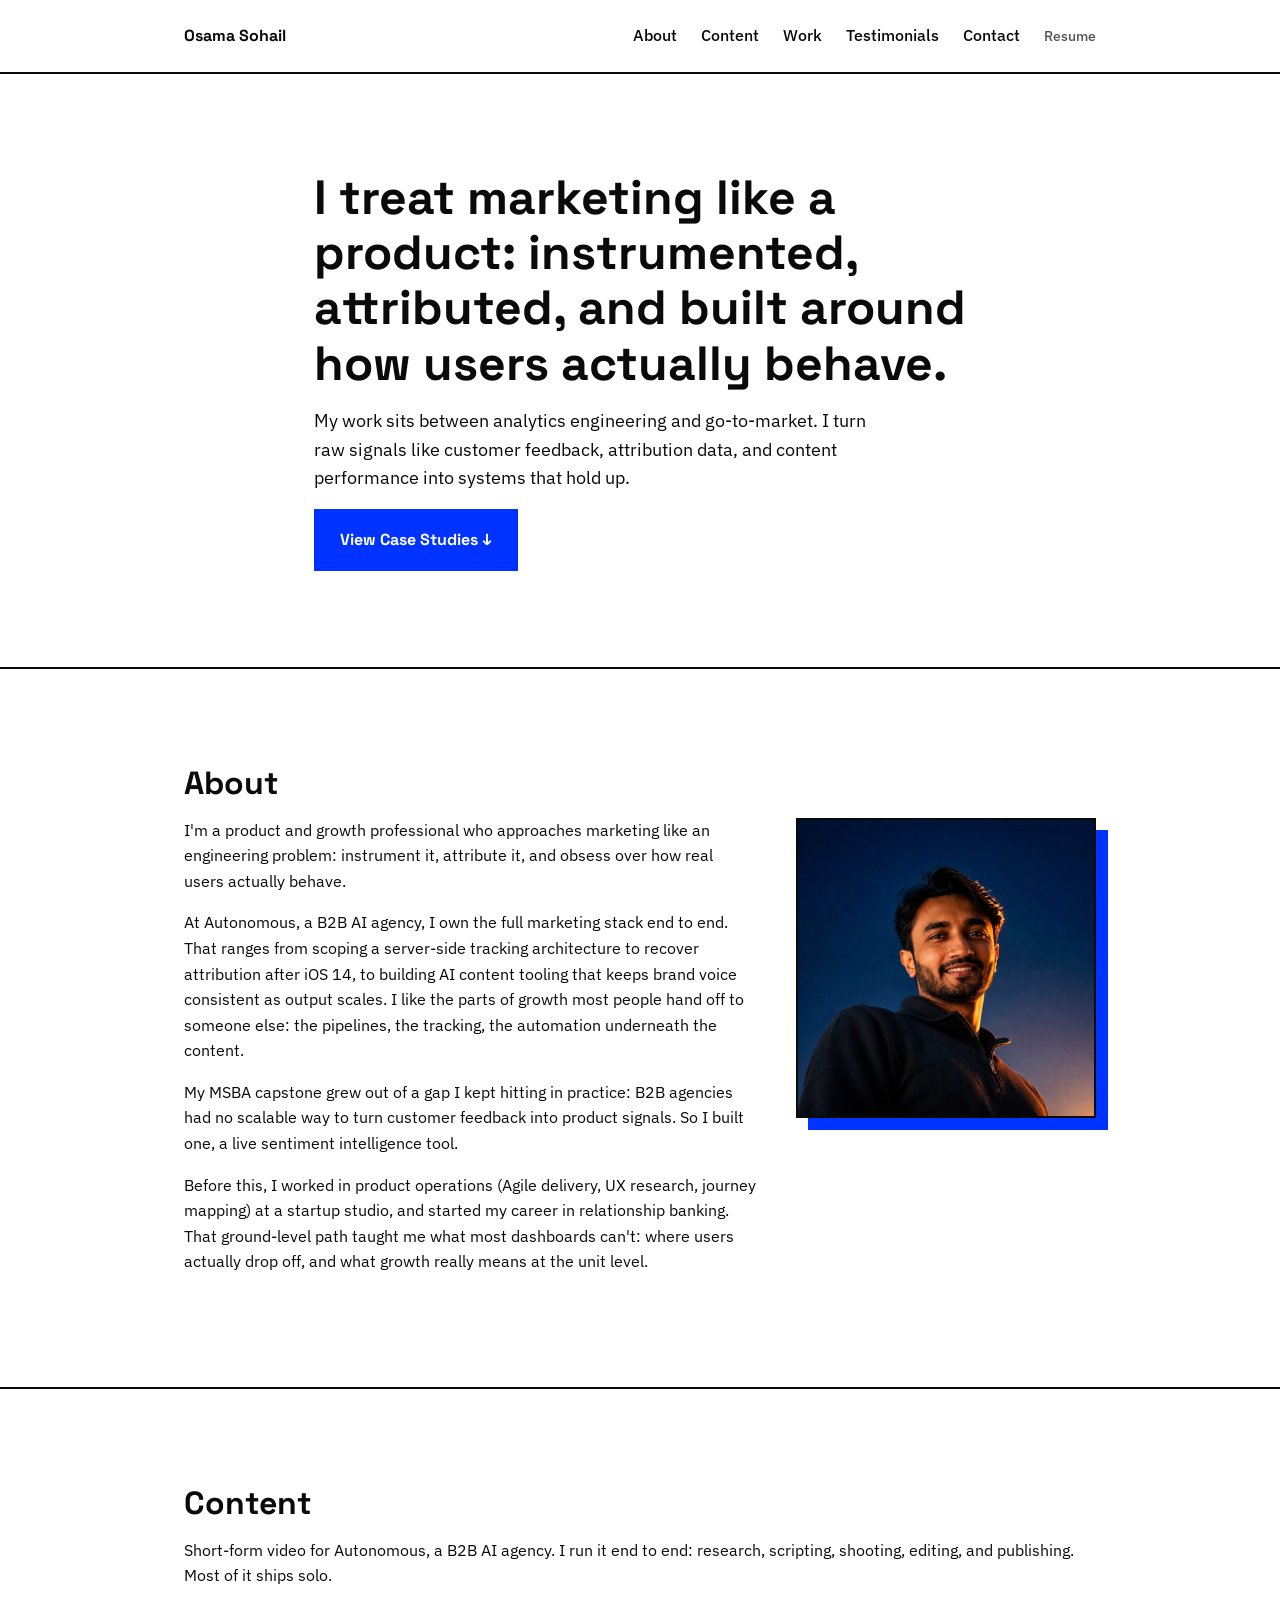
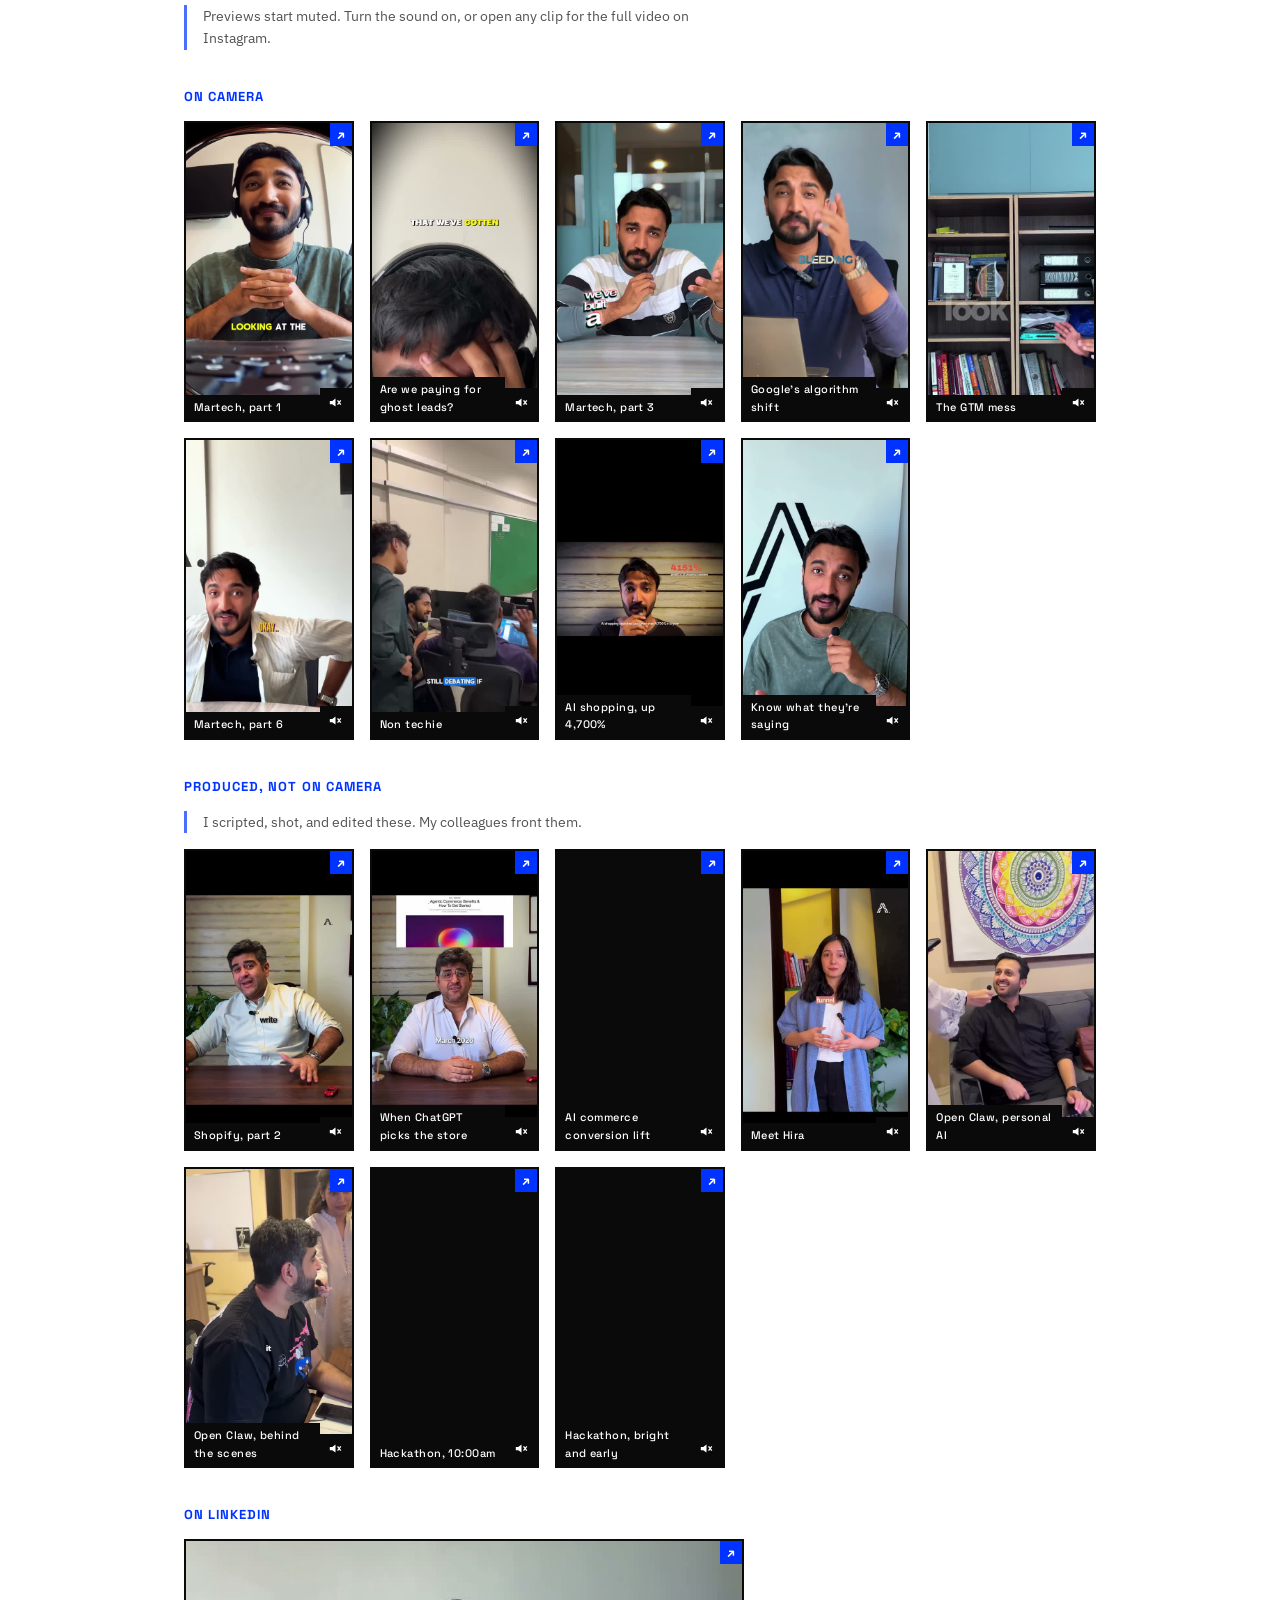
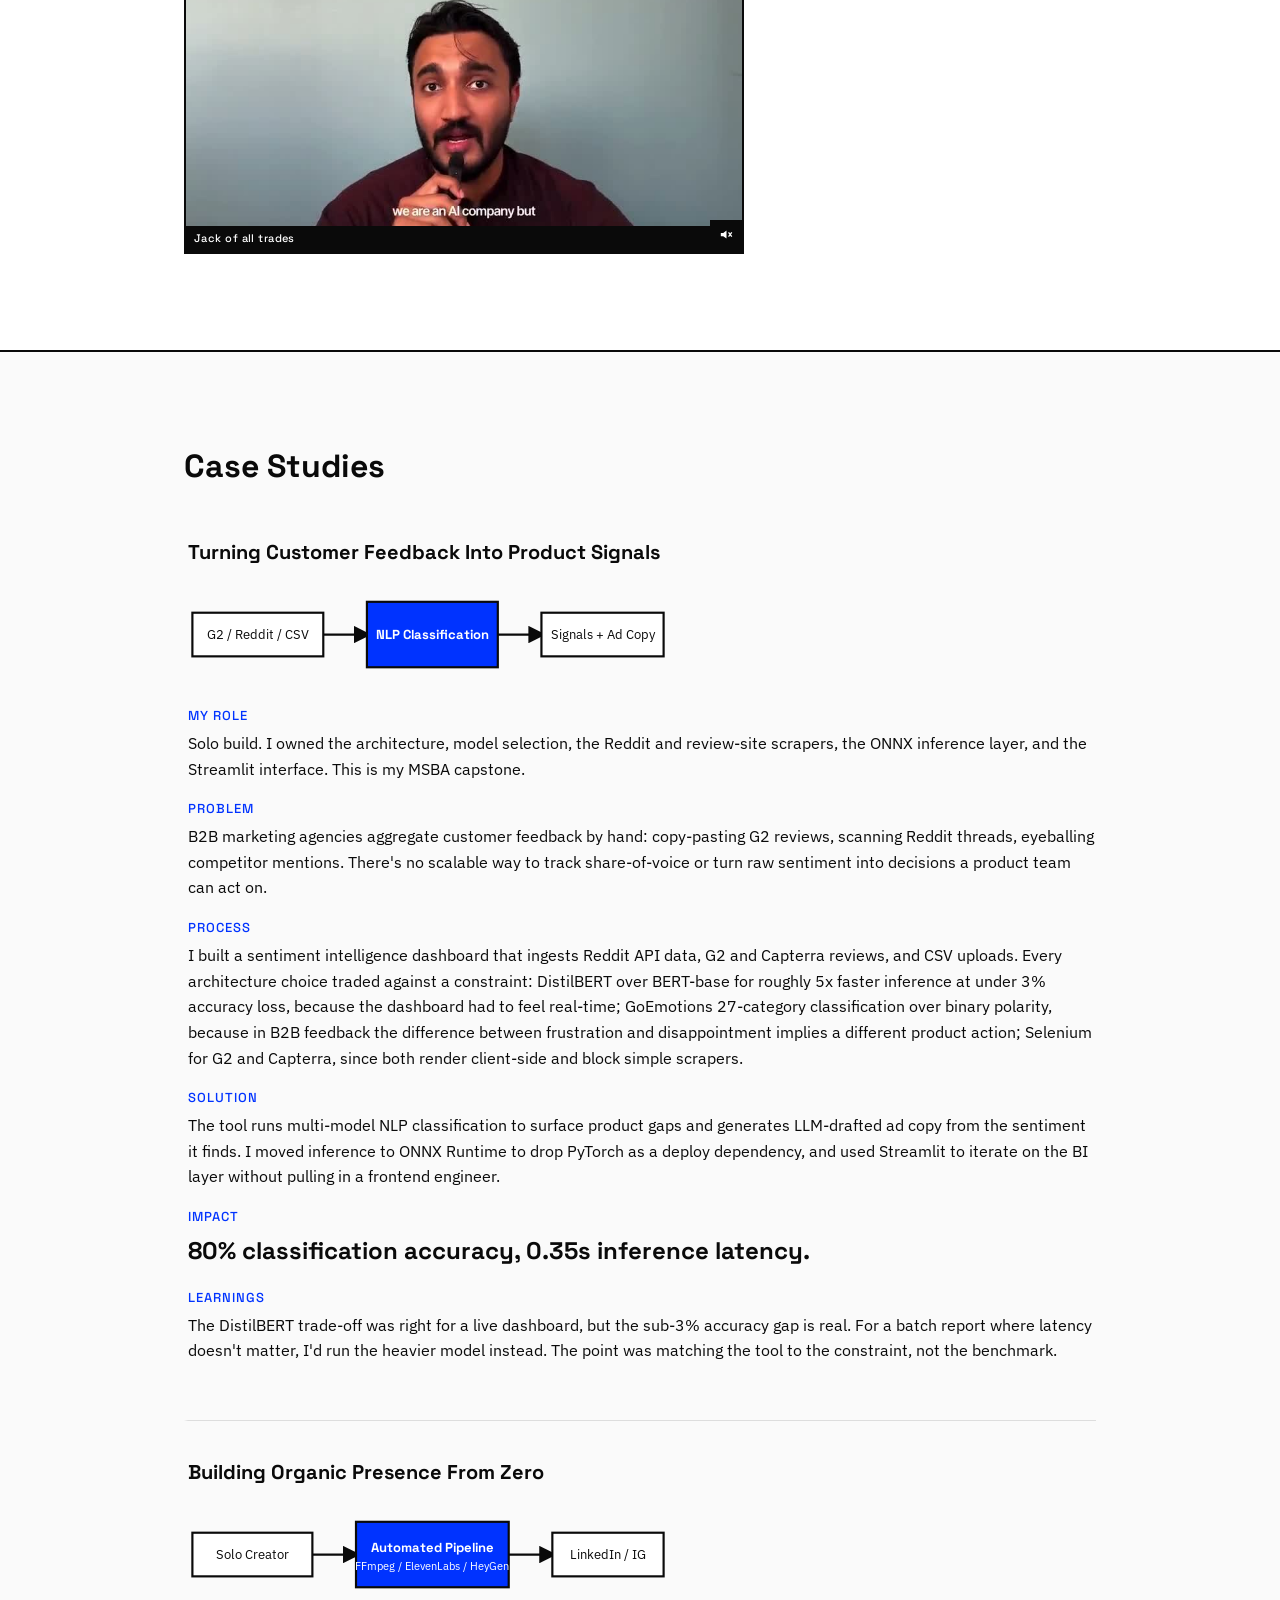
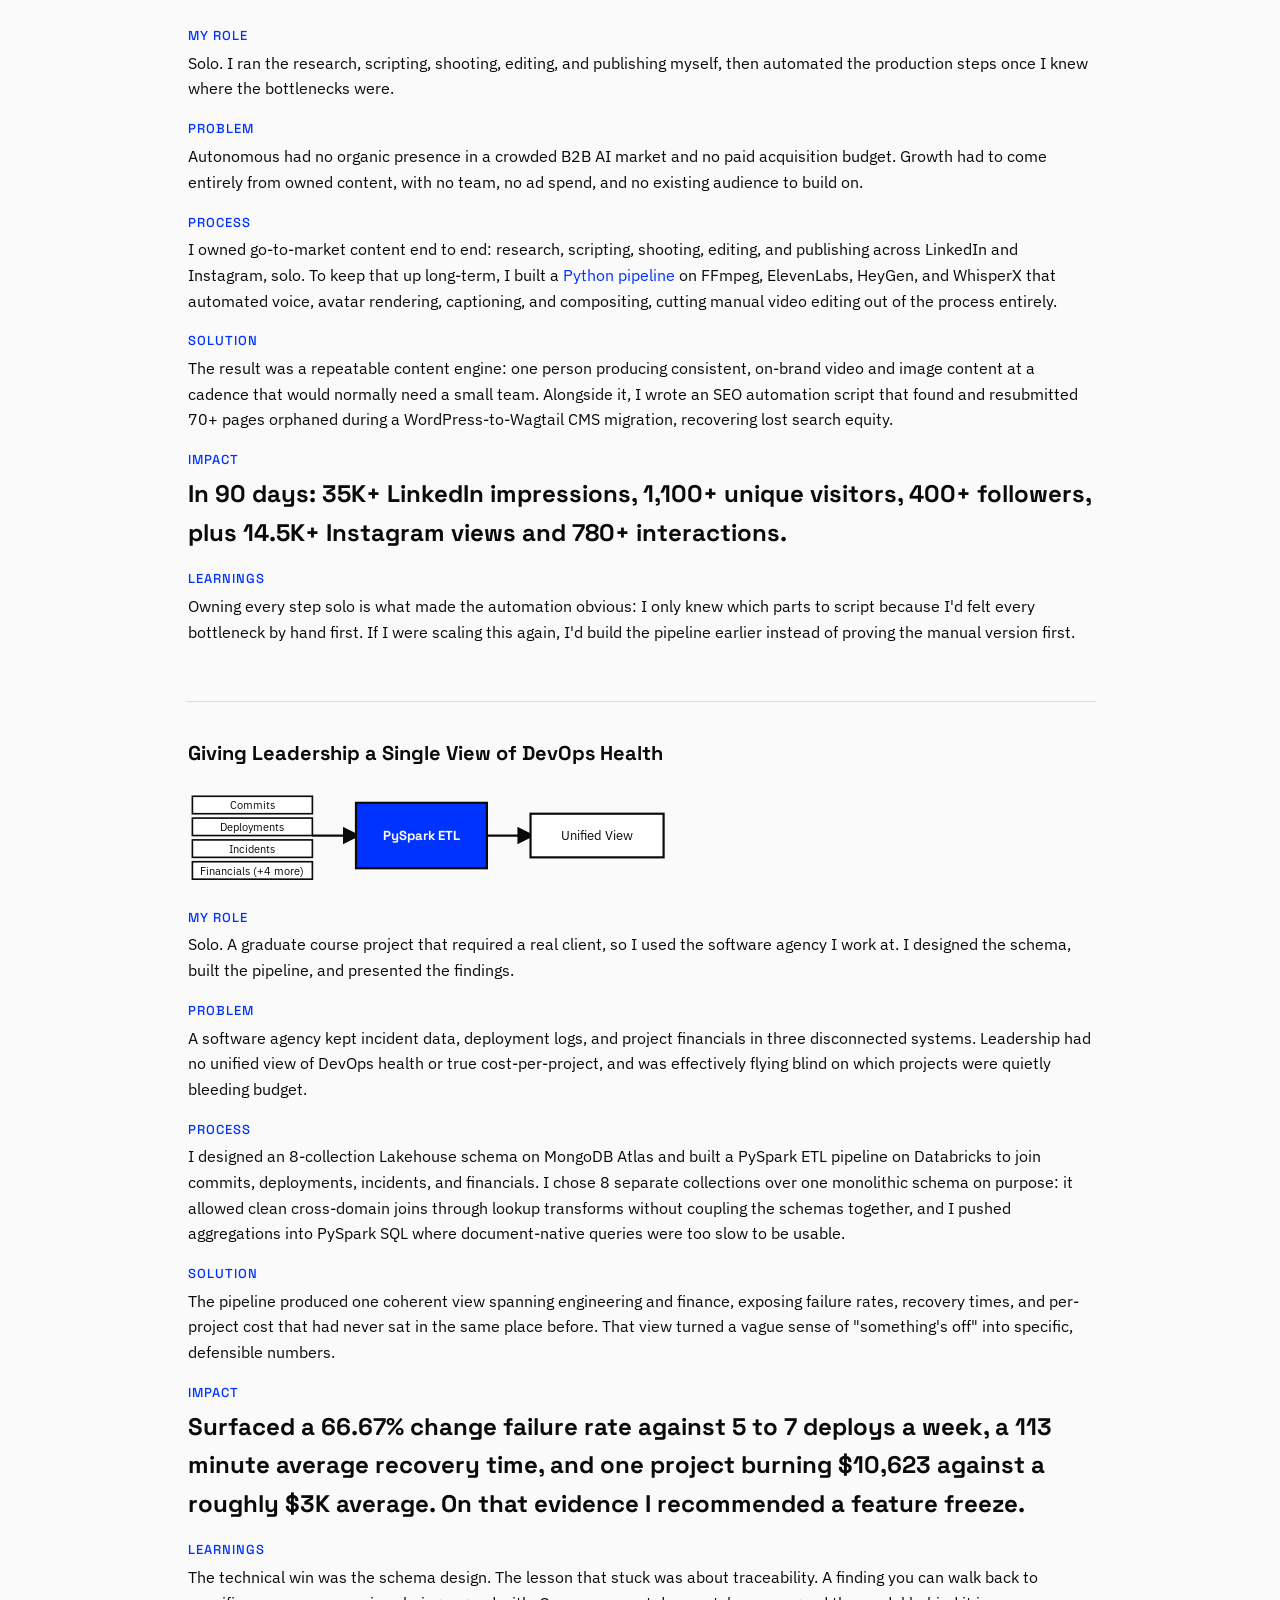
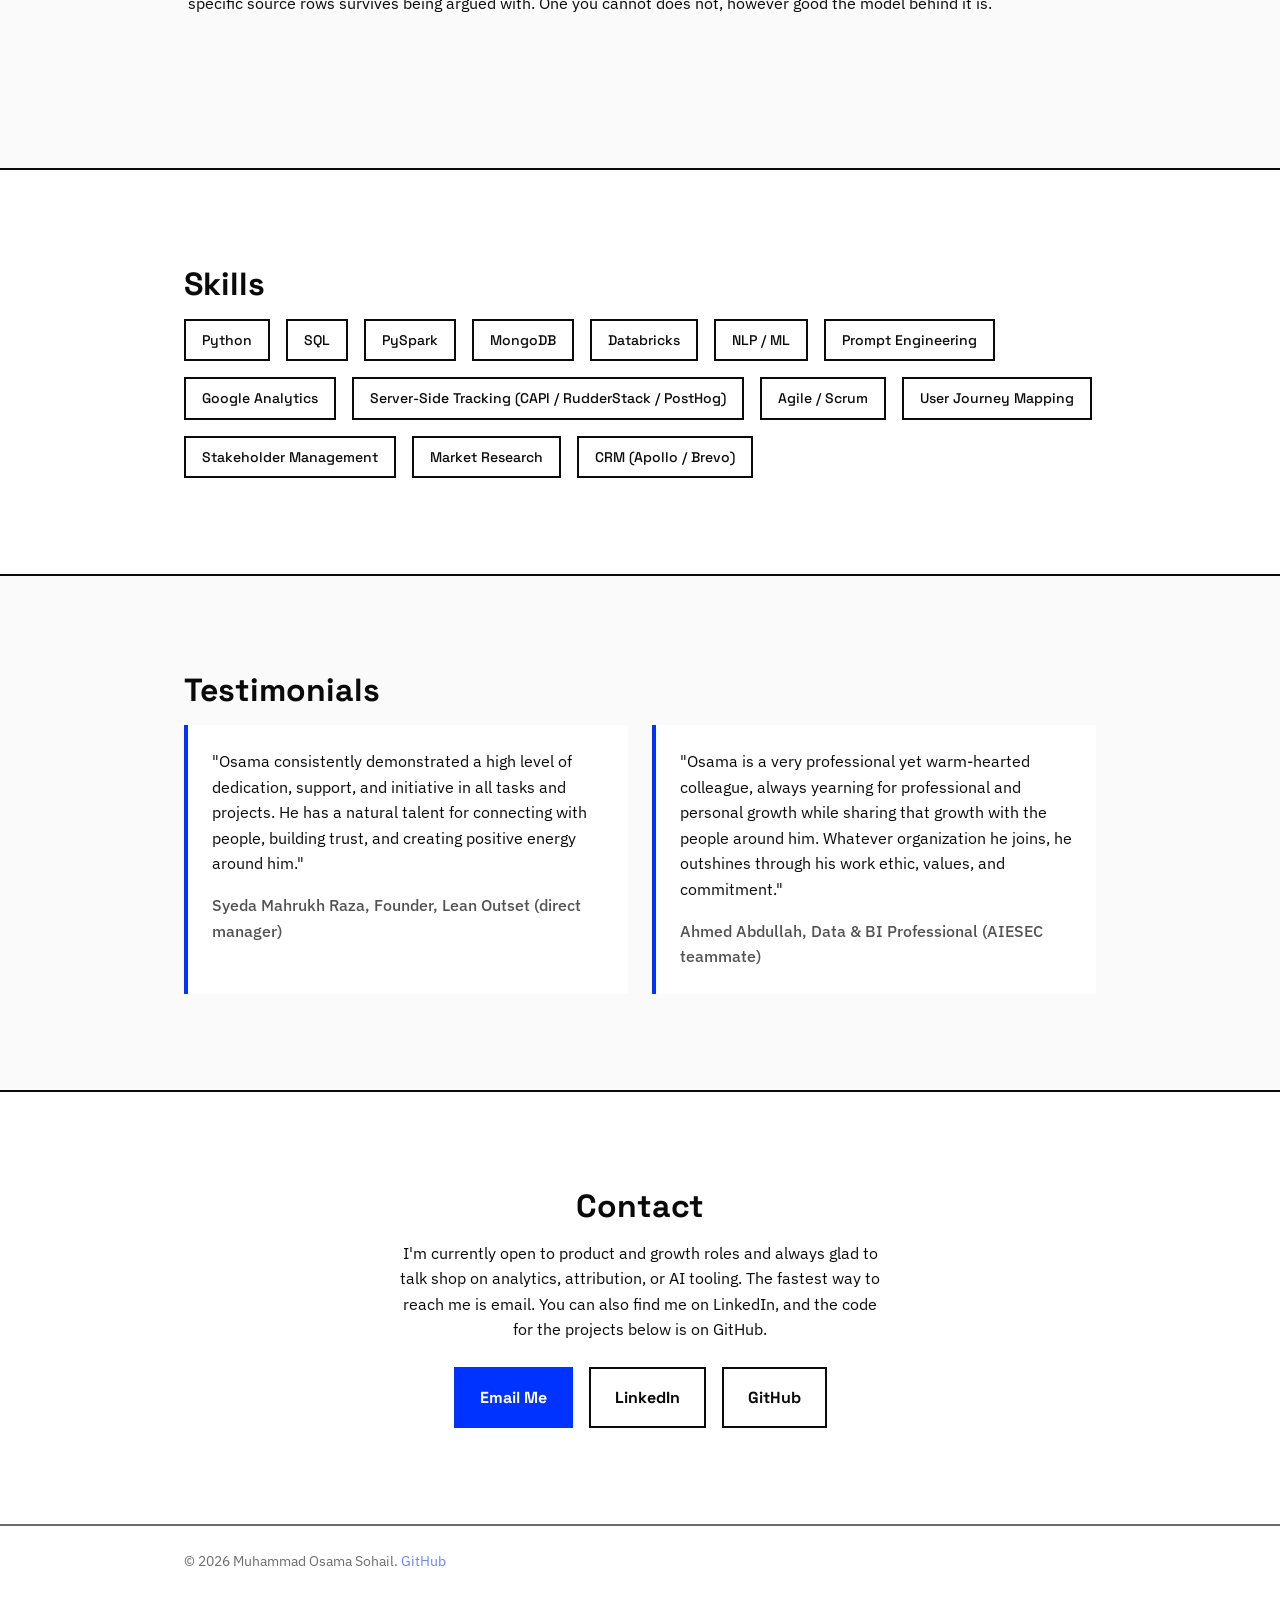
==== public/index.html @ 6bce0e11 "Self-host the LinkedIn clip, title clips from their own captions LinkedIn embed: replaced with a sel" ====
<!DOCTYPE html>
<html lang="en">
<head>
  <meta charset="UTF-8">
  <meta name="viewport" content="width=device-width, initial-scale=1.0">
  <title>Muhammad Osama Sohail | Product &amp; Growth</title>
  <meta name="description" content="Product and growth portfolio: case studies, skills, and background.">

  <meta property="og:title" content="Muhammad Osama Sohail | Product &amp; Growth">
  <meta property="og:description" content="Product and growth portfolio: case studies, skills, and background.">
  <meta property="og:type" content="website">
  <meta property="og:url" content="https://muhammadosamasohail.github.io/">
  <meta name="twitter:card" content="summary_large_image">
  <meta name="twitter:title" content="Muhammad Osama Sohail | Product &amp; Growth">
  <meta name="twitter:description" content="Product and growth portfolio: case studies, skills, and background.">
  <meta property="og:image" content="https://muhammadosamasohail.github.io/assets/og-card.png">
  <meta property="og:image:width" content="1200">
  <meta property="og:image:height" content="630">
  <meta property="og:image:alt" content="Portrait of Muhammad Osama Sohail beside his name and the label Product and Growth.">
  <meta name="twitter:image" content="https://muhammadosamasohail.github.io/assets/og-card.png">
  <link rel="canonical" href="https://muhammadosamasohail.github.io/">

  <link rel="icon" type="image/svg+xml" href="data:image/svg+xml,%3Csvg xmlns='http://www.w3.org/2000/svg' viewBox='0 0 100 100'%3E%3Crect width='100' height='100' fill='%230033ff'/%3E%3C/svg%3E">

  <link rel="preconnect" href="https://fonts.googleapis.com">
  <link rel="preconnect" href="https://fonts.gstatic.com" crossorigin>
  <link href="https://fonts.googleapis.com/css2?family=Space+Grotesk:wght@500;700&family=IBM+Plex+Sans:wght@400;500&display=swap" rel="stylesheet">
  <link rel="stylesheet" href="css/style.css">
  <script type="application/ld+json">
  {
    "@context": "https://schema.org",
    "@type": "Person",
    "name": "Muhammad Osama Sohail",
    "url": "https://muhammadosamasohail.github.io/",
    "jobTitle": "Product and Growth",
    "email": "mailto:muhammadosamasohail99@gmail.com",
    "sameAs": [
      "https://linkedin.com/in/muhammadosamasohail",
      "https://github.com/muhammadosamasohail"
    ]
  }
  </script>
</head>
<body>
  <svg class="icon-sprite" aria-hidden="true" focusable="false" width="0" height="0">
    <symbol id="i-mute" viewBox="0 0 16 16">
      <path d="M1 6h3l4-3v10L4 10H1z" fill="currentColor"/>
      <path d="M10.5 5.5l4 5M14.5 5.5l-4 5" stroke="currentColor" stroke-width="1.6" fill="none"/>
    </symbol>
    <symbol id="i-sound" viewBox="0 0 16 16">
      <path d="M1 6h3l4-3v10L4 10H1z" fill="currentColor"/>
      <path d="M10.5 5.5a3.5 3.5 0 010 5" stroke="currentColor" stroke-width="1.6" fill="none"/>
    </symbol>
  </svg>
  <a class="skip-link" href="#main">Skip to content</a>
  <nav id="site-nav">
    <div class="container nav-inner">
      <span class="nav-name">Osama Sohail</span>
      <button id="nav-toggle" aria-label="Toggle navigation" aria-expanded="false">☰</button>
      <div class="nav-links">
        <a href="#about">About</a>
        <a href="#content">Content</a>
        <a href="#case-studies">Work</a>
        <a href="#testimonials">Testimonials</a>
        <a href="#contact">Contact</a>
        <a href="assets/resume.pdf" class="nav-resume" target="_blank" rel="noopener">Resume</a>
      </div>
    </div>
  </nav>
  <main id="main">
  <section id="hero">
    <div class="container hero-inner">
      <h1>I treat marketing like a product: instrumented, attributed, and built around how users actually behave.</h1>
      <p class="hero-subline">My work sits between analytics engineering and go-to-market. I turn raw signals like customer feedback, attribution data, and content performance into systems that hold up.</p>
      <a class="btn" href="#case-studies">View Case Studies ↓</a>
    </div>
  </section>
  <section id="about">
    <div class="container reveal">
      <h2>About</h2>
      <div class="about-grid">
      <div class="about-copy">
      <p>I'm a product and growth professional who approaches marketing like an engineering problem: instrument it, attribute it, and obsess over how real users actually behave.</p>
      <p>At Autonomous, a B2B AI agency, I own the full marketing stack end to end. That ranges from scoping a server-side tracking architecture to recover attribution after iOS 14, to building AI content tooling that keeps brand voice consistent as output scales. I like the parts of growth most people hand off to someone else: the pipelines, the tracking, the automation underneath the content.</p>
      <p>My MSBA capstone grew out of a gap I kept hitting in practice: B2B agencies had no scalable way to turn customer feedback into product signals. So I built one, a live sentiment intelligence tool.</p>
      <p>Before this, I worked in product operations (Agile delivery, UX research, journey mapping) at a startup studio, and started my career in relationship banking. That ground-level path taught me what most dashboards can't: where users actually drop off, and what growth really means at the unit level.</p>
      </div>
      <figure class="headshot-frame">
        <img src="assets/headshot.jpg"
             srcset="assets/headshot.jpg 440w, assets/headshot@2x.jpg 880w"
             sizes="(max-width: 720px) 60vw, 300px"
             width="440" height="440"
             alt="Muhammad Osama Sohail"
             loading="lazy" decoding="async">
      </figure>
      </div>
    </div>
  </section>
  <section id="content">
    <div class="container">
      <h2>Content</h2>
      <p>Short-form video for Autonomous, a B2B AI agency. I run it end to end: research, scripting, shooting, editing, and publishing. Most of it ships solo.</p>
      <p class="clip-note">Previews start muted. Turn the sound on, or open any clip for the full video on Instagram.</p>

      <h3 class="clip-group">On camera</h3>
      <div class="clip-grid">
        <figure class="clip">
          <img class="clip-poster" src="assets/clips/martech-1.jpg" width="480" height="854"
               loading="lazy" decoding="async" alt="Martech, part 1, still frame">
          <video class="clip-video" data-src="assets/clips/martech-1.mp4"
                 muted loop playsinline preload="none" aria-hidden="true"></video>
          <a class="clip-open" href="https://www.instagram.com/p/DT0FkrVjC7m/" target="_blank" rel="noopener">
            <span class="clip-cta" aria-hidden="true">Watch on Instagram</span>
            <span class="clip-arrow" aria-hidden="true">&#8599;</span>
            <span class="visually-hidden">Watch Martech, part 1 on Instagram</span>
          </a>
          <button class="clip-sound" type="button" aria-pressed="false"
                  aria-label="Turn on sound for Martech, part 1"
                  data-on="Turn off sound for Martech, part 1" data-off="Turn on sound for Martech, part 1">
            <span class="icon-mute"><svg width="13" height="13" aria-hidden="true" focusable="false"><use href="#i-mute"/></svg></span><span class="icon-sound"><svg width="13" height="13" aria-hidden="true" focusable="false"><use href="#i-sound"/></svg></span>
          </button>
          <figcaption class="clip-label">Martech, part 1</figcaption>
        </figure>
        <figure class="clip">
          <img class="clip-poster" src="assets/clips/martech-2.jpg" width="480" height="854"
               loading="lazy" decoding="async" alt="Are we paying for ghost leads?, still frame">
          <video class="clip-video" data-src="assets/clips/martech-2.mp4"
                 muted loop playsinline preload="none" aria-hidden="true"></video>
          <a class="clip-open" href="https://www.instagram.com/p/DUGHGVPDCN4/" target="_blank" rel="noopener">
            <span class="clip-cta" aria-hidden="true">Watch on Instagram</span>
            <span class="clip-arrow" aria-hidden="true">&#8599;</span>
            <span class="visually-hidden">Watch Are we paying for ghost leads? on Instagram</span>
          </a>
          <button class="clip-sound" type="button" aria-pressed="false"
                  aria-label="Turn on sound for Are we paying for ghost leads?"
                  data-on="Turn off sound for Are we paying for ghost leads?" data-off="Turn on sound for Are we paying for ghost leads?">
            <span class="icon-mute"><svg width="13" height="13" aria-hidden="true" focusable="false"><use href="#i-mute"/></svg></span><span class="icon-sound"><svg width="13" height="13" aria-hidden="true" focusable="false"><use href="#i-sound"/></svg></span>
          </button>
          <figcaption class="clip-label">Are we paying for ghost leads?</figcaption>
        </figure>
        <figure class="clip">
          <img class="clip-poster" src="assets/clips/martech-3.jpg" width="480" height="854"
               loading="lazy" decoding="async" alt="Martech, part 3, still frame">
          <video class="clip-video" data-src="assets/clips/martech-3.mp4"
                 muted loop playsinline preload="none" aria-hidden="true"></video>
          <a class="clip-open" href="https://www.instagram.com/p/DUYIt1MDPT2/" target="_blank" rel="noopener">
            <span class="clip-cta" aria-hidden="true">Watch on Instagram</span>
            <span class="clip-arrow" aria-hidden="true">&#8599;</span>
            <span class="visually-hidden">Watch Martech, part 3 on Instagram</span>
          </a>
          <button class="clip-sound" type="button" aria-pressed="false"
                  aria-label="Turn on sound for Martech, part 3"
                  data-on="Turn off sound for Martech, part 3" data-off="Turn on sound for Martech, part 3">
            <span class="icon-mute"><svg width="13" height="13" aria-hidden="true" focusable="false"><use href="#i-mute"/></svg></span><span class="icon-sound"><svg width="13" height="13" aria-hidden="true" focusable="false"><use href="#i-sound"/></svg></span>
          </button>
          <figcaption class="clip-label">Martech, part 3</figcaption>
        </figure>
        <figure class="clip">
          <img class="clip-poster" src="assets/clips/martech-4.jpg" width="480" height="854"
               loading="lazy" decoding="async" alt="Google's algorithm shift, still frame">
          <video class="clip-video" data-src="assets/clips/martech-4.mp4"
                 muted loop playsinline preload="none" aria-hidden="true"></video>
          <a class="clip-open" href="https://www.instagram.com/p/DU0c1T-jGnj/" target="_blank" rel="noopener">
            <span class="clip-cta" aria-hidden="true">Watch on Instagram</span>
            <span class="clip-arrow" aria-hidden="true">&#8599;</span>
            <span class="visually-hidden">Watch Google's algorithm shift on Instagram</span>
          </a>
          <button class="clip-sound" type="button" aria-pressed="false"
                  aria-label="Turn on sound for Google's algorithm shift"
                  data-on="Turn off sound for Google's algorithm shift" data-off="Turn on sound for Google's algorithm shift">
            <span class="icon-mute"><svg width="13" height="13" aria-hidden="true" focusable="false"><use href="#i-mute"/></svg></span><span class="icon-sound"><svg width="13" height="13" aria-hidden="true" focusable="false"><use href="#i-sound"/></svg></span>
          </button>
          <figcaption class="clip-label">Google's algorithm shift</figcaption>
        </figure>
        <figure class="clip">
          <img class="clip-poster" src="assets/clips/martech-5.jpg" width="480" height="854"
               loading="lazy" decoding="async" alt="The GTM mess, still frame">
          <video class="clip-video" data-src="assets/clips/martech-5.mp4"
                 muted loop playsinline preload="none" aria-hidden="true"></video>
          <a class="clip-open" href="https://www.instagram.com/p/DVL-8LxDFN5/" target="_blank" rel="noopener">
            <span class="clip-cta" aria-hidden="true">Watch on Instagram</span>
            <span class="clip-arrow" aria-hidden="true">&#8599;</span>
            <span class="visually-hidden">Watch The GTM mess on Instagram</span>
          </a>
          <button class="clip-sound" type="button" aria-pressed="false"
                  aria-label="Turn on sound for The GTM mess"
                  data-on="Turn off sound for The GTM mess" data-off="Turn on sound for The GTM mess">
            <span class="icon-mute"><svg width="13" height="13" aria-hidden="true" focusable="false"><use href="#i-mute"/></svg></span><span class="icon-sound"><svg width="13" height="13" aria-hidden="true" focusable="false"><use href="#i-sound"/></svg></span>
          </button>
          <figcaption class="clip-label">The GTM mess</figcaption>
        </figure>
        <figure class="clip">
          <img class="clip-poster" src="assets/clips/martech-6.jpg" width="480" height="854"
               loading="lazy" decoding="async" alt="Martech, part 6, still frame">
          <video class="clip-video" data-src="assets/clips/martech-6.mp4"
                 muted loop playsinline preload="none" aria-hidden="true"></video>
          <a class="clip-open" href="https://www.instagram.com/p/DV_cO9NjN9H/" target="_blank" rel="noopener">
            <span class="clip-cta" aria-hidden="true">Watch on Instagram</span>
            <span class="clip-arrow" aria-hidden="true">&#8599;</span>
            <span class="visually-hidden">Watch Martech, part 6 on Instagram</span>
          </a>
          <button class="clip-sound" type="button" aria-pressed="false"
                  aria-label="Turn on sound for Martech, part 6"
                  data-on="Turn off sound for Martech, part 6" data-off="Turn on sound for Martech, part 6">
            <span class="icon-mute"><svg width="13" height="13" aria-hidden="true" focusable="false"><use href="#i-mute"/></svg></span><span class="icon-sound"><svg width="13" height="13" aria-hidden="true" focusable="false"><use href="#i-sound"/></svg></span>
          </button>
          <figcaption class="clip-label">Martech, part 6</figcaption>
        </figure>
        <figure class="clip">
          <img class="clip-poster" src="assets/clips/non-techie.jpg" width="480" height="854"
               loading="lazy" decoding="async" alt="Non techie, still frame">
          <video class="clip-video" data-src="assets/clips/non-techie.mp4"
                 muted loop playsinline preload="none" aria-hidden="true"></video>
          <a class="clip-open" href="https://www.instagram.com/p/DOvpa8-DKtA/" target="_blank" rel="noopener">
            <span class="clip-cta" aria-hidden="true">Watch on Instagram</span>
            <span class="clip-arrow" aria-hidden="true">&#8599;</span>
            <span class="visually-hidden">Watch Non techie on Instagram</span>
          </a>
          <button class="clip-sound" type="button" aria-pressed="false"
                  aria-label="Turn on sound for Non techie"
                  data-on="Turn off sound for Non techie" data-off="Turn on sound for Non techie">
            <span class="icon-mute"><svg width="13" height="13" aria-hidden="true" focusable="false"><use href="#i-mute"/></svg></span><span class="icon-sound"><svg width="13" height="13" aria-hidden="true" focusable="false"><use href="#i-sound"/></svg></span>
          </button>
          <figcaption class="clip-label">Non techie</figcaption>
        </figure>
        <figure class="clip">
          <img class="clip-poster" src="assets/clips/shopify-1.jpg" width="480" height="854"
               loading="lazy" decoding="async" alt="AI shopping, up 4,700%, still frame">
          <video class="clip-video" data-src="assets/clips/shopify-1.mp4"
                 muted loop playsinline preload="none" aria-hidden="true"></video>
          <a class="clip-open" href="https://www.instagram.com/p/DYXBv5_PYpD/" target="_blank" rel="noopener">
            <span class="clip-cta" aria-hidden="true">Watch on Instagram</span>
            <span class="clip-arrow" aria-hidden="true">&#8599;</span>
            <span class="visually-hidden">Watch AI shopping, up 4,700% on Instagram</span>
          </a>
          <button class="clip-sound" type="button" aria-pressed="false"
                  aria-label="Turn on sound for AI shopping, up 4,700%"
                  data-on="Turn off sound for AI shopping, up 4,700%" data-off="Turn on sound for AI shopping, up 4,700%">
            <span class="icon-mute"><svg width="13" height="13" aria-hidden="true" focusable="false"><use href="#i-mute"/></svg></span><span class="icon-sound"><svg width="13" height="13" aria-hidden="true" focusable="false"><use href="#i-sound"/></svg></span>
          </button>
          <figcaption class="clip-label">AI shopping, up 4,700%</figcaption>
        </figure>
        <figure class="clip">
          <img class="clip-poster" src="assets/clips/pr.jpg" width="480" height="854"
               loading="lazy" decoding="async" alt="Know what they're saying, still frame">
          <video class="clip-video" data-src="assets/clips/pr.mp4"
                 muted loop playsinline preload="none" aria-hidden="true"></video>
          <a class="clip-open" href="https://www.instagram.com/p/DWmFEHIDMmz/" target="_blank" rel="noopener">
            <span class="clip-cta" aria-hidden="true">Watch on Instagram</span>
            <span class="clip-arrow" aria-hidden="true">&#8599;</span>
            <span class="visually-hidden">Watch Know what they're saying on Instagram</span>
          </a>
          <button class="clip-sound" type="button" aria-pressed="false"
                  aria-label="Turn on sound for Know what they're saying"
                  data-on="Turn off sound for Know what they're saying" data-off="Turn on sound for Know what they're saying">
            <span class="icon-mute"><svg width="13" height="13" aria-hidden="true" focusable="false"><use href="#i-mute"/></svg></span><span class="icon-sound"><svg width="13" height="13" aria-hidden="true" focusable="false"><use href="#i-sound"/></svg></span>
          </button>
          <figcaption class="clip-label">Know what they're saying</figcaption>
        </figure>
      </div>

      <h3 class="clip-group">Produced, not on camera</h3>
      <p class="clip-note">I scripted, shot, and edited these. My colleagues front them.</p>
      <div class="clip-grid">
        <figure class="clip">
          <img class="clip-poster" src="assets/clips/shopify-2.jpg" width="480" height="854"
               loading="lazy" decoding="async" alt="Shopify, part 2, still frame">
          <video class="clip-video" data-src="assets/clips/shopify-2.mp4"
                 muted loop playsinline preload="none" aria-hidden="true"></video>
          <a class="clip-open" href="https://www.instagram.com/p/DbGQU0eK9yf/" target="_blank" rel="noopener">
            <span class="clip-cta" aria-hidden="true">Watch on Instagram</span>
            <span class="clip-arrow" aria-hidden="true">&#8599;</span>
            <span class="visually-hidden">Watch Shopify, part 2 on Instagram</span>
          </a>
          <button class="clip-sound" type="button" aria-pressed="false"
                  aria-label="Turn on sound for Shopify, part 2"
                  data-on="Turn off sound for Shopify, part 2" data-off="Turn on sound for Shopify, part 2">
            <span class="icon-mute"><svg width="13" height="13" aria-hidden="true" focusable="false"><use href="#i-mute"/></svg></span><span class="icon-sound"><svg width="13" height="13" aria-hidden="true" focusable="false"><use href="#i-sound"/></svg></span>
          </button>
          <figcaption class="clip-label">Shopify, part 2</figcaption>
        </figure>
        <figure class="clip">
          <img class="clip-poster" src="assets/clips/shopify-3.jpg" width="480" height="854"
               loading="lazy" decoding="async" alt="When ChatGPT picks the store, still frame">
          <video class="clip-video" data-src="assets/clips/shopify-3.mp4"
                 muted loop playsinline preload="none" aria-hidden="true"></video>
          <a class="clip-open" href="https://www.instagram.com/p/Dac8sz8qVfE/" target="_blank" rel="noopener">
            <span class="clip-cta" aria-hidden="true">Watch on Instagram</span>
            <span class="clip-arrow" aria-hidden="true">&#8599;</span>
            <span class="visually-hidden">Watch When ChatGPT picks the store on Instagram</span>
          </a>
          <button class="clip-sound" type="button" aria-pressed="false"
                  aria-label="Turn on sound for When ChatGPT picks the store"
                  data-on="Turn off sound for When ChatGPT picks the store" data-off="Turn on sound for When ChatGPT picks the store">
            <span class="icon-mute"><svg width="13" height="13" aria-hidden="true" focusable="false"><use href="#i-mute"/></svg></span><span class="icon-sound"><svg width="13" height="13" aria-hidden="true" focusable="false"><use href="#i-sound"/></svg></span>
          </button>
          <figcaption class="clip-label">When ChatGPT picks the store</figcaption>
        </figure>
        <figure class="clip">
          <img class="clip-poster" src="assets/clips/shopify-4.jpg" width="480" height="854"
               loading="lazy" decoding="async" alt="AI commerce conversion lift, still frame">
          <video class="clip-video" data-src="assets/clips/shopify-4.mp4"
                 muted loop playsinline preload="none" aria-hidden="true"></video>
          <a class="clip-open" href="https://www.instagram.com/p/Daxp_viKohl/" target="_blank" rel="noopener">
            <span class="clip-cta" aria-hidden="true">Watch on Instagram</span>
            <span class="clip-arrow" aria-hidden="true">&#8599;</span>
            <span class="visually-hidden">Watch AI commerce conversion lift on Instagram</span>
          </a>
          <button class="clip-sound" type="button" aria-pressed="false"
                  aria-label="Turn on sound for AI commerce conversion lift"
                  data-on="Turn off sound for AI commerce conversion lift" data-off="Turn on sound for AI commerce conversion lift">
            <span class="icon-mute"><svg width="13" height="13" aria-hidden="true" focusable="false"><use href="#i-mute"/></svg></span><span class="icon-sound"><svg width="13" height="13" aria-hidden="true" focusable="false"><use href="#i-sound"/></svg></span>
          </button>
          <figcaption class="clip-label">AI commerce conversion lift</figcaption>
        </figure>
        <figure class="clip">
          <img class="clip-poster" src="assets/clips/shopify-5.jpg" width="480" height="854"
               loading="lazy" decoding="async" alt="Meet Hira, still frame">
          <video class="clip-video" data-src="assets/clips/shopify-5.mp4"
                 muted loop playsinline preload="none" aria-hidden="true"></video>
          <a class="clip-open" href="https://www.instagram.com/p/DZIFaHOqkUA/" target="_blank" rel="noopener">
            <span class="clip-cta" aria-hidden="true">Watch on Instagram</span>
            <span class="clip-arrow" aria-hidden="true">&#8599;</span>
            <span class="visually-hidden">Watch Meet Hira on Instagram</span>
          </a>
          <button class="clip-sound" type="button" aria-pressed="false"
                  aria-label="Turn on sound for Meet Hira"
                  data-on="Turn off sound for Meet Hira" data-off="Turn on sound for Meet Hira">
            <span class="icon-mute"><svg width="13" height="13" aria-hidden="true" focusable="false"><use href="#i-mute"/></svg></span><span class="icon-sound"><svg width="13" height="13" aria-hidden="true" focusable="false"><use href="#i-sound"/></svg></span>
          </button>
          <figcaption class="clip-label">Meet Hira</figcaption>
        </figure>
        <figure class="clip">
          <img class="clip-poster" src="assets/clips/open-claw-1.jpg" width="480" height="854"
               loading="lazy" decoding="async" alt="Open Claw, personal AI, still frame">
          <video class="clip-video" data-src="assets/clips/open-claw-1.mp4"
                 muted loop playsinline preload="none" aria-hidden="true"></video>
          <a class="clip-open" href="https://www.instagram.com/p/DUnxE_VjDKh/" target="_blank" rel="noopener">
            <span class="clip-cta" aria-hidden="true">Watch on Instagram</span>
            <span class="clip-arrow" aria-hidden="true">&#8599;</span>
            <span class="visually-hidden">Watch Open Claw, personal AI on Instagram</span>
          </a>
          <button class="clip-sound" type="button" aria-pressed="false"
                  aria-label="Turn on sound for Open Claw, personal AI"
                  data-on="Turn off sound for Open Claw, personal AI" data-off="Turn on sound for Open Claw, personal AI">
            <span class="icon-mute"><svg width="13" height="13" aria-hidden="true" focusable="false"><use href="#i-mute"/></svg></span><span class="icon-sound"><svg width="13" height="13" aria-hidden="true" focusable="false"><use href="#i-sound"/></svg></span>
          </button>
          <figcaption class="clip-label">Open Claw, personal AI</figcaption>
        </figure>
        <figure class="clip">
          <img class="clip-poster" src="assets/clips/open-claw-2.jpg" width="480" height="854"
               loading="lazy" decoding="async" alt="Open Claw, behind the scenes, still frame">
          <video class="clip-video" data-src="assets/clips/open-claw-2.mp4"
                 muted loop playsinline preload="none" aria-hidden="true"></video>
          <a class="clip-open" href="https://www.instagram.com/p/DU8KPCxjLCS/" target="_blank" rel="noopener">
            <span class="clip-cta" aria-hidden="true">Watch on Instagram</span>
            <span class="clip-arrow" aria-hidden="true">&#8599;</span>
            <span class="visually-hidden">Watch Open Claw, behind the scenes on Instagram</span>
          </a>
          <button class="clip-sound" type="button" aria-pressed="false"
                  aria-label="Turn on sound for Open Claw, behind the scenes"
                  data-on="Turn off sound for Open Claw, behind the scenes" data-off="Turn on sound for Open Claw, behind the scenes">
            <span class="icon-mute"><svg width="13" height="13" aria-hidden="true" focusable="false"><use href="#i-mute"/></svg></span><span class="icon-sound"><svg width="13" height="13" aria-hidden="true" focusable="false"><use href="#i-sound"/></svg></span>
          </button>
          <figcaption class="clip-label">Open Claw, behind the scenes</figcaption>
        </figure>
        <figure class="clip">
          <img class="clip-poster" src="assets/clips/hackathon-1.jpg" width="480" height="854"
               loading="lazy" decoding="async" alt="Hackathon, 10:00am, still frame">
          <video class="clip-video" data-src="assets/clips/hackathon-1.mp4"
                 muted loop playsinline preload="none" aria-hidden="true"></video>
          <a class="clip-open" href="https://www.instagram.com/p/DMpN64RMuKU/" target="_blank" rel="noopener">
            <span class="clip-cta" aria-hidden="true">Watch on Instagram</span>
            <span class="clip-arrow" aria-hidden="true">&#8599;</span>
            <span class="visually-hidden">Watch Hackathon, 10:00am on Instagram</span>
          </a>
          <button class="clip-sound" type="button" aria-pressed="false"
                  aria-label="Turn on sound for Hackathon, 10:00am"
                  data-on="Turn off sound for Hackathon, 10:00am" data-off="Turn on sound for Hackathon, 10:00am">
            <span class="icon-mute"><svg width="13" height="13" aria-hidden="true" focusable="false"><use href="#i-mute"/></svg></span><span class="icon-sound"><svg width="13" height="13" aria-hidden="true" focusable="false"><use href="#i-sound"/></svg></span>
          </button>
          <figcaption class="clip-label">Hackathon, 10:00am</figcaption>
        </figure>
        <figure class="clip">
          <img class="clip-poster" src="assets/clips/hackathon-2.jpg" width="480" height="854"
               loading="lazy" decoding="async" alt="Hackathon, bright and early, still frame">
          <video class="clip-video" data-src="assets/clips/hackathon-2.mp4"
                 muted loop playsinline preload="none" aria-hidden="true"></video>
          <a class="clip-open" href="https://www.instagram.com/p/DMw8cqJsr5Y/" target="_blank" rel="noopener">
            <span class="clip-cta" aria-hidden="true">Watch on Instagram</span>
            <span class="clip-arrow" aria-hidden="true">&#8599;</span>
            <span class="visually-hidden">Watch Hackathon, bright and early on Instagram</span>
          </a>
          <button class="clip-sound" type="button" aria-pressed="false"
                  aria-label="Turn on sound for Hackathon, bright and early"
                  data-on="Turn off sound for Hackathon, bright and early" data-off="Turn on sound for Hackathon, bright and early">
            <span class="icon-mute"><svg width="13" height="13" aria-hidden="true" focusable="false"><use href="#i-mute"/></svg></span><span class="icon-sound"><svg width="13" height="13" aria-hidden="true" focusable="false"><use href="#i-sound"/></svg></span>
          </button>
          <figcaption class="clip-label">Hackathon, bright and early</figcaption>
        </figure>
      </div>

      <h3 class="clip-group">On LinkedIn</h3>
      <div class="clip-grid clip-grid-wide">
        <figure class="clip clip-wide">
          <img class="clip-poster" src="assets/clips/linkedin-1.jpg" width="854" height="480"
               loading="lazy" decoding="async" alt="Jack of all trades, still frame">
          <video class="clip-video" data-src="assets/clips/linkedin-1.mp4"
                 muted loop playsinline preload="none" aria-hidden="true"></video>
          <a class="clip-open" href="https://www.linkedin.com/feed/update/urn:li:ugcPost:7452040898068070400/" target="_blank" rel="noopener">
            <span class="clip-cta" aria-hidden="true">Watch on LinkedIn</span>
            <span class="clip-arrow" aria-hidden="true">&#8599;</span>
            <span class="visually-hidden">Watch Jack of all trades on LinkedIn</span>
          </a>
          <button class="clip-sound" type="button" aria-pressed="false"
                  aria-label="Turn on sound for Jack of all trades"
                  data-on="Turn off sound for Jack of all trades" data-off="Turn on sound for Jack of all trades">
            <span class="icon-mute"><svg width="13" height="13" aria-hidden="true" focusable="false"><use href="#i-mute"/></svg></span><span class="icon-sound"><svg width="13" height="13" aria-hidden="true" focusable="false"><use href="#i-sound"/></svg></span>
          </button>
          <figcaption class="clip-label">Jack of all trades</figcaption>
        </figure>
      </div>
    </div>
  </section>
  <section id="case-studies">
    <div class="container">
      <h2>Case Studies</h2>

      <article class="case-study reveal">
        <h3>Turning Customer Feedback Into Product Signals</h3>
        <div class="cs-diagram">
          <svg viewBox="0 0 440 100" xmlns="http://www.w3.org/2000/svg" role="img" aria-label="Diagram: reviews and Reddit data flow into NLP classification, producing product signals and ad copy">
            <defs>
              <marker id="arrow1" markerWidth="8" markerHeight="8" refX="6" refY="4" orient="auto">
                <path d="M0,0 L8,4 L0,8 Z" fill="#0a0a0a"/>
              </marker>
            </defs>
            <rect x="4" y="30" width="120" height="40" fill="#ffffff" stroke="#0a0a0a" stroke-width="2"/>
            <text x="64" y="54" font-family="IBM Plex Sans, sans-serif" font-size="12" fill="#0a0a0a" text-anchor="middle">G2 / Reddit / CSV</text>
            <line x1="124" y1="50" x2="164" y2="50" stroke="#0a0a0a" stroke-width="2" marker-end="url(#arrow1)"/>
            <rect x="164" y="20" width="120" height="60" fill="#0033ff" stroke="#0a0a0a" stroke-width="2"/>
            <text x="224" y="54" font-family="Space Grotesk, sans-serif" font-size="12" font-weight="700" fill="#ffffff" text-anchor="middle">NLP Classification</text>
            <line x1="284" y1="50" x2="324" y2="50" stroke="#0a0a0a" stroke-width="2" marker-end="url(#arrow1)"/>
            <rect x="324" y="30" width="112" height="40" fill="#ffffff" stroke="#0a0a0a" stroke-width="2"/>
            <text x="380" y="54" font-family="IBM Plex Sans, sans-serif" font-size="12" fill="#0a0a0a" text-anchor="middle">Signals + Ad Copy</text>
          </svg>
        </div>
        <div class="cs-role">
          <h4>My Role</h4>
          <p>Solo build. I owned the architecture, model selection, the Reddit and review-site scrapers, the ONNX inference layer, and the Streamlit interface. This is my MSBA capstone.</p>
        </div>
        <div class="cs-problem">
          <h4>Problem</h4>
          <p>B2B marketing agencies aggregate customer feedback by hand: copy-pasting G2 reviews, scanning Reddit threads, eyeballing competitor mentions. There's no scalable way to track share-of-voice or turn raw sentiment into decisions a product team can act on.</p>
        </div>
        <div class="cs-process">
          <h4>Process</h4>
          <p>I built a sentiment intelligence dashboard that ingests Reddit API data, G2 and Capterra reviews, and CSV uploads. Every architecture choice traded against a constraint: DistilBERT over BERT-base for roughly 5x faster inference at under 3% accuracy loss, because the dashboard had to feel real-time; GoEmotions 27-category classification over binary polarity, because in B2B feedback the difference between frustration and disappointment implies a different product action; Selenium for G2 and Capterra, since both render client-side and block simple scrapers.</p>
        </div>
        <div class="cs-solution">
          <h4>Solution</h4>
          <p>The tool runs multi-model NLP classification to surface product gaps and generates LLM-drafted ad copy from the sentiment it finds. I moved inference to ONNX Runtime to drop PyTorch as a deploy dependency, and used Streamlit to iterate on the BI layer without pulling in a frontend engineer.</p>
        </div>
        <div class="cs-impact">
          <h4>Impact</h4>
          <p class="cs-metric">80% classification accuracy, 0.35s inference latency.</p>
        </div>
        <div class="cs-learnings">
          <h4>Learnings</h4>
          <p>The DistilBERT trade-off was right for a live dashboard, but the sub-3% accuracy gap is real. For a batch report where latency doesn't matter, I'd run the heavier model instead. The point was matching the tool to the constraint, not the benchmark.</p>
        </div>
      </article>

      <article class="case-study reveal">
        <h3>Building Organic Presence From Zero</h3>
        <div class="cs-diagram">
          <svg viewBox="0 0 440 100" xmlns="http://www.w3.org/2000/svg" role="img" aria-label="Diagram: solo creator feeds an automated production pipeline that publishes to LinkedIn and Instagram">
            <defs>
              <marker id="arrow2" markerWidth="8" markerHeight="8" refX="6" refY="4" orient="auto">
                <path d="M0,0 L8,4 L0,8 Z" fill="#0a0a0a"/>
              </marker>
            </defs>
            <rect x="4" y="30" width="110" height="40" fill="#ffffff" stroke="#0a0a0a" stroke-width="2"/>
            <text x="59" y="54" font-family="IBM Plex Sans, sans-serif" font-size="12" fill="#0a0a0a" text-anchor="middle">Solo Creator</text>
            <line x1="114" y1="50" x2="154" y2="50" stroke="#0a0a0a" stroke-width="2" marker-end="url(#arrow2)"/>
            <rect x="154" y="20" width="140" height="60" fill="#0033ff" stroke="#0a0a0a" stroke-width="2"/>
            <text x="224" y="48" font-family="Space Grotesk, sans-serif" font-size="12" font-weight="700" fill="#ffffff" text-anchor="middle">Automated Pipeline</text>
            <text x="224" y="64" font-family="IBM Plex Sans, sans-serif" font-size="10" fill="#ffffff" text-anchor="middle">FFmpeg / ElevenLabs / HeyGen</text>
            <line x1="294" y1="50" x2="334" y2="50" stroke="#0a0a0a" stroke-width="2" marker-end="url(#arrow2)"/>
            <rect x="334" y="30" width="102" height="40" fill="#ffffff" stroke="#0a0a0a" stroke-width="2"/>
            <text x="385" y="54" font-family="IBM Plex Sans, sans-serif" font-size="12" fill="#0a0a0a" text-anchor="middle">LinkedIn / IG</text>
          </svg>
        </div>
        <div class="cs-role">
          <h4>My Role</h4>
          <p>Solo. I ran the research, scripting, shooting, editing, and publishing myself, then automated the production steps once I knew where the bottlenecks were.</p>
        </div>
        <div class="cs-problem">
          <h4>Problem</h4>
          <p>Autonomous had no organic presence in a crowded B2B AI market and no paid acquisition budget. Growth had to come entirely from owned content, with no team, no ad spend, and no existing audience to build on.</p>
        </div>
        <div class="cs-process">
          <h4>Process</h4>
          <p>I owned go-to-market content end to end: research, scripting, shooting, editing, and publishing across LinkedIn and Instagram, solo. To keep that up long-term, I built a <a href="https://github.com/muhammadosamasohail/avatar-pipeline" target="_blank" rel="noopener">Python pipeline</a> on FFmpeg, ElevenLabs, HeyGen, and WhisperX that automated voice, avatar rendering, captioning, and compositing, cutting manual video editing out of the process entirely.</p>
        </div>
        <div class="cs-solution">
          <h4>Solution</h4>
          <p>The result was a repeatable content engine: one person producing consistent, on-brand video and image content at a cadence that would normally need a small team. Alongside it, I wrote an SEO automation script that found and resubmitted 70+ pages orphaned during a WordPress-to-Wagtail CMS migration, recovering lost search equity.</p>
        </div>
        <div class="cs-impact">
          <h4>Impact</h4>
          <p class="cs-metric">In 90 days: 35K+ LinkedIn impressions, 1,100+ unique visitors, 400+ followers, plus 14.5K+ Instagram views and 780+ interactions.</p>
        </div>
        <div class="cs-learnings">
          <h4>Learnings</h4>
          <p>Owning every step solo is what made the automation obvious: I only knew which parts to script because I'd felt every bottleneck by hand first. If I were scaling this again, I'd build the pipeline earlier instead of proving the manual version first.</p>
        </div>
      </article>

      <article class="case-study reveal">
        <h3>Giving Leadership a Single View of DevOps Health</h3>
        <div class="cs-diagram">
          <svg viewBox="0 0 440 100" xmlns="http://www.w3.org/2000/svg" role="img" aria-label="Diagram: eight data collections feed a PySpark ETL pipeline producing one unified view">
            <defs>
              <marker id="arrow3" markerWidth="8" markerHeight="8" refX="6" refY="4" orient="auto">
                <path d="M0,0 L8,4 L0,8 Z" fill="#0a0a0a"/>
              </marker>
            </defs>
            <rect x="4" y="14" width="110" height="16" fill="#ffffff" stroke="#0a0a0a" stroke-width="1.5"/>
            <rect x="4" y="34" width="110" height="16" fill="#ffffff" stroke="#0a0a0a" stroke-width="1.5"/>
            <rect x="4" y="54" width="110" height="16" fill="#ffffff" stroke="#0a0a0a" stroke-width="1.5"/>
            <rect x="4" y="74" width="110" height="16" fill="#ffffff" stroke="#0a0a0a" stroke-width="1.5"/>
            <text x="59" y="26" font-family="IBM Plex Sans, sans-serif" font-size="10" fill="#0a0a0a" text-anchor="middle">Commits</text>
            <text x="59" y="46" font-family="IBM Plex Sans, sans-serif" font-size="10" fill="#0a0a0a" text-anchor="middle">Deployments</text>
            <text x="59" y="66" font-family="IBM Plex Sans, sans-serif" font-size="10" fill="#0a0a0a" text-anchor="middle">Incidents</text>
            <text x="59" y="86" font-family="IBM Plex Sans, sans-serif" font-size="10" fill="#0a0a0a" text-anchor="middle">Financials (+4 more)</text>
            <line x1="114" y1="50" x2="154" y2="50" stroke="#0a0a0a" stroke-width="2" marker-end="url(#arrow3)"/>
            <rect x="154" y="20" width="120" height="60" fill="#0033ff" stroke="#0a0a0a" stroke-width="2"/>
            <text x="214" y="54" font-family="Space Grotesk, sans-serif" font-size="12" font-weight="700" fill="#ffffff" text-anchor="middle">PySpark ETL</text>
            <line x1="274" y1="50" x2="314" y2="50" stroke="#0a0a0a" stroke-width="2" marker-end="url(#arrow3)"/>
            <rect x="314" y="30" width="122" height="40" fill="#ffffff" stroke="#0a0a0a" stroke-width="2"/>
            <text x="375" y="54" font-family="IBM Plex Sans, sans-serif" font-size="12" fill="#0a0a0a" text-anchor="middle">Unified View</text>
          </svg>
        </div>
        <div class="cs-role">
          <h4>My Role</h4>
          <p>Solo. A graduate course project that required a real client, so I used the software agency I work at. I designed the schema, built the pipeline, and presented the findings.</p>
        </div>
        <div class="cs-problem">
          <h4>Problem</h4>
          <p>A software agency kept incident data, deployment logs, and project financials in three disconnected systems. Leadership had no unified view of DevOps health or true cost-per-project, and was effectively flying blind on which projects were quietly bleeding budget.</p>
        </div>
        <div class="cs-process">
          <h4>Process</h4>
          <p>I designed an 8-collection Lakehouse schema on MongoDB Atlas and built a PySpark ETL pipeline on Databricks to join commits, deployments, incidents, and financials. I chose 8 separate collections over one monolithic schema on purpose: it allowed clean cross-domain joins through lookup transforms without coupling the schemas together, and I pushed aggregations into PySpark SQL where document-native queries were too slow to be usable.</p>
        </div>
        <div class="cs-solution">
          <h4>Solution</h4>
          <p>The pipeline produced one coherent view spanning engineering and finance, exposing failure rates, recovery times, and per-project cost that had never sat in the same place before. That view turned a vague sense of "something's off" into specific, defensible numbers.</p>
        </div>
        <div class="cs-impact">
          <h4>Impact</h4>
          <p class="cs-metric">Surfaced a 66.67% change failure rate against 5 to 7 deploys a week, a 113 minute average recovery time, and one project burning $10,623 against a roughly $3K average. On that evidence I recommended a feature freeze.</p>
        </div>
        <div class="cs-learnings">
          <h4>Learnings</h4>
          <p>The technical win was the schema design. The lesson that stuck was about traceability. A finding you can walk back to specific source rows survives being argued with. One you cannot does not, however good the model behind it is.</p>
        </div>
      </article>
    </div>
  </section>
  <section id="skills">
    <div class="container reveal">
      <h2>Skills</h2>
      <div class="skills-grid">
        <span class="skill-tag">Python</span>
        <span class="skill-tag">SQL</span>
        <span class="skill-tag">PySpark</span>
        <span class="skill-tag">MongoDB</span>
        <span class="skill-tag">Databricks</span>
        <span class="skill-tag">NLP / ML</span>
        <span class="skill-tag">Prompt Engineering</span>
        <span class="skill-tag">Google Analytics</span>
        <span class="skill-tag">Server-Side Tracking (CAPI / RudderStack / PostHog)</span>
        <span class="skill-tag">Agile / Scrum</span>
        <span class="skill-tag">User Journey Mapping</span>
        <span class="skill-tag">Stakeholder Management</span>
        <span class="skill-tag">Market Research</span>
        <span class="skill-tag">CRM (Apollo / Brevo)</span>
      </div>
    </div>
  </section>
  <section id="testimonials">
    <div class="container">
      <h2>Testimonials</h2>
      <div class="testimonial-grid">
        <blockquote class="testimonial reveal">
          <p>"Osama consistently demonstrated a high level of dedication, support, and initiative in all tasks and projects. He has a natural talent for connecting with people, building trust, and creating positive energy around him."</p>
          <cite>Syeda Mahrukh Raza, Founder, Lean Outset (direct manager)</cite>
        </blockquote>
        <blockquote class="testimonial reveal">
          <p>"Osama is a very professional yet warm-hearted colleague, always yearning for professional and personal growth while sharing that growth with the people around him. Whatever organization he joins, he outshines through his work ethic, values, and commitment."</p>
          <cite>Ahmed Abdullah, Data &amp; BI Professional (AIESEC teammate)</cite>
        </blockquote>
      </div>
    </div>
  </section>
  <section id="contact">
    <div class="container reveal">
      <h2>Contact</h2>
      <p>I'm currently open to product and growth roles and always glad to talk shop on analytics, attribution, or AI tooling. The fastest way to reach me is email. You can also find me on LinkedIn, and the code for the projects below is on GitHub.</p>
      <div class="contact-links">
        <a class="btn" href="mailto:muhammadosamasohail99@gmail.com">Email Me</a>
        <a class="btn btn-outline" href="https://linkedin.com/in/muhammadosamasohail" target="_blank" rel="noopener">LinkedIn</a>
        <a class="btn btn-outline" href="https://github.com/muhammadosamasohail" target="_blank" rel="noopener">GitHub</a>
      </div>
    </div>
  </section>
  </main>
  <footer>
    <div class="container">
      <p>&copy; 2026 Muhammad Osama Sohail. <a href="https://github.com/muhammadosamasohail" target="_blank" rel="noopener">GitHub</a></p>
    </div>
  </footer>
  <script src="js/main.js" defer></script>
</body>
</html>
---- public/css/style.css ----
:root {
  --color-bg: #ffffff;
  --color-text: #0a0a0a;
  --color-accent: #0033ff;
  --font-heading: 'Space Grotesk', 'Space Grotesk Fallback', sans-serif;
  --font-body: 'IBM Plex Sans', 'IBM Plex Sans Fallback', sans-serif;
  --nav-height: 72px;
  --space-1: 8px;
  --space-2: 16px;
  --space-3: 24px;
  --space-4: 40px;
  --space-5: 64px;
  --space-6: 96px;
}

*, *::before, *::after {
  box-sizing: border-box;
  border-radius: 0 !important;
}

html {
  scroll-behavior: smooth;
  scroll-padding-top: var(--nav-height);
}

body {
  margin: 0;
  background: var(--color-bg);
  color: var(--color-text);
  font-family: var(--font-body);
  font-size: 16px;
  line-height: 1.6;
}

h1, h2, h3 {
  font-family: var(--font-heading);
  font-weight: 700;
  line-height: 1.15;
  margin: 0 0 var(--space-2) 0;
}

h1 { font-size: clamp(28px, 7vw, 48px); }
h2 { font-size: clamp(24px, 5vw, 32px); }
h3 { font-size: clamp(18px, 4vw, 20px); }

p { margin: 0 0 var(--space-2) 0; }

a {
  color: var(--color-accent);
  text-decoration: none;
}

a:hover { text-decoration: underline; }

.container {
  max-width: 960px;
  margin: 0 auto;
  padding: 0 var(--space-3);
}

section {
  padding: var(--space-6) 0;
}

.btn {
  display: inline-block;
  background: var(--color-accent);
  color: #ffffff;
  font-family: var(--font-heading);
  font-weight: 700;
  padding: var(--space-2) var(--space-3);
  border: 2px solid var(--color-accent);
  cursor: pointer;
  transition: transform 0.15s ease, background-color 0.15s ease, color 0.15s ease;
}

.btn:hover {
  background: #ffffff;
  color: var(--color-accent);
  text-decoration: none;
  transform: translateY(-2px);
}

.btn:active {
  transform: translateY(0);
}

.btn-outline {
  background: #ffffff;
  color: var(--color-text);
  border: 2px solid var(--color-text);
}

.btn-outline:hover {
  background: var(--color-text);
  color: #ffffff;
}

#site-nav {
  position: sticky;
  top: 0;
  min-height: var(--nav-height);
  background: var(--color-bg);
  border-bottom: 2px solid var(--color-text);
  z-index: 100;
}

.nav-inner {
  display: flex;
  align-items: center;
  justify-content: space-between;
  min-height: var(--nav-height);
  padding-top: var(--space-2);
  padding-bottom: var(--space-2);
}

.nav-name {
  font-family: var(--font-heading);
  font-weight: 700;
}

.nav-links {
  display: flex;
  align-items: center;
  gap: var(--space-3);
}

.nav-links a {
  color: var(--color-text);
  font-weight: 500;
}

.nav-links a:hover { color: var(--color-accent); }

.nav-resume {
  font-size: 14px;
  opacity: 0.7;
}

#nav-toggle {
  display: none;
  background: none;
  border: 2px solid var(--color-text);
  font-size: 20px;
  padding: 4px 10px;
  cursor: pointer;
}

@media (max-width: 720px) {
  #nav-toggle { display: block; }

  .nav-links {
    display: none;
    position: absolute;
    top: 100%;
    left: 0;
    right: 0;
    background: var(--color-bg);
    border-bottom: 2px solid var(--color-text);
    flex-direction: column;
    align-items: flex-start;
    gap: 0;
    padding: var(--space-2) var(--space-3);
  }

  .nav-links a {
    padding: var(--space-1) 0;
    width: 100%;
  }

  .nav-links.is-open { display: flex; }
}

#hero {
  padding-top: var(--space-6);
  padding-bottom: var(--space-6);
}

.hero-inner {
  max-width: 700px;
}

.hero-subline {
  font-size: clamp(16px, 3.5vw, 18px);
  max-width: 560px;
}

#about {
  border-top: 2px solid var(--color-text);
}

#about .container p {
  max-width: 640px;
}

#case-studies {
  border-top: 2px solid var(--color-text);
  background: #fafafa;
}

.case-study {
  padding: var(--space-4) 0;
  border-bottom: 1px solid #ddd;
  transition: padding-left 0.2s ease, border-left-color 0.2s ease;
  border-left: 4px solid transparent;
}

.case-study:hover {
  padding-left: var(--space-2);
  border-left-color: var(--color-accent);
}

.case-study:last-child { border-bottom: none; }

.case-study h4 {
  font-family: var(--font-heading);
  font-weight: 500;
  font-size: 13px;
  text-transform: uppercase;
  letter-spacing: 0.08em;
  color: var(--color-accent);
  margin-bottom: 4px;
}

.case-study > div { margin-bottom: var(--space-2); }

.cs-metric {
  font-family: var(--font-heading);
  font-size: 24px;
  font-weight: 700;
}

#skills {
  border-top: 2px solid var(--color-text);
}

.skills-grid {
  display: flex;
  flex-wrap: wrap;
  gap: var(--space-2);
}

.skill-tag {
  border: 2px solid var(--color-text);
  padding: var(--space-1) var(--space-2);
  font-family: var(--font-heading);
  font-weight: 500;
  font-size: 14px;
  max-width: 100%;
  overflow-wrap: break-word;
  transition: background-color 0.15s ease, color 0.15s ease;
}

.skill-tag:hover {
  background: var(--color-text);
  color: #ffffff;
}

#testimonials {
  border-top: 2px solid var(--color-text);
  background: #fafafa;
}

.testimonial-grid {
  display: grid;
  grid-template-columns: 1fr 1fr;
  gap: var(--space-3);
}

.testimonial {
  margin: 0;
  padding: var(--space-3);
  border-left: 4px solid var(--color-accent);
  background: var(--color-bg);
  transition: transform 0.2s ease, box-shadow 0.2s ease;
}

.testimonial:hover {
  transform: translateY(-4px);
  box-shadow: 4px 4px 0 var(--color-text);
}

.testimonial cite {
  display: block;
  margin-top: var(--space-1);
  font-style: normal;
  font-weight: 500;
  opacity: 0.7;
}

@media (max-width: 720px) {
  .testimonial-grid { grid-template-columns: 1fr; }
}

#contact {
  border-top: 2px solid var(--color-text);
  text-align: center;
}

#contact p {
  max-width: 480px;
  margin-left: auto;
  margin-right: auto;
}

.contact-links {
  display: flex;
  gap: var(--space-2);
  justify-content: center;
  margin-top: var(--space-3);
}

footer {
  border-top: 2px solid var(--color-text);
  padding: var(--space-3) 0;
  font-size: 14px;
  opacity: 0.6;
}

.reveal {
  opacity: 0;
  transform: translateY(24px);
  transition: opacity 0.5s ease, transform 0.5s ease;
}

.reveal.is-visible {
  opacity: 1;
  transform: translateY(0);
}

@keyframes hero-fade-up {
  from { opacity: 0; transform: translateY(16px); }
  to { opacity: 1; transform: translateY(0); }
}

.hero-inner h1 {
  animation: hero-fade-up 0.6s ease both;
}

.hero-inner .hero-subline {
  animation: hero-fade-up 0.6s ease 0.1s both;
}

.hero-inner .btn {
  animation: hero-fade-up 0.6s ease 0.2s both;
}

.cs-diagram {
  margin-bottom: var(--space-3);
}

.cs-diagram svg {
  display: block;
  width: 100%;
  height: auto;
  max-width: 480px;
}

@media (prefers-reduced-motion: reduce) {
  html { scroll-behavior: auto; }

  .reveal {
    opacity: 1;
    transform: none;
    transition: none;
  }

  .hero-inner h1,
  .hero-inner .hero-subline,
  .hero-inner .btn {
    animation: none;
  }

  .btn:hover,
  .testimonial:hover,
  .case-study:hover {
    transform: none;
  }
}

/* Fallback faces with metrics measured from the real font files, so text does
   not reflow when the webfonts finish loading. */
@font-face {
  font-family: 'Space Grotesk Fallback';
  src: local('Arial');
  size-adjust: 101.02%;
  ascent-override: 97.40%;
  descent-override: 28.90%;
  line-gap-override: 0%;
}

@font-face {
  font-family: 'IBM Plex Sans Fallback';
  src: local('Arial');
  size-adjust: 97.45%;
  ascent-override: 105.18%;
  descent-override: 28.22%;
  line-gap-override: 0%;
}

/* Keyboard focus. Ring sits outside the element so it lands on the page
   background: black on white is 19.8:1, well past the 3:1 minimum. A dark ring
   drawn inside the cobalt button would only reach 2.75:1. */
:focus-visible {
  outline: 3px solid var(--color-text);
  outline-offset: 3px;
}

.skip-link {
  position: absolute;
  left: -9999px;
  top: 0;
  background: var(--color-text);
  color: #ffffff;
  font-family: var(--font-heading);
  font-weight: 700;
  padding: var(--space-1) var(--space-2);
  z-index: 200;
}

.skip-link:focus {
  left: var(--space-2);
  top: var(--space-1);
  text-decoration: none;
}

.about-grid {
  display: grid;
  grid-template-columns: 1fr 300px;
  gap: var(--space-4);
  align-items: start;
}

.headshot-frame {
  margin: 0;
  border: 2px solid var(--color-text);
  box-shadow: 12px 12px 0 var(--color-accent);
  line-height: 0;
}

.headshot-frame img {
  display: block;
  width: 100%;
  height: auto;
}

@media (max-width: 720px) {
  .about-grid {
    grid-template-columns: 1fr;
  }

  .headshot-frame {
    max-width: 240px;
    box-shadow: 8px 8px 0 var(--color-accent);
  }
}

#content {
  border-top: 2px solid var(--color-text);
}

.section-note {
  max-width: 640px;
  opacity: 0.75;
}

.clip-group {
  font-size: 13px;
  text-transform: uppercase;
  letter-spacing: 0.08em;
  color: var(--color-accent);
  margin-top: var(--space-4);
  margin-bottom: var(--space-2);
}

.clip-grid {
  display: grid;
  grid-template-columns: repeat(auto-fill, minmax(150px, 1fr));
  gap: var(--space-2);
}

.clip {
  position: relative;
  display: block;
  margin: 0;
  aspect-ratio: 9 / 16;
  border: 2px solid var(--color-text);
  overflow: hidden;
  background: var(--color-text);
  transition: box-shadow 0.15s ease, transform 0.15s ease;
}

.clip:hover,
.clip:focus-within {
  transform: translateY(-3px);
  box-shadow: 6px 6px 0 var(--color-accent);
  text-decoration: none;
}

.clip-poster,
.clip-video {
  position: absolute;
  inset: 0;
  width: 100%;
  height: 100%;
  object-fit: cover;
  display: block;
  z-index: 0;
}

/* The video sits over its still and only reveals once it is actually playing. */
.clip-video {
  opacity: 0;
  transition: opacity 0.3s ease;
}

.clip.is-playing .clip-video {
  opacity: 1;
}

.clip-label {
  z-index: 2;
  position: absolute;
  left: 0;
  bottom: 0;
  background: var(--color-text);
  color: #ffffff;
  font-family: var(--font-heading);
  font-weight: 500;
  font-size: 11px;
  letter-spacing: 0.04em;
  padding: 4px 8px;
}

@media (max-width: 720px) {
  .clip-grid {
    grid-template-columns: repeat(auto-fill, minmax(130px, 1fr));
  }
}

@media (prefers-reduced-motion: reduce) {
  .clip:hover,
  .clip:focus-within {
    transform: none;
  }

  .clip-video {
    transition: none;
  }
}

/* Nothing should ever scroll the page sideways. */
html, body {
  max-width: 100%;
  overflow-x: hidden;
}

img, video, iframe, svg {
  max-width: 100%;
}

/* At 320px the 16px gap forced a single column, so seventeen clips became a
   very long stack of oversized tiles. A tighter gap keeps two columns. */
@media (max-width: 400px) {
  .clip-grid {
    gap: 8px;
  }
}

/* Clickability affordance. Touch devices get the arrow permanently, since they
   have no hover state to reveal anything. */
.clip-arrow {
  z-index: 2;
  position: absolute;
  top: 0;
  right: 0;
  background: var(--color-accent);
  color: #ffffff;
  font-family: var(--font-heading);
  font-weight: 700;
  font-size: 13px;
  line-height: 1;
  padding: 5px 7px;
}

.clip-cta {
  z-index: 2;
  position: absolute;
  left: 0;
  right: 0;
  top: 0;
  background: var(--color-accent);
  color: #ffffff;
  font-family: var(--font-heading);
  font-weight: 500;
  font-size: 10px;
  letter-spacing: 0.06em;
  text-transform: uppercase;
  padding: 6px 8px;
  opacity: 0;
  transform: translateY(-100%);
  transition: opacity 0.15s ease, transform 0.15s ease;
}

/* A scrim so the video underneath never fights the overlay text. */
.clip::after {
  content: "";
  position: absolute;
  inset: 0;
  background: var(--color-text);
  opacity: 0;
  transition: opacity 0.15s ease;
  pointer-events: none;
  z-index: 1;
}

@media (hover: hover) and (pointer: fine) {
  .clip:hover .clip-cta,
  .clip:focus-within .clip-cta {
    opacity: 1;
    transform: translateY(0);
  }

  .clip:hover::after,
  .clip:focus-within::after {
    opacity: 0.18;
  }

  .clip:hover .clip-arrow,
  .clip:focus-within .clip-arrow {
    opacity: 0;
  }
}

/* No hover available, so the cta bar never appears and the arrow is the whole
   affordance. Keyboard focus still gets the bar. */
@media (hover: none) {
  .clip-cta {
    display: none;
  }

  .clip:focus-within .clip-cta {
    display: block;
    opacity: 1;
    transform: translateY(0);
  }
}

@media (prefers-reduced-motion: reduce) {
  .clip-cta,
  .clip::after {
    transition: none;
  }
}

/* The link is stretched over the whole tile so the entire thing is clickable,
   with the sound control layered above it. A button cannot live inside an
   anchor, which is why the tile is a figure rather than a link. */
.clip-open {
  position: absolute;
  inset: 0;
  z-index: 2;
  display: block;
}

.clip-sound {
  position: absolute;
  right: 0;
  bottom: 0;
  z-index: 3;
  width: 32px;
  height: 32px;
  display: flex;
  align-items: center;
  justify-content: center;
  background: var(--color-text);
  color: #ffffff;
  border: 0;
  cursor: pointer;
  padding: 0;
}

.clip-sound:hover {
  background: var(--color-accent);
}

.clip-sound .icon-sound { display: none; }
.clip-sound[aria-pressed="true"] .icon-sound { display: block; }
.clip-sound[aria-pressed="true"] .icon-mute { display: none; }
.clip-sound[aria-pressed="true"] { background: var(--color-accent); }

.clip-label {
  right: 32px;
  display: -webkit-box;
  -webkit-line-clamp: 2;
  -webkit-box-orient: vertical;
  overflow: hidden;
}

.clip-note {
  font-size: 14px;
  opacity: 0.7;
  max-width: 560px;
  border-left: 3px solid var(--color-accent);
  padding-left: var(--space-2);
}

.visually-hidden {
  position: absolute;
  width: 1px;
  height: 1px;
  margin: -1px;
  padding: 0;
  overflow: hidden;
  clip-path: inset(50%);
  white-space: nowrap;
  border: 0;
}

.icon-sprite {
  position: absolute;
  width: 0;
  height: 0;
  overflow: hidden;
}

/* The LinkedIn piece is landscape, so it gets its own wider tile rather than
   being squeezed into the 9:16 grid. */
.clip-wide {
  aspect-ratio: 16 / 9;
  max-width: 560px;
}

.clip-grid-wide {
  display: block;
}
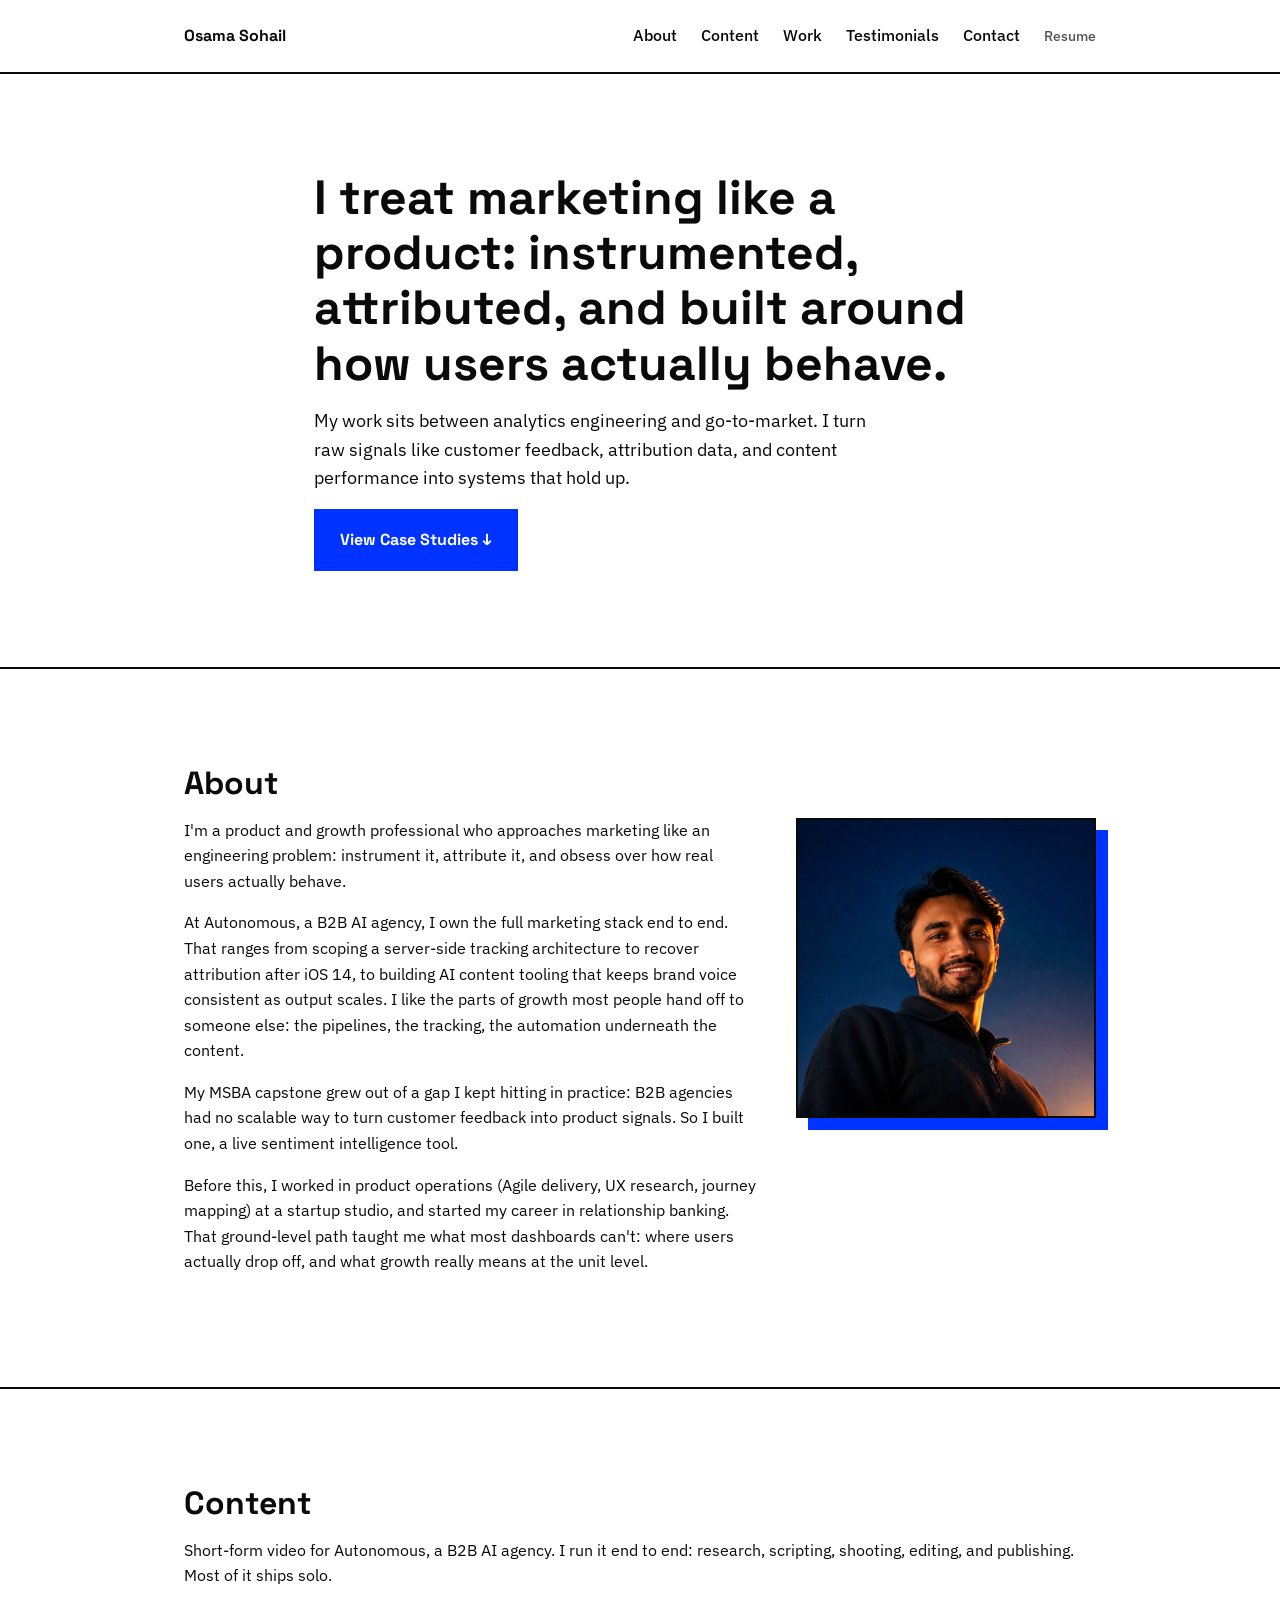
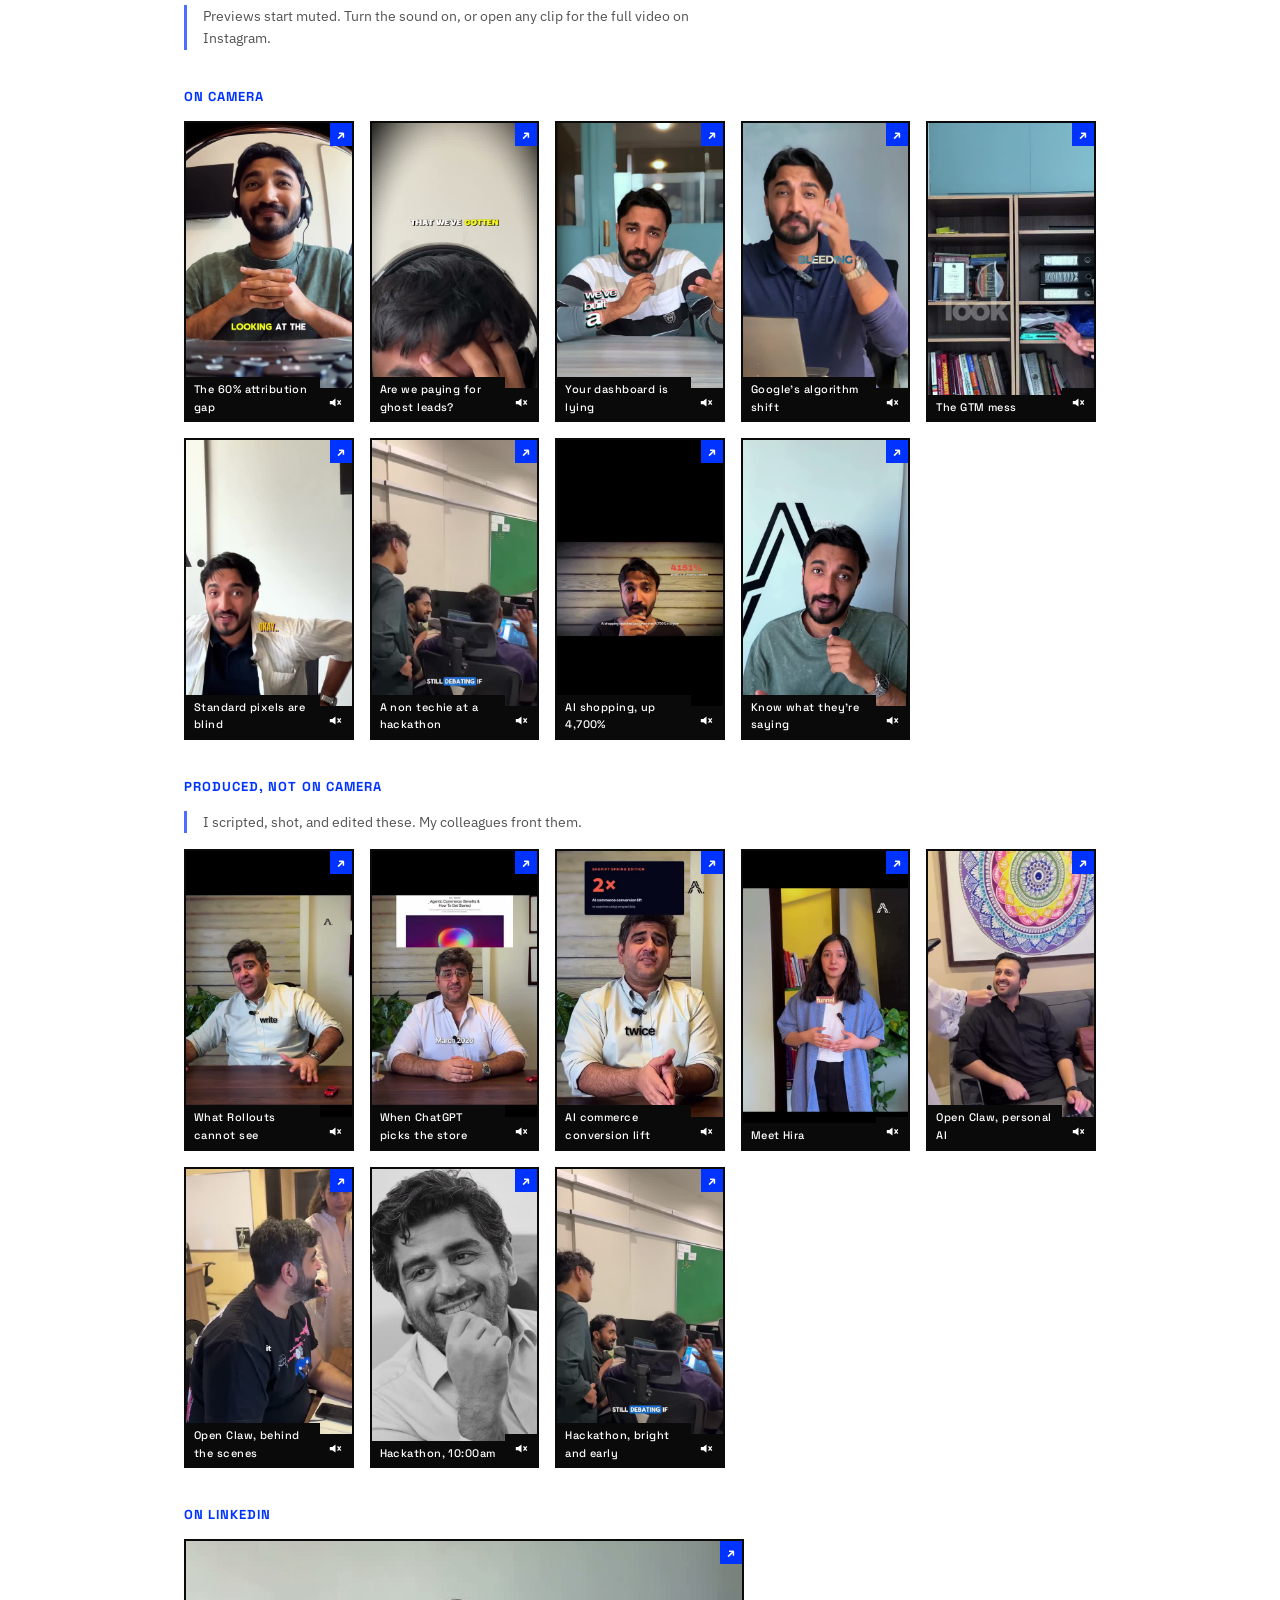
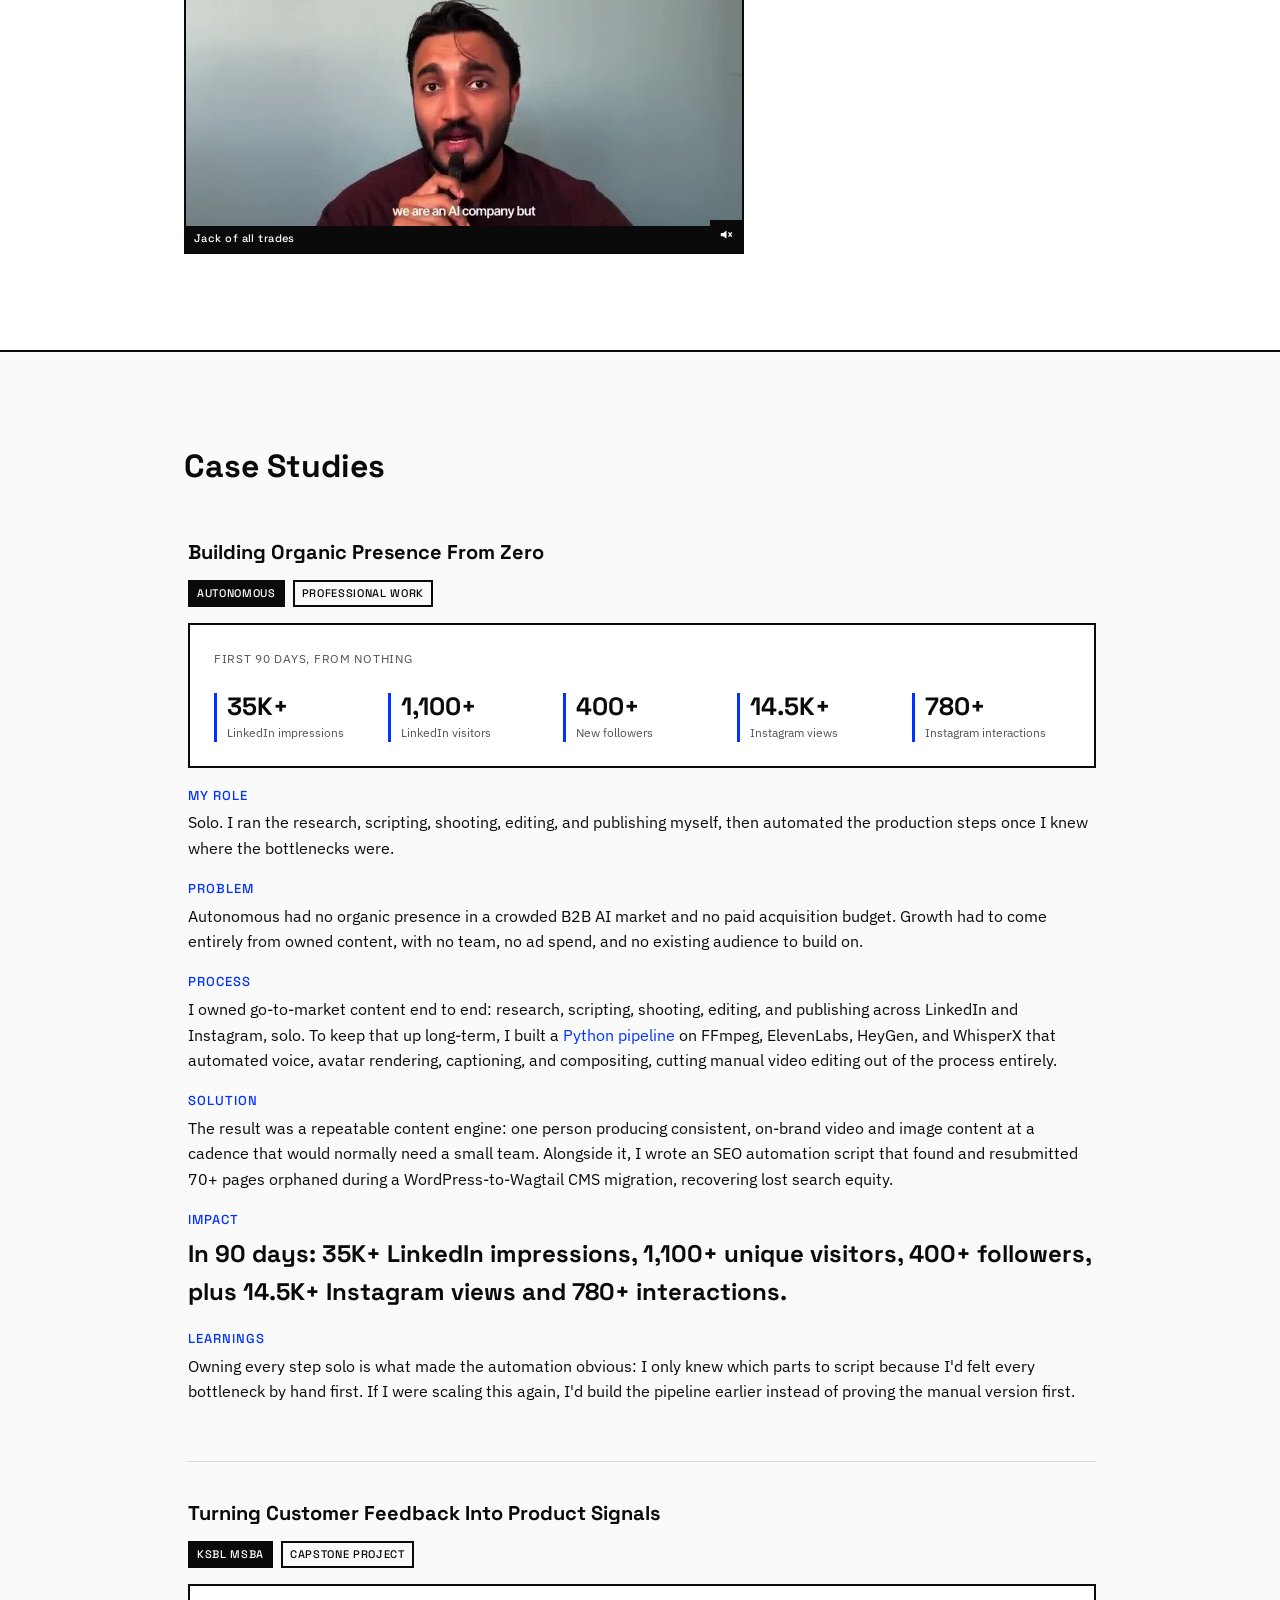
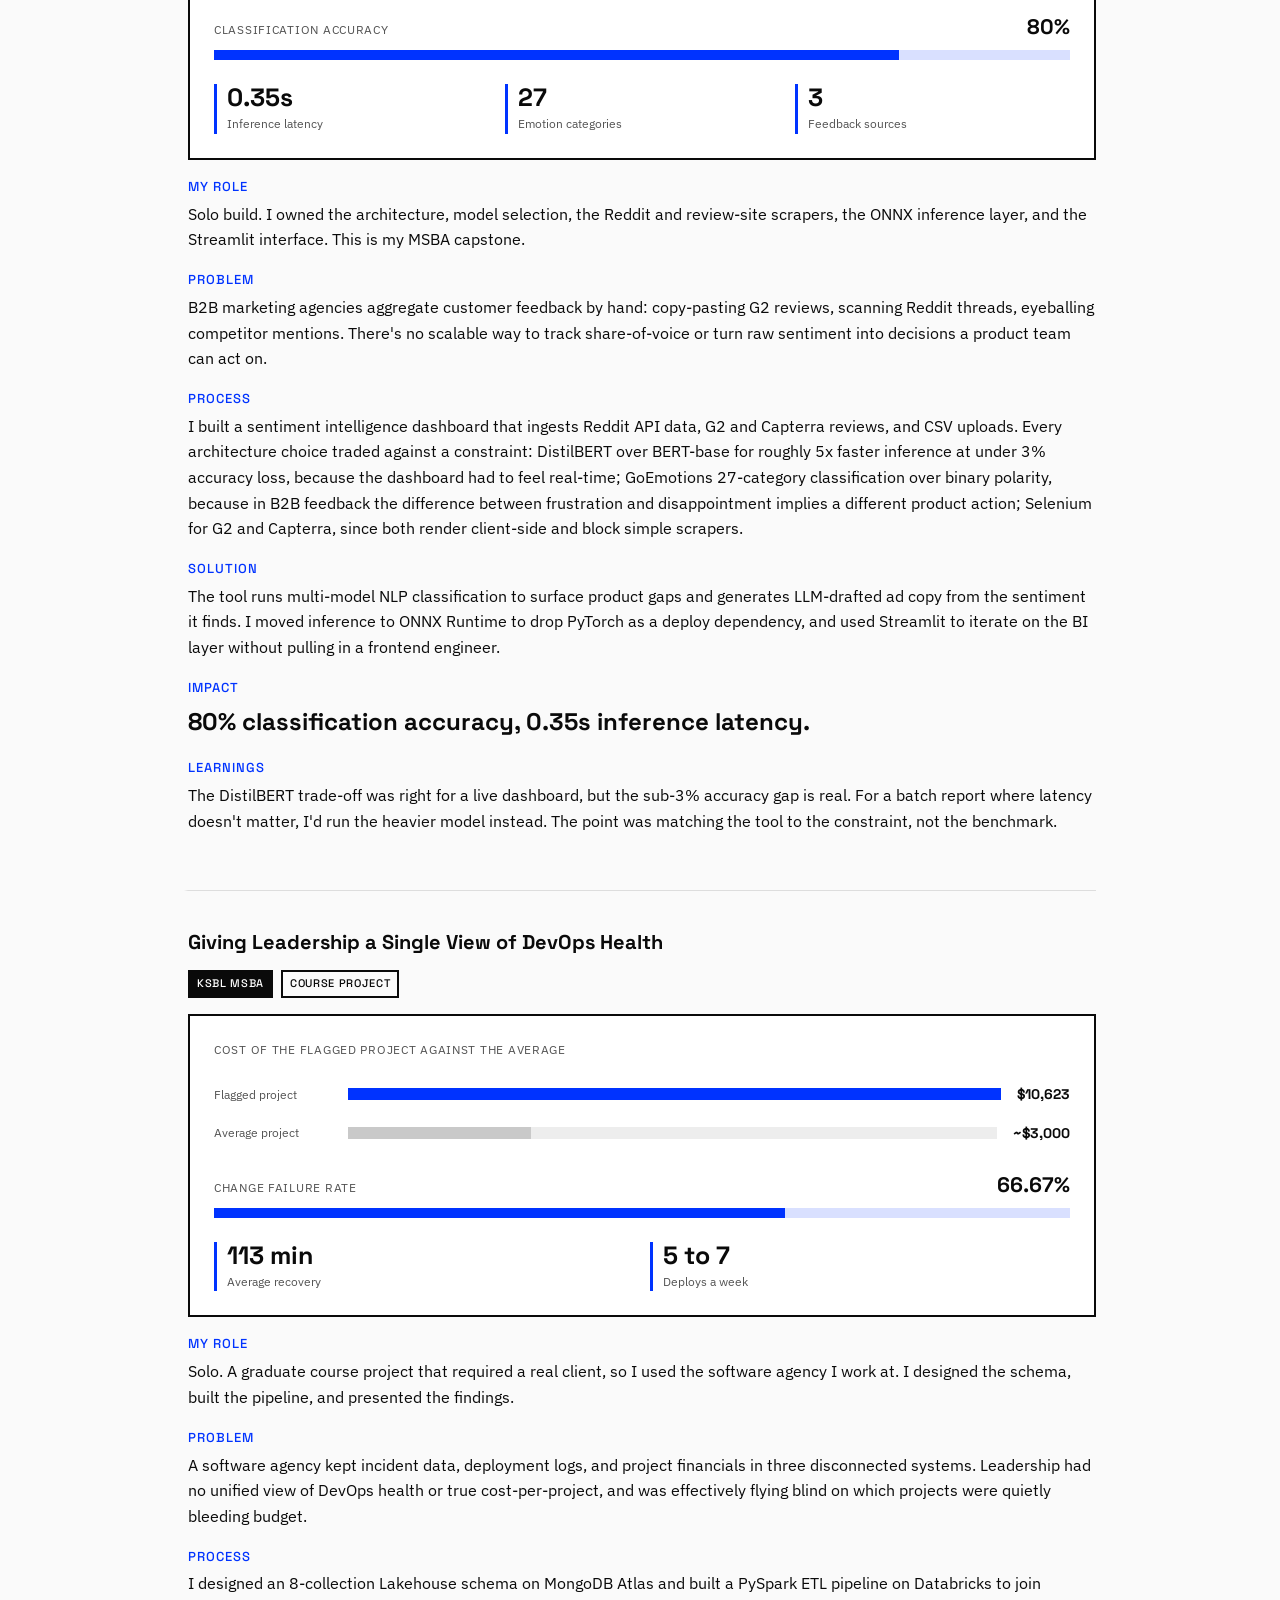
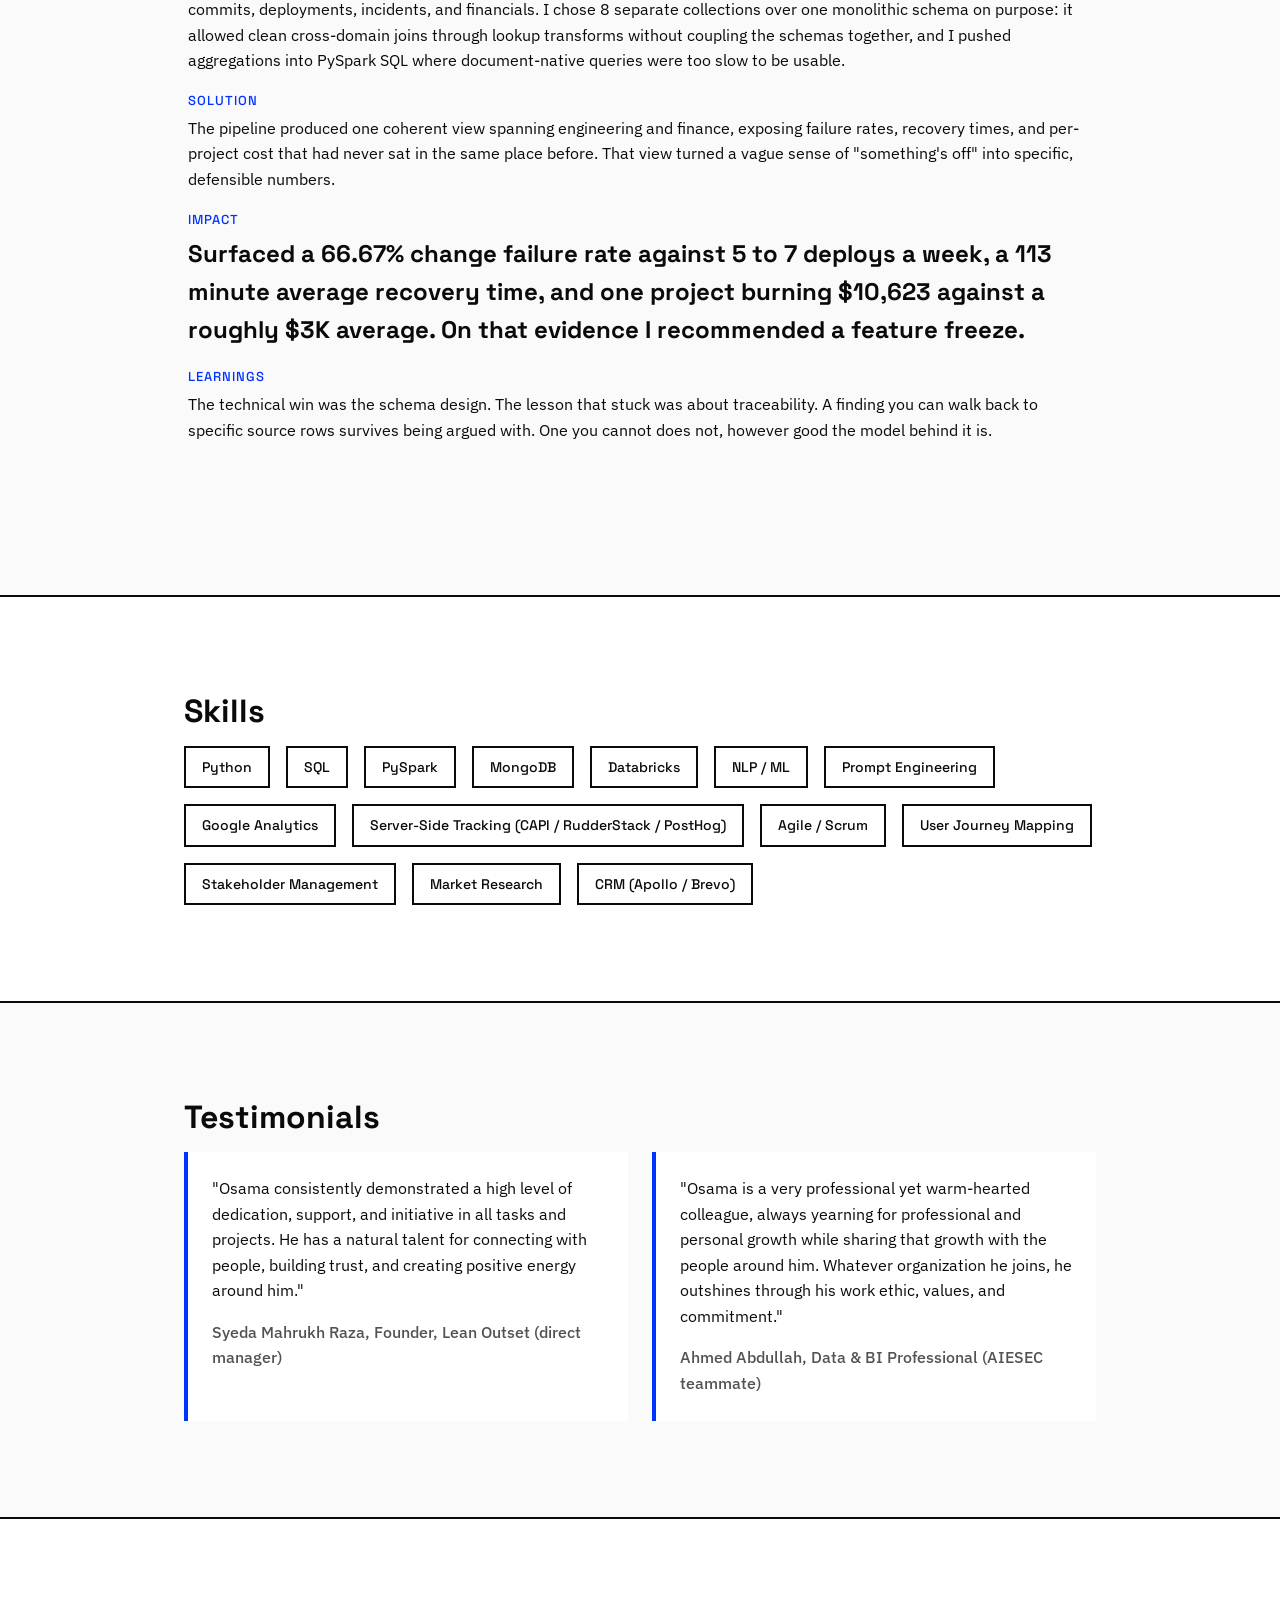
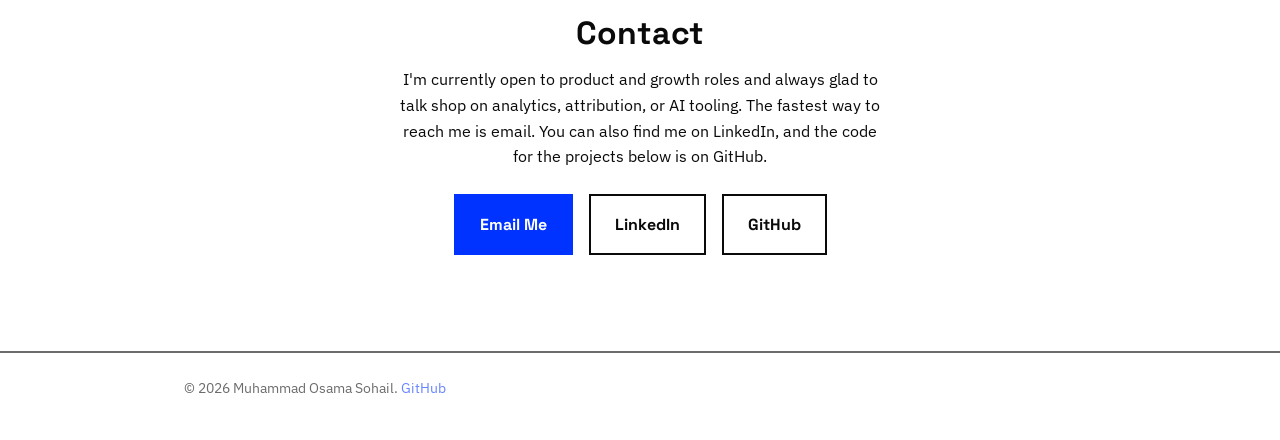
==== commit ddc2f24f: "Replace case study flowcharts with data figures, and separate academic work The three case studies c" ====
--- a/public/index.html
+++ b/public/index.html
@@ -106,20 +106,20 @@
       <div class="clip-grid">
         <figure class="clip">
           <img class="clip-poster" src="assets/clips/martech-1.jpg" width="480" height="854"
-               loading="lazy" decoding="async" alt="Martech, part 1, still frame">
+               loading="lazy" decoding="async" alt="The 60% attribution gap, still frame">
           <video class="clip-video" data-src="assets/clips/martech-1.mp4"
                  muted loop playsinline preload="none" aria-hidden="true"></video>
           <a class="clip-open" href="https://www.instagram.com/p/DT0FkrVjC7m/" target="_blank" rel="noopener">
             <span class="clip-cta" aria-hidden="true">Watch on Instagram</span>
             <span class="clip-arrow" aria-hidden="true">&#8599;</span>
-            <span class="visually-hidden">Watch Martech, part 1 on Instagram</span>
-          </a>
-          <button class="clip-sound" type="button" aria-pressed="false"
-                  aria-label="Turn on sound for Martech, part 1"
-                  data-on="Turn off sound for Martech, part 1" data-off="Turn on sound for Martech, part 1">
-            <span class="icon-mute"><svg width="13" height="13" aria-hidden="true" focusable="false"><use href="#i-mute"/></svg></span><span class="icon-sound"><svg width="13" height="13" aria-hidden="true" focusable="false"><use href="#i-sound"/></svg></span>
-          </button>
-          <figcaption class="clip-label">Martech, part 1</figcaption>
+            <span class="visually-hidden">Watch The 60% attribution gap on Instagram</span>
+          </a>
+          <button class="clip-sound" type="button" aria-pressed="false"
+                  aria-label="Turn on sound for The 60% attribution gap"
+                  data-on="Turn off sound for The 60% attribution gap" data-off="Turn on sound for The 60% attribution gap">
+            <span class="icon-mute"><svg width="13" height="13" aria-hidden="true" focusable="false"><use href="#i-mute"/></svg></span><span class="icon-sound"><svg width="13" height="13" aria-hidden="true" focusable="false"><use href="#i-sound"/></svg></span>
+          </button>
+          <figcaption class="clip-label">The 60% attribution gap</figcaption>
         </figure>
         <figure class="clip">
           <img class="clip-poster" src="assets/clips/martech-2.jpg" width="480" height="854"
@@ -140,20 +140,20 @@
         </figure>
         <figure class="clip">
           <img class="clip-poster" src="assets/clips/martech-3.jpg" width="480" height="854"
-               loading="lazy" decoding="async" alt="Martech, part 3, still frame">
+               loading="lazy" decoding="async" alt="Your dashboard is lying, still frame">
           <video class="clip-video" data-src="assets/clips/martech-3.mp4"
                  muted loop playsinline preload="none" aria-hidden="true"></video>
           <a class="clip-open" href="https://www.instagram.com/p/DUYIt1MDPT2/" target="_blank" rel="noopener">
             <span class="clip-cta" aria-hidden="true">Watch on Instagram</span>
             <span class="clip-arrow" aria-hidden="true">&#8599;</span>
-            <span class="visually-hidden">Watch Martech, part 3 on Instagram</span>
-          </a>
-          <button class="clip-sound" type="button" aria-pressed="false"
-                  aria-label="Turn on sound for Martech, part 3"
-                  data-on="Turn off sound for Martech, part 3" data-off="Turn on sound for Martech, part 3">
-            <span class="icon-mute"><svg width="13" height="13" aria-hidden="true" focusable="false"><use href="#i-mute"/></svg></span><span class="icon-sound"><svg width="13" height="13" aria-hidden="true" focusable="false"><use href="#i-sound"/></svg></span>
-          </button>
-          <figcaption class="clip-label">Martech, part 3</figcaption>
+            <span class="visually-hidden">Watch Your dashboard is lying on Instagram</span>
+          </a>
+          <button class="clip-sound" type="button" aria-pressed="false"
+                  aria-label="Turn on sound for Your dashboard is lying"
+                  data-on="Turn off sound for Your dashboard is lying" data-off="Turn on sound for Your dashboard is lying">
+            <span class="icon-mute"><svg width="13" height="13" aria-hidden="true" focusable="false"><use href="#i-mute"/></svg></span><span class="icon-sound"><svg width="13" height="13" aria-hidden="true" focusable="false"><use href="#i-sound"/></svg></span>
+          </button>
+          <figcaption class="clip-label">Your dashboard is lying</figcaption>
         </figure>
         <figure class="clip">
           <img class="clip-poster" src="assets/clips/martech-4.jpg" width="480" height="854"
@@ -191,37 +191,37 @@
         </figure>
         <figure class="clip">
           <img class="clip-poster" src="assets/clips/martech-6.jpg" width="480" height="854"
-               loading="lazy" decoding="async" alt="Martech, part 6, still frame">
+               loading="lazy" decoding="async" alt="Standard pixels are blind, still frame">
           <video class="clip-video" data-src="assets/clips/martech-6.mp4"
                  muted loop playsinline preload="none" aria-hidden="true"></video>
           <a class="clip-open" href="https://www.instagram.com/p/DV_cO9NjN9H/" target="_blank" rel="noopener">
             <span class="clip-cta" aria-hidden="true">Watch on Instagram</span>
             <span class="clip-arrow" aria-hidden="true">&#8599;</span>
-            <span class="visually-hidden">Watch Martech, part 6 on Instagram</span>
-          </a>
-          <button class="clip-sound" type="button" aria-pressed="false"
-                  aria-label="Turn on sound for Martech, part 6"
-                  data-on="Turn off sound for Martech, part 6" data-off="Turn on sound for Martech, part 6">
-            <span class="icon-mute"><svg width="13" height="13" aria-hidden="true" focusable="false"><use href="#i-mute"/></svg></span><span class="icon-sound"><svg width="13" height="13" aria-hidden="true" focusable="false"><use href="#i-sound"/></svg></span>
-          </button>
-          <figcaption class="clip-label">Martech, part 6</figcaption>
+            <span class="visually-hidden">Watch Standard pixels are blind on Instagram</span>
+          </a>
+          <button class="clip-sound" type="button" aria-pressed="false"
+                  aria-label="Turn on sound for Standard pixels are blind"
+                  data-on="Turn off sound for Standard pixels are blind" data-off="Turn on sound for Standard pixels are blind">
+            <span class="icon-mute"><svg width="13" height="13" aria-hidden="true" focusable="false"><use href="#i-mute"/></svg></span><span class="icon-sound"><svg width="13" height="13" aria-hidden="true" focusable="false"><use href="#i-sound"/></svg></span>
+          </button>
+          <figcaption class="clip-label">Standard pixels are blind</figcaption>
         </figure>
         <figure class="clip">
           <img class="clip-poster" src="assets/clips/non-techie.jpg" width="480" height="854"
-               loading="lazy" decoding="async" alt="Non techie, still frame">
+               loading="lazy" decoding="async" alt="A non techie at a hackathon, still frame">
           <video class="clip-video" data-src="assets/clips/non-techie.mp4"
                  muted loop playsinline preload="none" aria-hidden="true"></video>
           <a class="clip-open" href="https://www.instagram.com/p/DOvpa8-DKtA/" target="_blank" rel="noopener">
             <span class="clip-cta" aria-hidden="true">Watch on Instagram</span>
             <span class="clip-arrow" aria-hidden="true">&#8599;</span>
-            <span class="visually-hidden">Watch Non techie on Instagram</span>
-          </a>
-          <button class="clip-sound" type="button" aria-pressed="false"
-                  aria-label="Turn on sound for Non techie"
-                  data-on="Turn off sound for Non techie" data-off="Turn on sound for Non techie">
-            <span class="icon-mute"><svg width="13" height="13" aria-hidden="true" focusable="false"><use href="#i-mute"/></svg></span><span class="icon-sound"><svg width="13" height="13" aria-hidden="true" focusable="false"><use href="#i-sound"/></svg></span>
-          </button>
-          <figcaption class="clip-label">Non techie</figcaption>
+            <span class="visually-hidden">Watch A non techie at a hackathon on Instagram</span>
+          </a>
+          <button class="clip-sound" type="button" aria-pressed="false"
+                  aria-label="Turn on sound for A non techie at a hackathon"
+                  data-on="Turn off sound for A non techie at a hackathon" data-off="Turn on sound for A non techie at a hackathon">
+            <span class="icon-mute"><svg width="13" height="13" aria-hidden="true" focusable="false"><use href="#i-mute"/></svg></span><span class="icon-sound"><svg width="13" height="13" aria-hidden="true" focusable="false"><use href="#i-sound"/></svg></span>
+          </button>
+          <figcaption class="clip-label">A non techie at a hackathon</figcaption>
         </figure>
         <figure class="clip">
           <img class="clip-poster" src="assets/clips/shopify-1.jpg" width="480" height="854"
@@ -264,20 +264,20 @@
       <div class="clip-grid">
         <figure class="clip">
           <img class="clip-poster" src="assets/clips/shopify-2.jpg" width="480" height="854"
-               loading="lazy" decoding="async" alt="Shopify, part 2, still frame">
+               loading="lazy" decoding="async" alt="What Rollouts cannot see, still frame">
           <video class="clip-video" data-src="assets/clips/shopify-2.mp4"
                  muted loop playsinline preload="none" aria-hidden="true"></video>
           <a class="clip-open" href="https://www.instagram.com/p/DbGQU0eK9yf/" target="_blank" rel="noopener">
             <span class="clip-cta" aria-hidden="true">Watch on Instagram</span>
             <span class="clip-arrow" aria-hidden="true">&#8599;</span>
-            <span class="visually-hidden">Watch Shopify, part 2 on Instagram</span>
-          </a>
-          <button class="clip-sound" type="button" aria-pressed="false"
-                  aria-label="Turn on sound for Shopify, part 2"
-                  data-on="Turn off sound for Shopify, part 2" data-off="Turn on sound for Shopify, part 2">
-            <span class="icon-mute"><svg width="13" height="13" aria-hidden="true" focusable="false"><use href="#i-mute"/></svg></span><span class="icon-sound"><svg width="13" height="13" aria-hidden="true" focusable="false"><use href="#i-sound"/></svg></span>
-          </button>
-          <figcaption class="clip-label">Shopify, part 2</figcaption>
+            <span class="visually-hidden">Watch What Rollouts cannot see on Instagram</span>
+          </a>
+          <button class="clip-sound" type="button" aria-pressed="false"
+                  aria-label="Turn on sound for What Rollouts cannot see"
+                  data-on="Turn off sound for What Rollouts cannot see" data-off="Turn on sound for What Rollouts cannot see">
+            <span class="icon-mute"><svg width="13" height="13" aria-hidden="true" focusable="false"><use href="#i-mute"/></svg></span><span class="icon-sound"><svg width="13" height="13" aria-hidden="true" focusable="false"><use href="#i-sound"/></svg></span>
+          </button>
+          <figcaption class="clip-label">What Rollouts cannot see</figcaption>
         </figure>
         <figure class="clip">
           <img class="clip-poster" src="assets/clips/shopify-3.jpg" width="480" height="854"
@@ -425,25 +425,60 @@
   <section id="case-studies">
     <div class="container">
       <h2>Case Studies</h2>
-
+      <article class="case-study reveal">
+        <h3>Building Organic Presence From Zero</h3>
+        <p class="cs-meta"><span class="cs-org">Autonomous</span><span class="cs-kind">Professional work</span></p>
+        <div class="cs-figure">
+          <p class="fig-title">First 90 days, from nothing</p>
+          <div class="fig-stats">
+            <div class="fig-stat"><span class="fig-stat-value">35K+</span><span class="fig-stat-label">LinkedIn impressions</span></div>
+            <div class="fig-stat"><span class="fig-stat-value">1,100+</span><span class="fig-stat-label">LinkedIn visitors</span></div>
+            <div class="fig-stat"><span class="fig-stat-value">400+</span><span class="fig-stat-label">New followers</span></div>
+            <div class="fig-stat"><span class="fig-stat-value">14.5K+</span><span class="fig-stat-label">Instagram views</span></div>
+            <div class="fig-stat"><span class="fig-stat-value">780+</span><span class="fig-stat-label">Instagram interactions</span></div>
+          </div>
+        </div>
+        <div class="cs-role">
+          <h4>My Role</h4>
+          <p>Solo. I ran the research, scripting, shooting, editing, and publishing myself, then automated the production steps once I knew where the bottlenecks were.</p>
+        </div>
+        <div class="cs-problem">
+          <h4>Problem</h4>
+          <p>Autonomous had no organic presence in a crowded B2B AI market and no paid acquisition budget. Growth had to come entirely from owned content, with no team, no ad spend, and no existing audience to build on.</p>
+        </div>
+        <div class="cs-process">
+          <h4>Process</h4>
+          <p>I owned go-to-market content end to end: research, scripting, shooting, editing, and publishing across LinkedIn and Instagram, solo. To keep that up long-term, I built a <a href="https://github.com/muhammadosamasohail/avatar-pipeline" target="_blank" rel="noopener">Python pipeline</a> on FFmpeg, ElevenLabs, HeyGen, and WhisperX that automated voice, avatar rendering, captioning, and compositing, cutting manual video editing out of the process entirely.</p>
+        </div>
+        <div class="cs-solution">
+          <h4>Solution</h4>
+          <p>The result was a repeatable content engine: one person producing consistent, on-brand video and image content at a cadence that would normally need a small team. Alongside it, I wrote an SEO automation script that found and resubmitted 70+ pages orphaned during a WordPress-to-Wagtail CMS migration, recovering lost search equity.</p>
+        </div>
+        <div class="cs-impact">
+          <h4>Impact</h4>
+          <p class="cs-metric">In 90 days: 35K+ LinkedIn impressions, 1,100+ unique visitors, 400+ followers, plus 14.5K+ Instagram views and 780+ interactions.</p>
+        </div>
+        <div class="cs-learnings">
+          <h4>Learnings</h4>
+          <p>Owning every step solo is what made the automation obvious: I only knew which parts to script because I'd felt every bottleneck by hand first. If I were scaling this again, I'd build the pipeline earlier instead of proving the manual version first.</p>
+        </div>
+      </article>
       <article class="case-study reveal">
         <h3>Turning Customer Feedback Into Product Signals</h3>
-        <div class="cs-diagram">
-          <svg viewBox="0 0 440 100" xmlns="http://www.w3.org/2000/svg" role="img" aria-label="Diagram: reviews and Reddit data flow into NLP classification, producing product signals and ad copy">
-            <defs>
-              <marker id="arrow1" markerWidth="8" markerHeight="8" refX="6" refY="4" orient="auto">
-                <path d="M0,0 L8,4 L0,8 Z" fill="#0a0a0a"/>
-              </marker>
-            </defs>
-            <rect x="4" y="30" width="120" height="40" fill="#ffffff" stroke="#0a0a0a" stroke-width="2"/>
-            <text x="64" y="54" font-family="IBM Plex Sans, sans-serif" font-size="12" fill="#0a0a0a" text-anchor="middle">G2 / Reddit / CSV</text>
-            <line x1="124" y1="50" x2="164" y2="50" stroke="#0a0a0a" stroke-width="2" marker-end="url(#arrow1)"/>
-            <rect x="164" y="20" width="120" height="60" fill="#0033ff" stroke="#0a0a0a" stroke-width="2"/>
-            <text x="224" y="54" font-family="Space Grotesk, sans-serif" font-size="12" font-weight="700" fill="#ffffff" text-anchor="middle">NLP Classification</text>
-            <line x1="284" y1="50" x2="324" y2="50" stroke="#0a0a0a" stroke-width="2" marker-end="url(#arrow1)"/>
-            <rect x="324" y="30" width="112" height="40" fill="#ffffff" stroke="#0a0a0a" stroke-width="2"/>
-            <text x="380" y="54" font-family="IBM Plex Sans, sans-serif" font-size="12" fill="#0a0a0a" text-anchor="middle">Signals + Ad Copy</text>
-          </svg>
+        <p class="cs-meta"><span class="cs-org">KSBL MSBA</span><span class="cs-kind">Capstone project</span></p>
+        <div class="cs-figure">
+          <div class="fig-meter">
+            <div class="fig-meter-head">
+              <span class="fig-meter-label">Classification accuracy</span>
+              <span class="fig-meter-value">80%</span>
+            </div>
+            <div class="fig-track" aria-hidden="true"><div class="fig-track-fill" style="width: 80%"></div></div>
+          </div>
+          <div class="fig-stats">
+            <div class="fig-stat"><span class="fig-stat-value">0.35s</span><span class="fig-stat-label">Inference latency</span></div>
+            <div class="fig-stat"><span class="fig-stat-value">27</span><span class="fig-stat-label">Emotion categories</span></div>
+            <div class="fig-stat"><span class="fig-stat-value">3</span><span class="fig-stat-label">Feedback sources</span></div>
+          </div>
         </div>
         <div class="cs-role">
           <h4>My Role</h4>
@@ -470,77 +505,34 @@
           <p>The DistilBERT trade-off was right for a live dashboard, but the sub-3% accuracy gap is real. For a batch report where latency doesn't matter, I'd run the heavier model instead. The point was matching the tool to the constraint, not the benchmark.</p>
         </div>
       </article>
-
-      <article class="case-study reveal">
-        <h3>Building Organic Presence From Zero</h3>
-        <div class="cs-diagram">
-          <svg viewBox="0 0 440 100" xmlns="http://www.w3.org/2000/svg" role="img" aria-label="Diagram: solo creator feeds an automated production pipeline that publishes to LinkedIn and Instagram">
-            <defs>
-              <marker id="arrow2" markerWidth="8" markerHeight="8" refX="6" refY="4" orient="auto">
-                <path d="M0,0 L8,4 L0,8 Z" fill="#0a0a0a"/>
-              </marker>
-            </defs>
-            <rect x="4" y="30" width="110" height="40" fill="#ffffff" stroke="#0a0a0a" stroke-width="2"/>
-            <text x="59" y="54" font-family="IBM Plex Sans, sans-serif" font-size="12" fill="#0a0a0a" text-anchor="middle">Solo Creator</text>
-            <line x1="114" y1="50" x2="154" y2="50" stroke="#0a0a0a" stroke-width="2" marker-end="url(#arrow2)"/>
-            <rect x="154" y="20" width="140" height="60" fill="#0033ff" stroke="#0a0a0a" stroke-width="2"/>
-            <text x="224" y="48" font-family="Space Grotesk, sans-serif" font-size="12" font-weight="700" fill="#ffffff" text-anchor="middle">Automated Pipeline</text>
-            <text x="224" y="64" font-family="IBM Plex Sans, sans-serif" font-size="10" fill="#ffffff" text-anchor="middle">FFmpeg / ElevenLabs / HeyGen</text>
-            <line x1="294" y1="50" x2="334" y2="50" stroke="#0a0a0a" stroke-width="2" marker-end="url(#arrow2)"/>
-            <rect x="334" y="30" width="102" height="40" fill="#ffffff" stroke="#0a0a0a" stroke-width="2"/>
-            <text x="385" y="54" font-family="IBM Plex Sans, sans-serif" font-size="12" fill="#0a0a0a" text-anchor="middle">LinkedIn / IG</text>
-          </svg>
-        </div>
-        <div class="cs-role">
-          <h4>My Role</h4>
-          <p>Solo. I ran the research, scripting, shooting, editing, and publishing myself, then automated the production steps once I knew where the bottlenecks were.</p>
-        </div>
-        <div class="cs-problem">
-          <h4>Problem</h4>
-          <p>Autonomous had no organic presence in a crowded B2B AI market and no paid acquisition budget. Growth had to come entirely from owned content, with no team, no ad spend, and no existing audience to build on.</p>
-        </div>
-        <div class="cs-process">
-          <h4>Process</h4>
-          <p>I owned go-to-market content end to end: research, scripting, shooting, editing, and publishing across LinkedIn and Instagram, solo. To keep that up long-term, I built a <a href="https://github.com/muhammadosamasohail/avatar-pipeline" target="_blank" rel="noopener">Python pipeline</a> on FFmpeg, ElevenLabs, HeyGen, and WhisperX that automated voice, avatar rendering, captioning, and compositing, cutting manual video editing out of the process entirely.</p>
-        </div>
-        <div class="cs-solution">
-          <h4>Solution</h4>
-          <p>The result was a repeatable content engine: one person producing consistent, on-brand video and image content at a cadence that would normally need a small team. Alongside it, I wrote an SEO automation script that found and resubmitted 70+ pages orphaned during a WordPress-to-Wagtail CMS migration, recovering lost search equity.</p>
-        </div>
-        <div class="cs-impact">
-          <h4>Impact</h4>
-          <p class="cs-metric">In 90 days: 35K+ LinkedIn impressions, 1,100+ unique visitors, 400+ followers, plus 14.5K+ Instagram views and 780+ interactions.</p>
-        </div>
-        <div class="cs-learnings">
-          <h4>Learnings</h4>
-          <p>Owning every step solo is what made the automation obvious: I only knew which parts to script because I'd felt every bottleneck by hand first. If I were scaling this again, I'd build the pipeline earlier instead of proving the manual version first.</p>
-        </div>
-      </article>
-
       <article class="case-study reveal">
         <h3>Giving Leadership a Single View of DevOps Health</h3>
-        <div class="cs-diagram">
-          <svg viewBox="0 0 440 100" xmlns="http://www.w3.org/2000/svg" role="img" aria-label="Diagram: eight data collections feed a PySpark ETL pipeline producing one unified view">
-            <defs>
-              <marker id="arrow3" markerWidth="8" markerHeight="8" refX="6" refY="4" orient="auto">
-                <path d="M0,0 L8,4 L0,8 Z" fill="#0a0a0a"/>
-              </marker>
-            </defs>
-            <rect x="4" y="14" width="110" height="16" fill="#ffffff" stroke="#0a0a0a" stroke-width="1.5"/>
-            <rect x="4" y="34" width="110" height="16" fill="#ffffff" stroke="#0a0a0a" stroke-width="1.5"/>
-            <rect x="4" y="54" width="110" height="16" fill="#ffffff" stroke="#0a0a0a" stroke-width="1.5"/>
-            <rect x="4" y="74" width="110" height="16" fill="#ffffff" stroke="#0a0a0a" stroke-width="1.5"/>
-            <text x="59" y="26" font-family="IBM Plex Sans, sans-serif" font-size="10" fill="#0a0a0a" text-anchor="middle">Commits</text>
-            <text x="59" y="46" font-family="IBM Plex Sans, sans-serif" font-size="10" fill="#0a0a0a" text-anchor="middle">Deployments</text>
-            <text x="59" y="66" font-family="IBM Plex Sans, sans-serif" font-size="10" fill="#0a0a0a" text-anchor="middle">Incidents</text>
-            <text x="59" y="86" font-family="IBM Plex Sans, sans-serif" font-size="10" fill="#0a0a0a" text-anchor="middle">Financials (+4 more)</text>
-            <line x1="114" y1="50" x2="154" y2="50" stroke="#0a0a0a" stroke-width="2" marker-end="url(#arrow3)"/>
-            <rect x="154" y="20" width="120" height="60" fill="#0033ff" stroke="#0a0a0a" stroke-width="2"/>
-            <text x="214" y="54" font-family="Space Grotesk, sans-serif" font-size="12" font-weight="700" fill="#ffffff" text-anchor="middle">PySpark ETL</text>
-            <line x1="274" y1="50" x2="314" y2="50" stroke="#0a0a0a" stroke-width="2" marker-end="url(#arrow3)"/>
-            <rect x="314" y="30" width="122" height="40" fill="#ffffff" stroke="#0a0a0a" stroke-width="2"/>
-            <text x="375" y="54" font-family="IBM Plex Sans, sans-serif" font-size="12" fill="#0a0a0a" text-anchor="middle">Unified View</text>
-          </svg>
+        <p class="cs-meta"><span class="cs-org">KSBL MSBA</span><span class="cs-kind">Course project</span></p>
+        <div class="cs-figure">
+          <p class="fig-title">Cost of the flagged project against the average</p>
+          <div class="fig-bars">
+            <div class="fig-bar-row">
+              <span class="fig-bar-label">Flagged project</span>
+              <span class="fig-bar-track" aria-hidden="true"><span class="fig-bar is-accent" style="width: 100%"></span></span>
+              <span class="fig-bar-value">$10,623</span>
+            </div>
+            <div class="fig-bar-row">
+              <span class="fig-bar-label">Average project</span>
+              <span class="fig-bar-track" aria-hidden="true"><span class="fig-bar" style="width: 28.2%"></span></span>
+              <span class="fig-bar-value">~$3,000</span>
+            </div>
+          </div>
+          <div class="fig-meter">
+            <div class="fig-meter-head">
+              <span class="fig-meter-label">Change failure rate</span>
+              <span class="fig-meter-value">66.67%</span>
+            </div>
+            <div class="fig-track" aria-hidden="true"><div class="fig-track-fill" style="width: 66.67%"></div></div>
+          </div>
+          <div class="fig-stats">
+            <div class="fig-stat"><span class="fig-stat-value">113 min</span><span class="fig-stat-label">Average recovery</span></div>
+            <div class="fig-stat"><span class="fig-stat-value">5 to 7</span><span class="fig-stat-label">Deploys a week</span></div>
+          </div>
         </div>
         <div class="cs-role">
           <h4>My Role</h4>
@@ -567,6 +559,9 @@
           <p>The technical win was the schema design. The lesson that stuck was about traceability. A finding you can walk back to specific source rows survives being argued with. One you cannot does not, however good the model behind it is.</p>
         </div>
       </article>
+
+
+
     </div>
   </section>
   <section id="skills">
--- a/public/css/style.css
+++ b/public/css/style.css
@@ -343,17 +343,6 @@
 
 .hero-inner .btn {
   animation: hero-fade-up 0.6s ease 0.2s both;
-}
-
-.cs-diagram {
-  margin-bottom: var(--space-3);
-}
-
-.cs-diagram svg {
-  display: block;
-  width: 100%;
-  height: auto;
-  max-width: 480px;
 }
 
 @media (prefers-reduced-motion: reduce) {
@@ -734,3 +723,182 @@
 .clip-grid-wide {
   display: block;
 }
+
+/* On 320px screens the narrower tile pushes three titles past two lines, and
+   the clamp was hiding the tail. Three lines is 54px of a 235px tile. */
+@media (max-width: 400px) {
+  .clip-label {
+    -webkit-line-clamp: 3;
+  }
+}
+
+/* Case study data figures. Built in HTML rather than SVG so the type stays at
+   real CSS sizes instead of scaling down with a viewBox. Every value is printed
+   next to its mark, so nothing is encoded by colour alone. */
+:root {
+  --fig-track: #d9e0ff;   /* a lighter step of the cobalt, per meter spec */
+  --fig-muted: #c9c9c9;   /* de-emphasis only, always paired with a label */
+  --fig-rule: #ededed;
+}
+
+.cs-meta {
+  display: flex;
+  flex-wrap: wrap;
+  gap: var(--space-1);
+  margin: 0 0 var(--space-2) 0;
+}
+
+.cs-org,
+.cs-kind {
+  font-family: var(--font-heading);
+  font-weight: 500;
+  font-size: 11px;
+  letter-spacing: 0.06em;
+  text-transform: uppercase;
+  padding: 3px 7px;
+  border: 2px solid var(--color-text);
+}
+
+.cs-org {
+  background: var(--color-text);
+  color: #ffffff;
+}
+
+.cs-kind {
+  color: var(--color-text);
+}
+
+.cs-figure {
+  display: grid;
+  gap: var(--space-3);
+  border: 2px solid var(--color-text);
+  background: var(--color-bg);
+  padding: var(--space-3);
+  margin-bottom: var(--space-3);
+}
+
+.fig-title {
+  margin: 0;
+  font-size: 12px;
+  letter-spacing: 0.06em;
+  text-transform: uppercase;
+  opacity: 0.7;
+}
+
+.fig-stats {
+  display: grid;
+  grid-template-columns: repeat(auto-fit, minmax(104px, 1fr));
+  gap: var(--space-2);
+}
+
+.fig-stat {
+  display: flex;
+  flex-direction: column;
+  border-left: 3px solid var(--color-accent);
+  padding-left: 10px;
+}
+
+.fig-stat-value {
+  font-family: var(--font-heading);
+  font-weight: 700;
+  font-size: clamp(19px, 4.5vw, 25px);
+  line-height: 1.1;
+}
+
+.fig-stat-label {
+  font-size: 12px;
+  opacity: 0.7;
+  margin-top: 3px;
+}
+
+.fig-meter-head {
+  display: flex;
+  flex-wrap: wrap;
+  justify-content: space-between;
+  align-items: baseline;
+  gap: 4px var(--space-2);
+  margin-bottom: 6px;
+}
+
+.fig-meter-label {
+  font-size: 12px;
+  letter-spacing: 0.06em;
+  text-transform: uppercase;
+  opacity: 0.7;
+}
+
+.fig-meter-value {
+  font-family: var(--font-heading);
+  font-weight: 700;
+  font-size: clamp(17px, 4vw, 21px);
+  white-space: nowrap;
+}
+
+.fig-track {
+  display: block;
+  height: 10px;
+  background: var(--fig-track);
+}
+
+.fig-track-fill {
+  display: block;
+  height: 100%;
+  background: var(--color-accent);
+}
+
+.fig-bars {
+  display: grid;
+  gap: var(--space-2);
+}
+
+.fig-bar-row {
+  display: grid;
+  grid-template-columns: 118px 1fr auto;
+  align-items: center;
+  gap: var(--space-2);
+}
+
+.fig-bar-label {
+  font-size: 12px;
+  opacity: 0.7;
+}
+
+.fig-bar-track {
+  display: block;
+  height: 12px;
+  background: var(--fig-rule);
+}
+
+.fig-bar {
+  display: block;
+  height: 100%;
+  background: var(--fig-muted);
+}
+
+.fig-bar.is-accent {
+  background: var(--color-accent);
+}
+
+.fig-bar-value {
+  font-family: var(--font-heading);
+  font-weight: 700;
+  font-size: 14px;
+  white-space: nowrap;
+}
+
+/* Below 560px the three column bar row cannot hold a 118px label, a track and a
+   value, so the track drops to its own line. */
+@media (max-width: 560px) {
+  .fig-bar-row {
+    grid-template-columns: 1fr auto;
+    gap: var(--space-1) var(--space-2);
+  }
+
+  .fig-bar-label { grid-column: 1; grid-row: 1; }
+  .fig-bar-value { grid-column: 2; grid-row: 1; text-align: right; }
+  .fig-bar-track { grid-column: 1 / -1; grid-row: 2; }
+
+  .cs-figure {
+    padding: var(--space-2);
+  }
+}
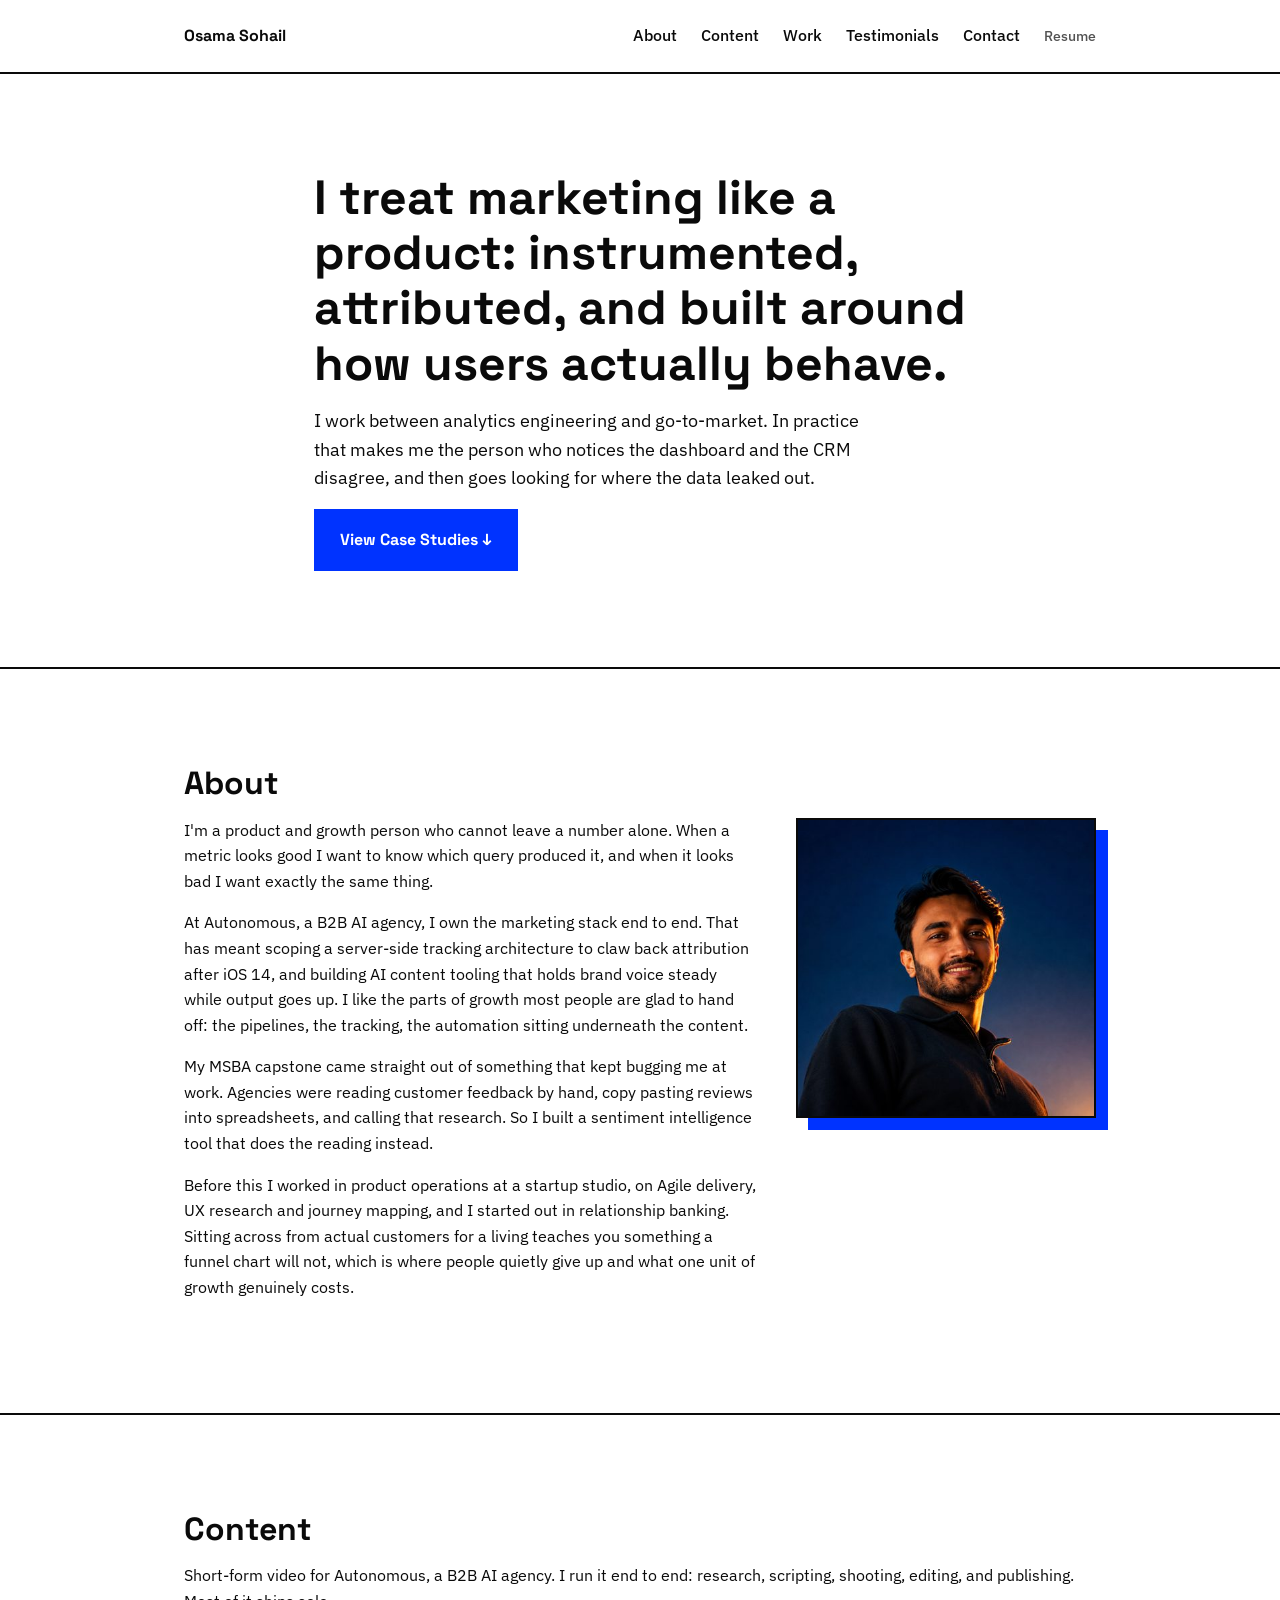
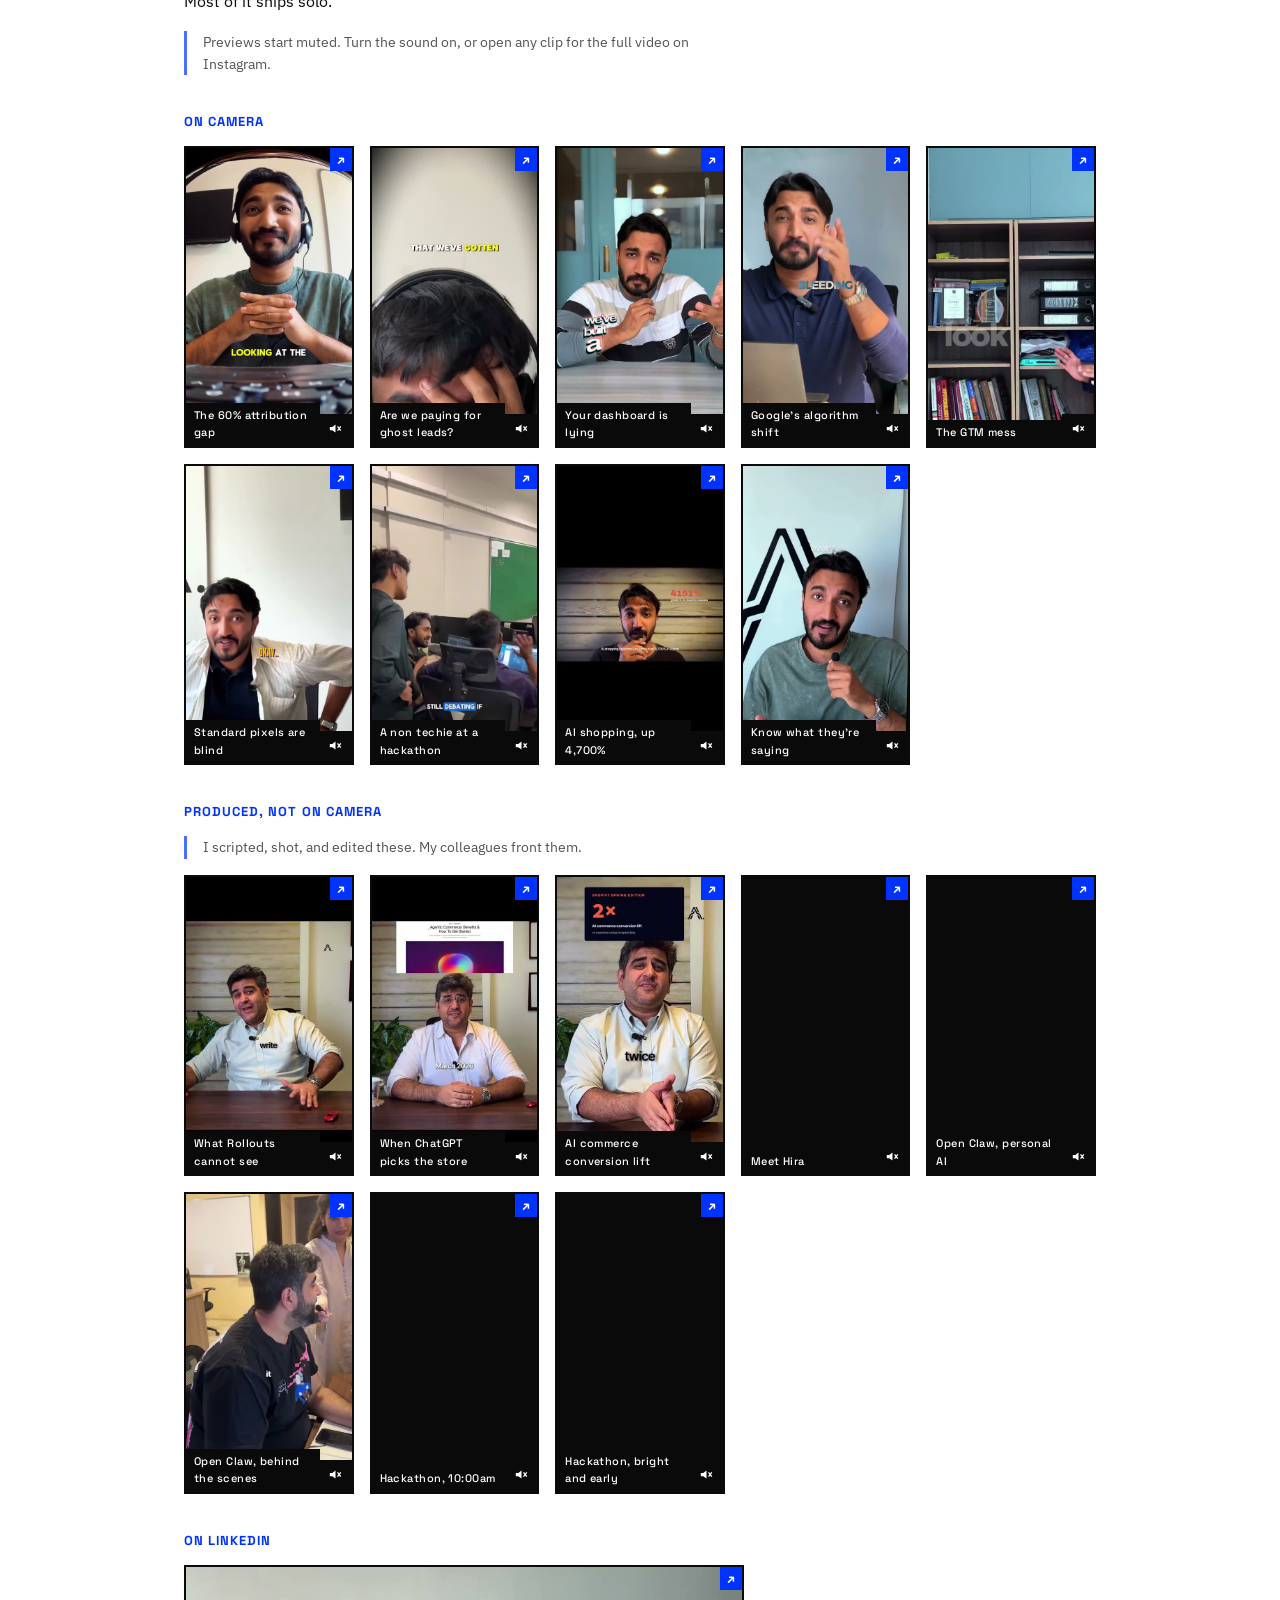
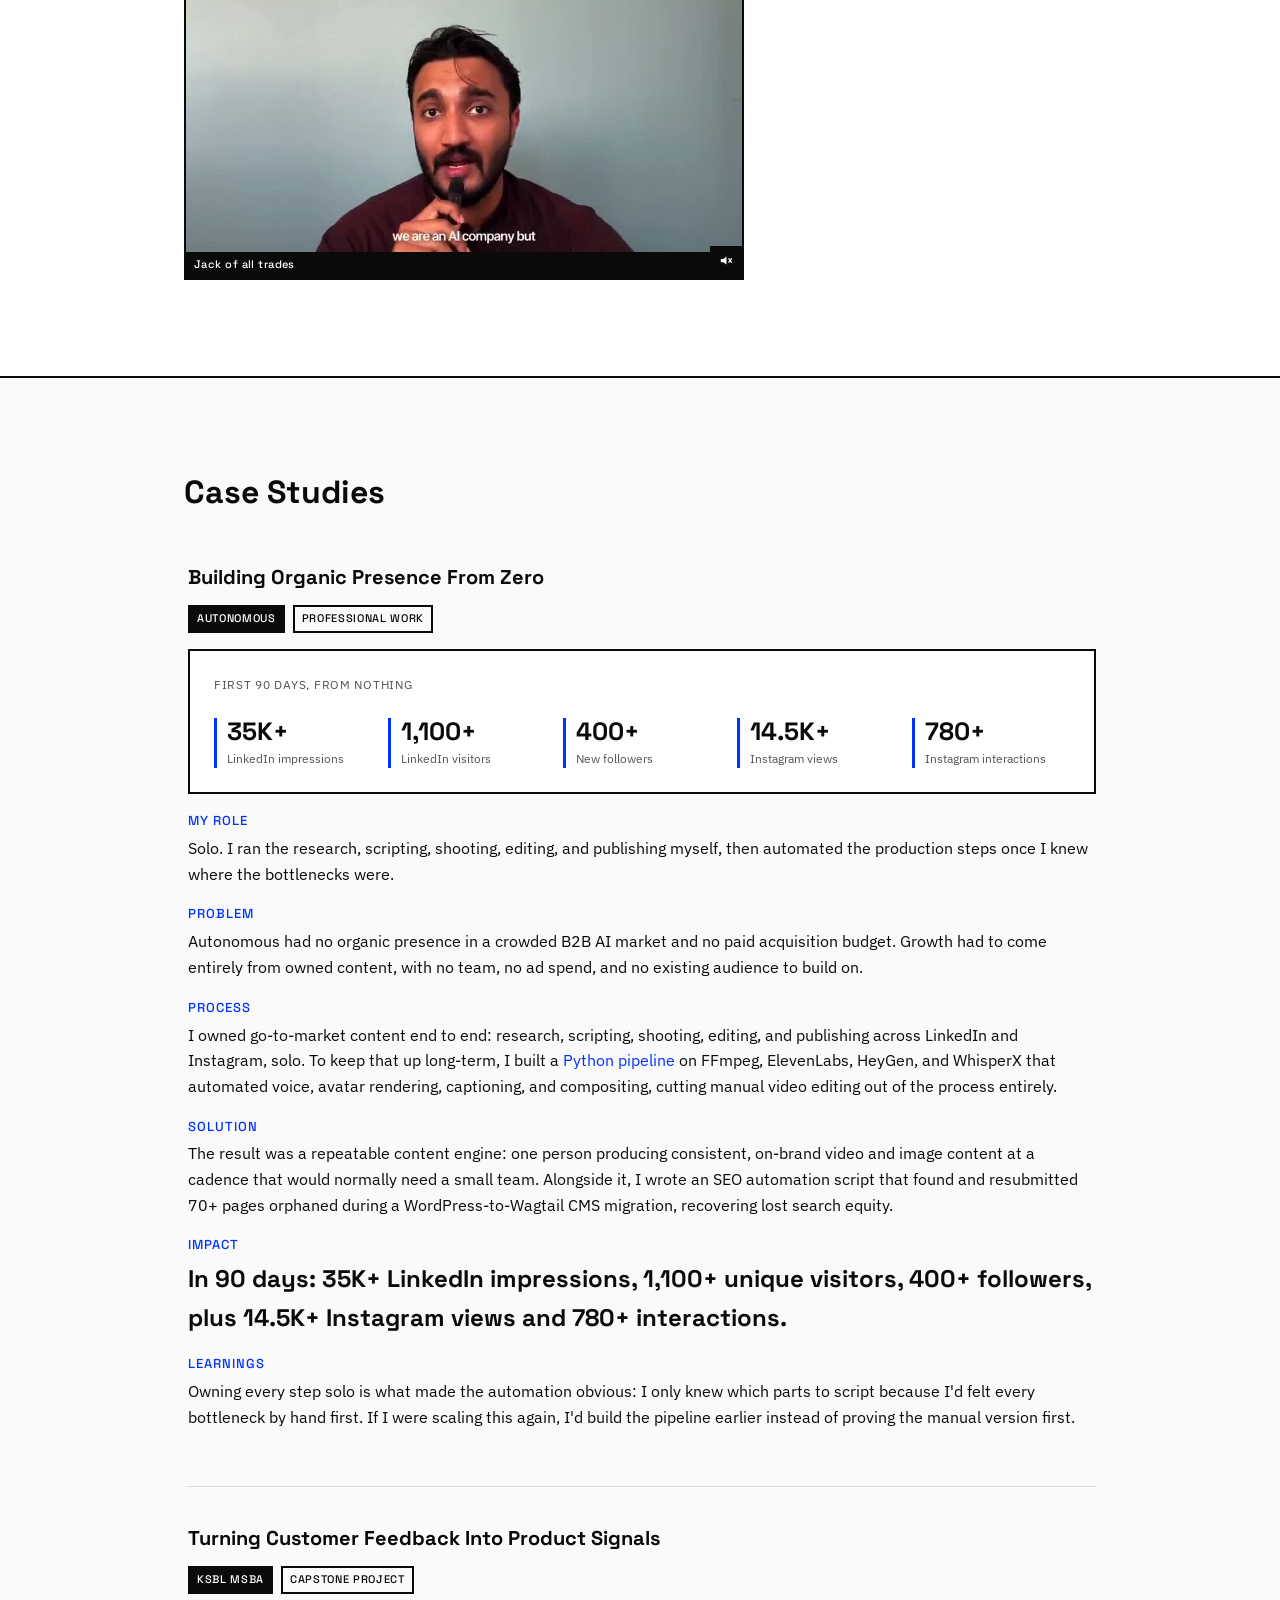
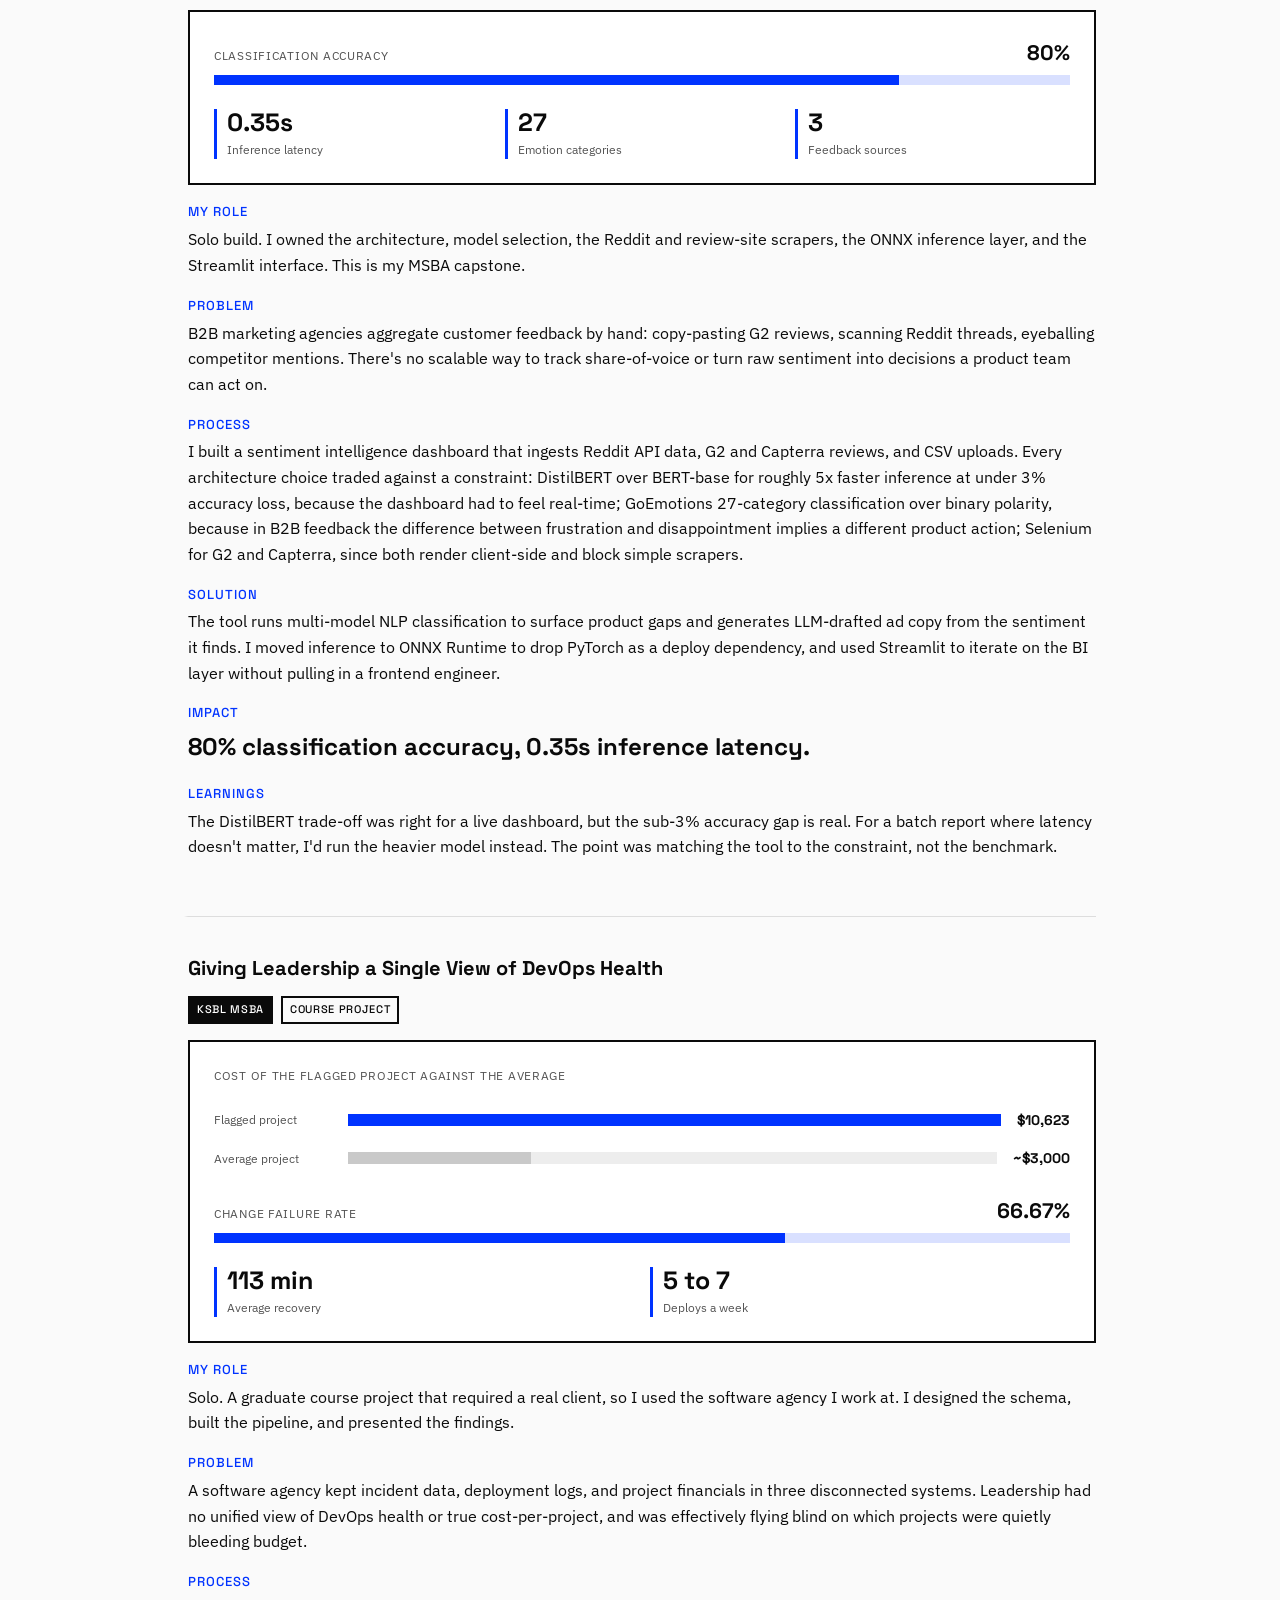
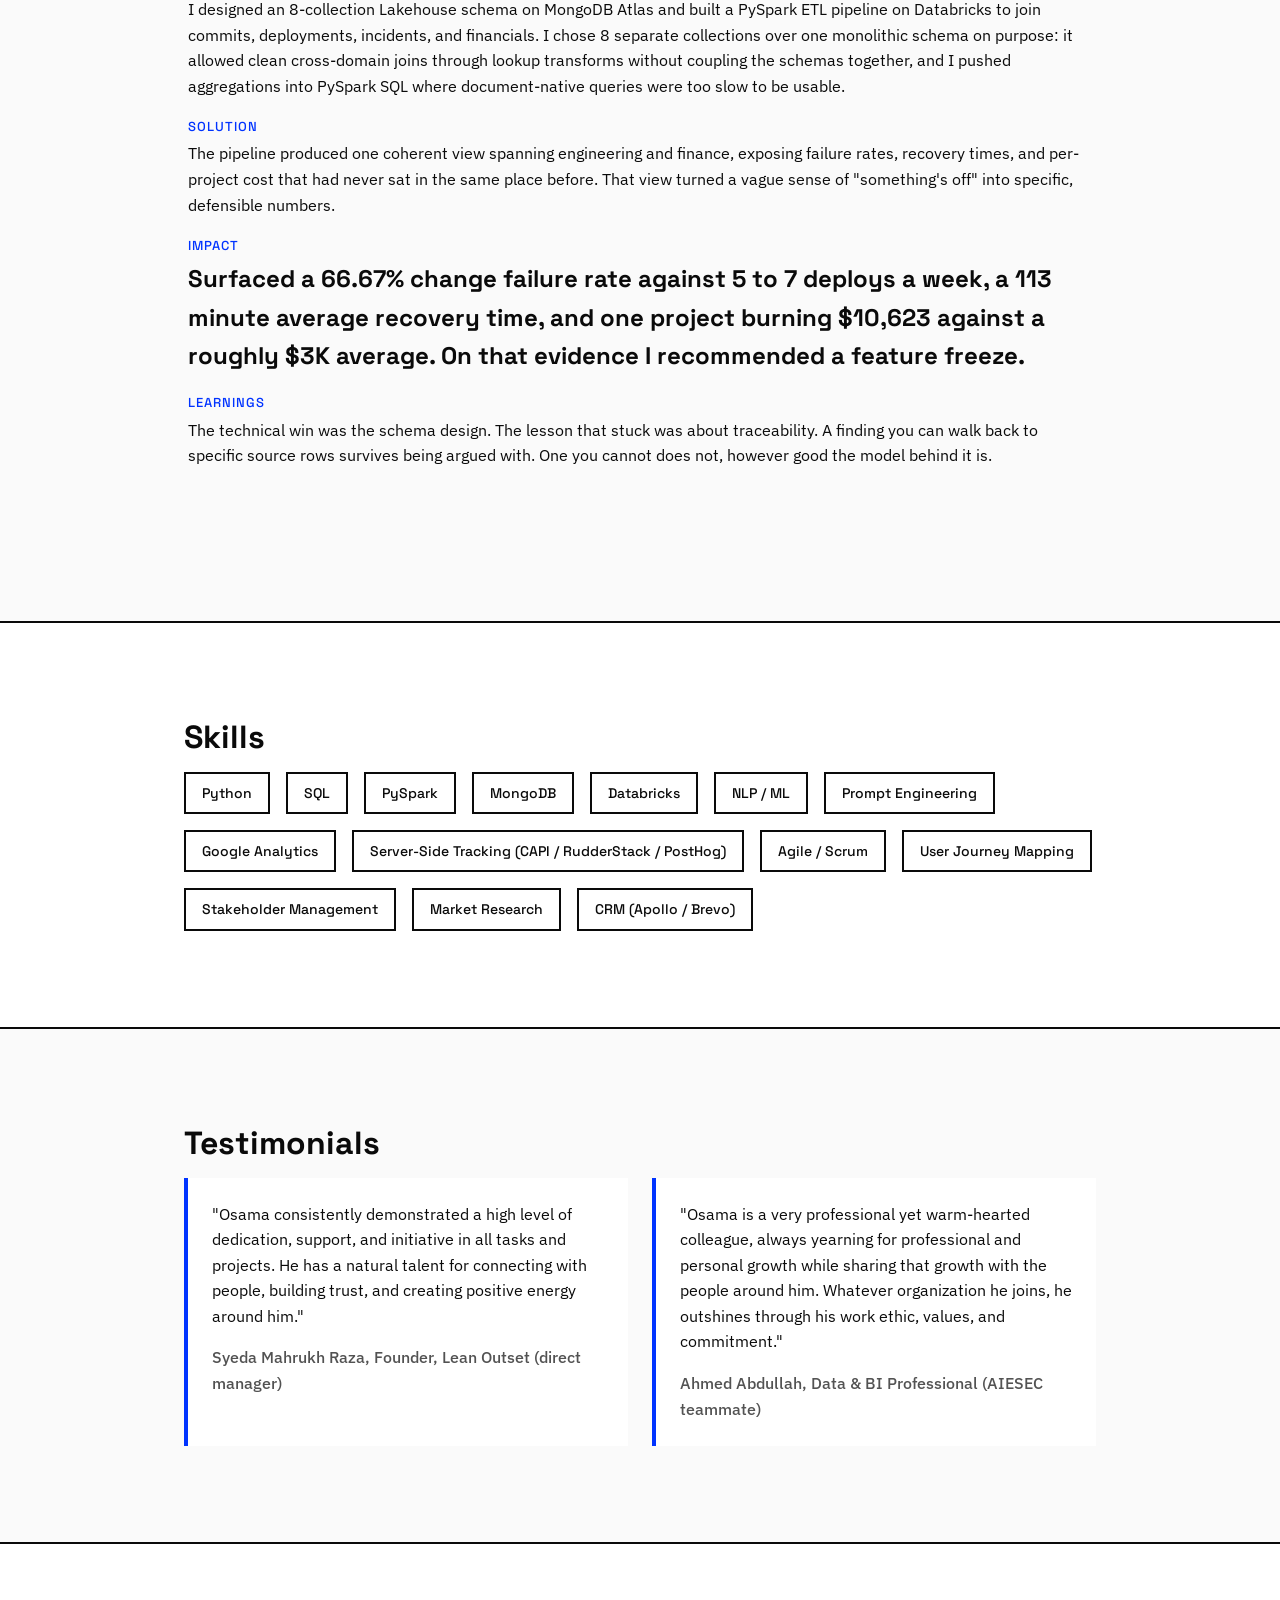
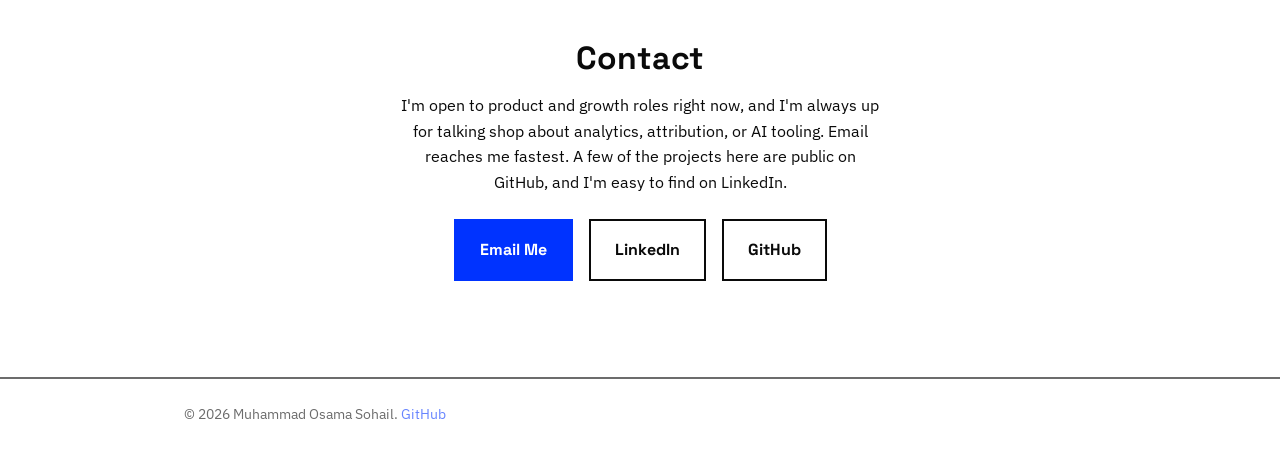
==== commit 54e1c613: "Give the copy more character without softening the claims The owner asked for more personality while" ====
--- a/public/index.html
+++ b/public/index.html
@@ -71,7 +71,7 @@
   <section id="hero">
     <div class="container hero-inner">
       <h1>I treat marketing like a product: instrumented, attributed, and built around how users actually behave.</h1>
-      <p class="hero-subline">My work sits between analytics engineering and go-to-market. I turn raw signals like customer feedback, attribution data, and content performance into systems that hold up.</p>
+      <p class="hero-subline">I work between analytics engineering and go-to-market. In practice that makes me the person who notices the dashboard and the CRM disagree, and then goes looking for where the data leaked out.</p>
       <a class="btn" href="#case-studies">View Case Studies ↓</a>
     </div>
   </section>
@@ -80,10 +80,10 @@
       <h2>About</h2>
       <div class="about-grid">
       <div class="about-copy">
-      <p>I'm a product and growth professional who approaches marketing like an engineering problem: instrument it, attribute it, and obsess over how real users actually behave.</p>
-      <p>At Autonomous, a B2B AI agency, I own the full marketing stack end to end. That ranges from scoping a server-side tracking architecture to recover attribution after iOS 14, to building AI content tooling that keeps brand voice consistent as output scales. I like the parts of growth most people hand off to someone else: the pipelines, the tracking, the automation underneath the content.</p>
-      <p>My MSBA capstone grew out of a gap I kept hitting in practice: B2B agencies had no scalable way to turn customer feedback into product signals. So I built one, a live sentiment intelligence tool.</p>
-      <p>Before this, I worked in product operations (Agile delivery, UX research, journey mapping) at a startup studio, and started my career in relationship banking. That ground-level path taught me what most dashboards can't: where users actually drop off, and what growth really means at the unit level.</p>
+      <p>I'm a product and growth person who cannot leave a number alone. When a metric looks good I want to know which query produced it, and when it looks bad I want exactly the same thing.</p>
+      <p>At Autonomous, a B2B AI agency, I own the marketing stack end to end. That has meant scoping a server-side tracking architecture to claw back attribution after iOS 14, and building AI content tooling that holds brand voice steady while output goes up. I like the parts of growth most people are glad to hand off: the pipelines, the tracking, the automation sitting underneath the content.</p>
+      <p>My MSBA capstone came straight out of something that kept bugging me at work. Agencies were reading customer feedback by hand, copy pasting reviews into spreadsheets, and calling that research. So I built a sentiment intelligence tool that does the reading instead.</p>
+      <p>Before this I worked in product operations at a startup studio, on Agile delivery, UX research and journey mapping, and I started out in relationship banking. Sitting across from actual customers for a living teaches you something a funnel chart will not, which is where people quietly give up and what one unit of growth genuinely costs.</p>
       </div>
       <figure class="headshot-frame">
         <img src="assets/headshot.jpg"
@@ -603,7 +603,7 @@
   <section id="contact">
     <div class="container reveal">
       <h2>Contact</h2>
-      <p>I'm currently open to product and growth roles and always glad to talk shop on analytics, attribution, or AI tooling. The fastest way to reach me is email. You can also find me on LinkedIn, and the code for the projects below is on GitHub.</p>
+      <p>I'm open to product and growth roles right now, and I'm always up for talking shop about analytics, attribution, or AI tooling. Email reaches me fastest. A few of the projects here are public on GitHub, and I'm easy to find on LinkedIn.</p>
       <div class="contact-links">
         <a class="btn" href="mailto:muhammadosamasohail99@gmail.com">Email Me</a>
         <a class="btn btn-outline" href="https://linkedin.com/in/muhammadosamasohail" target="_blank" rel="noopener">LinkedIn</a>
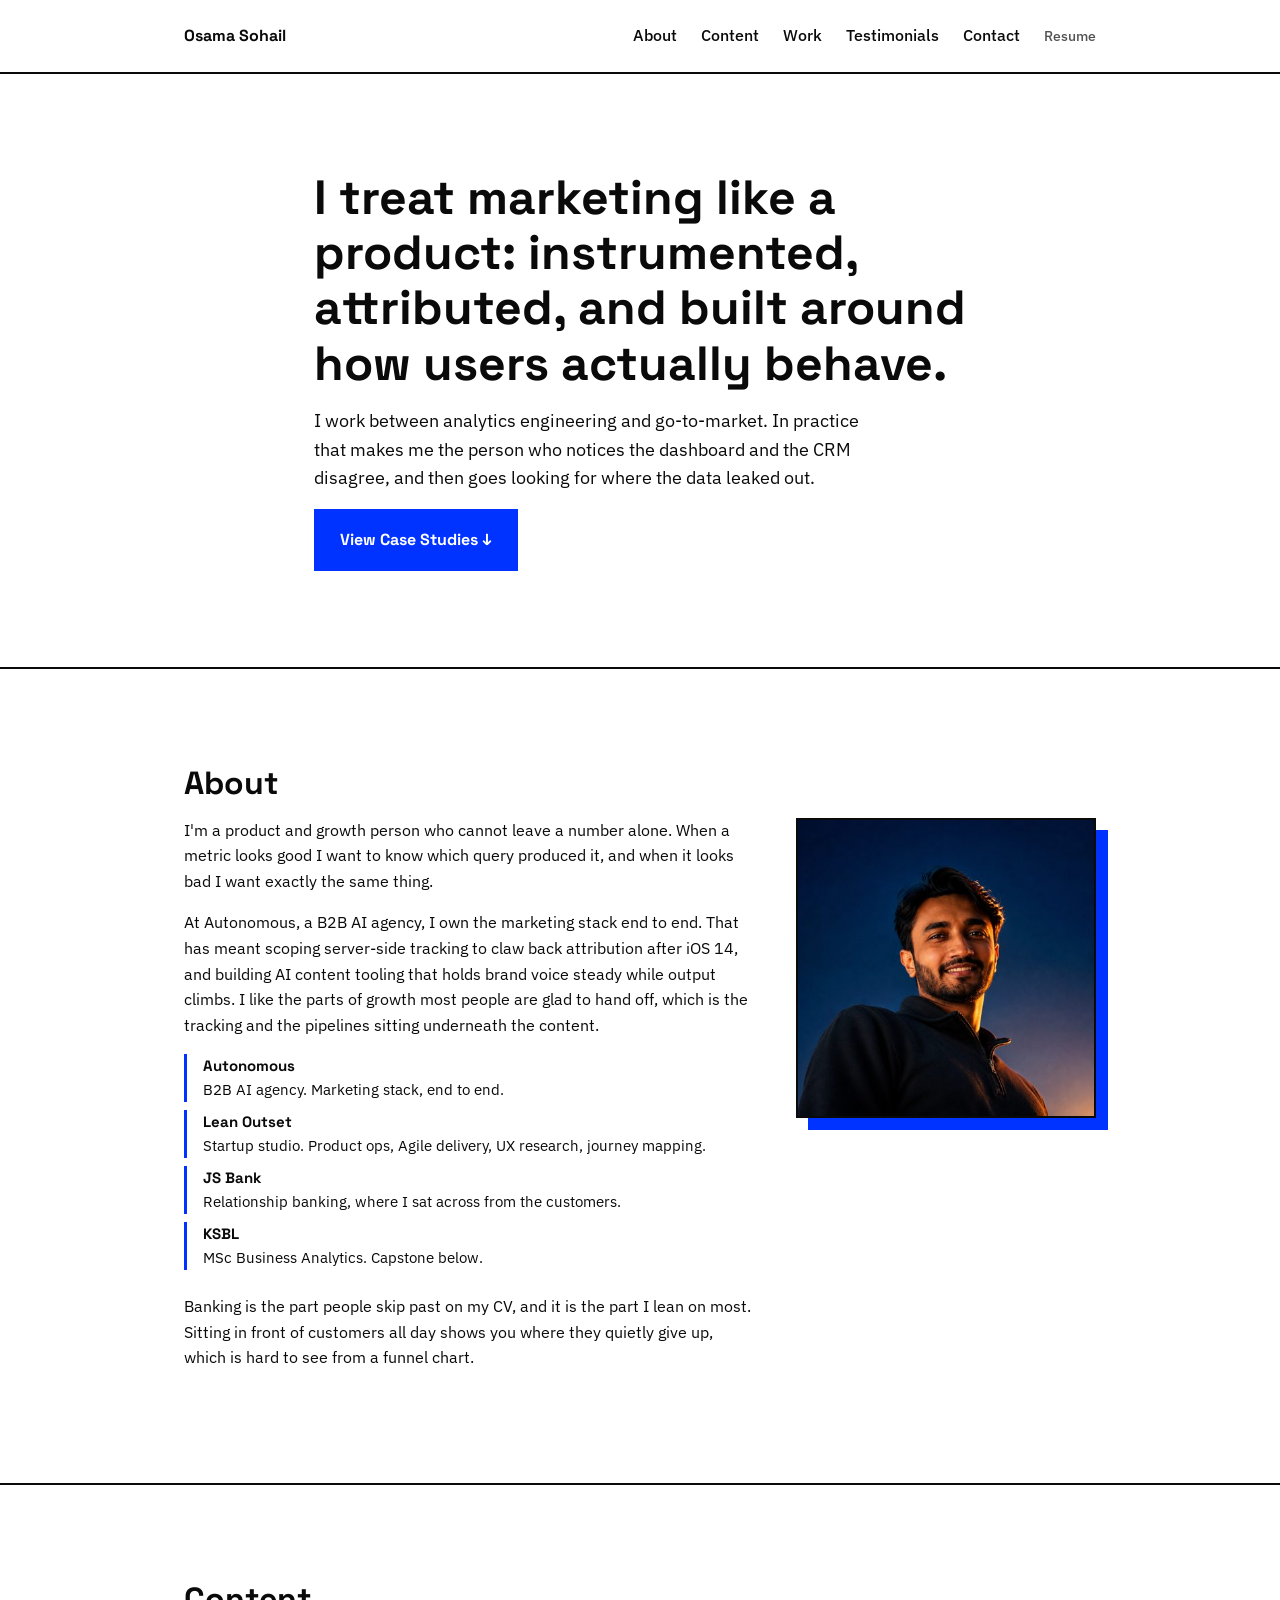
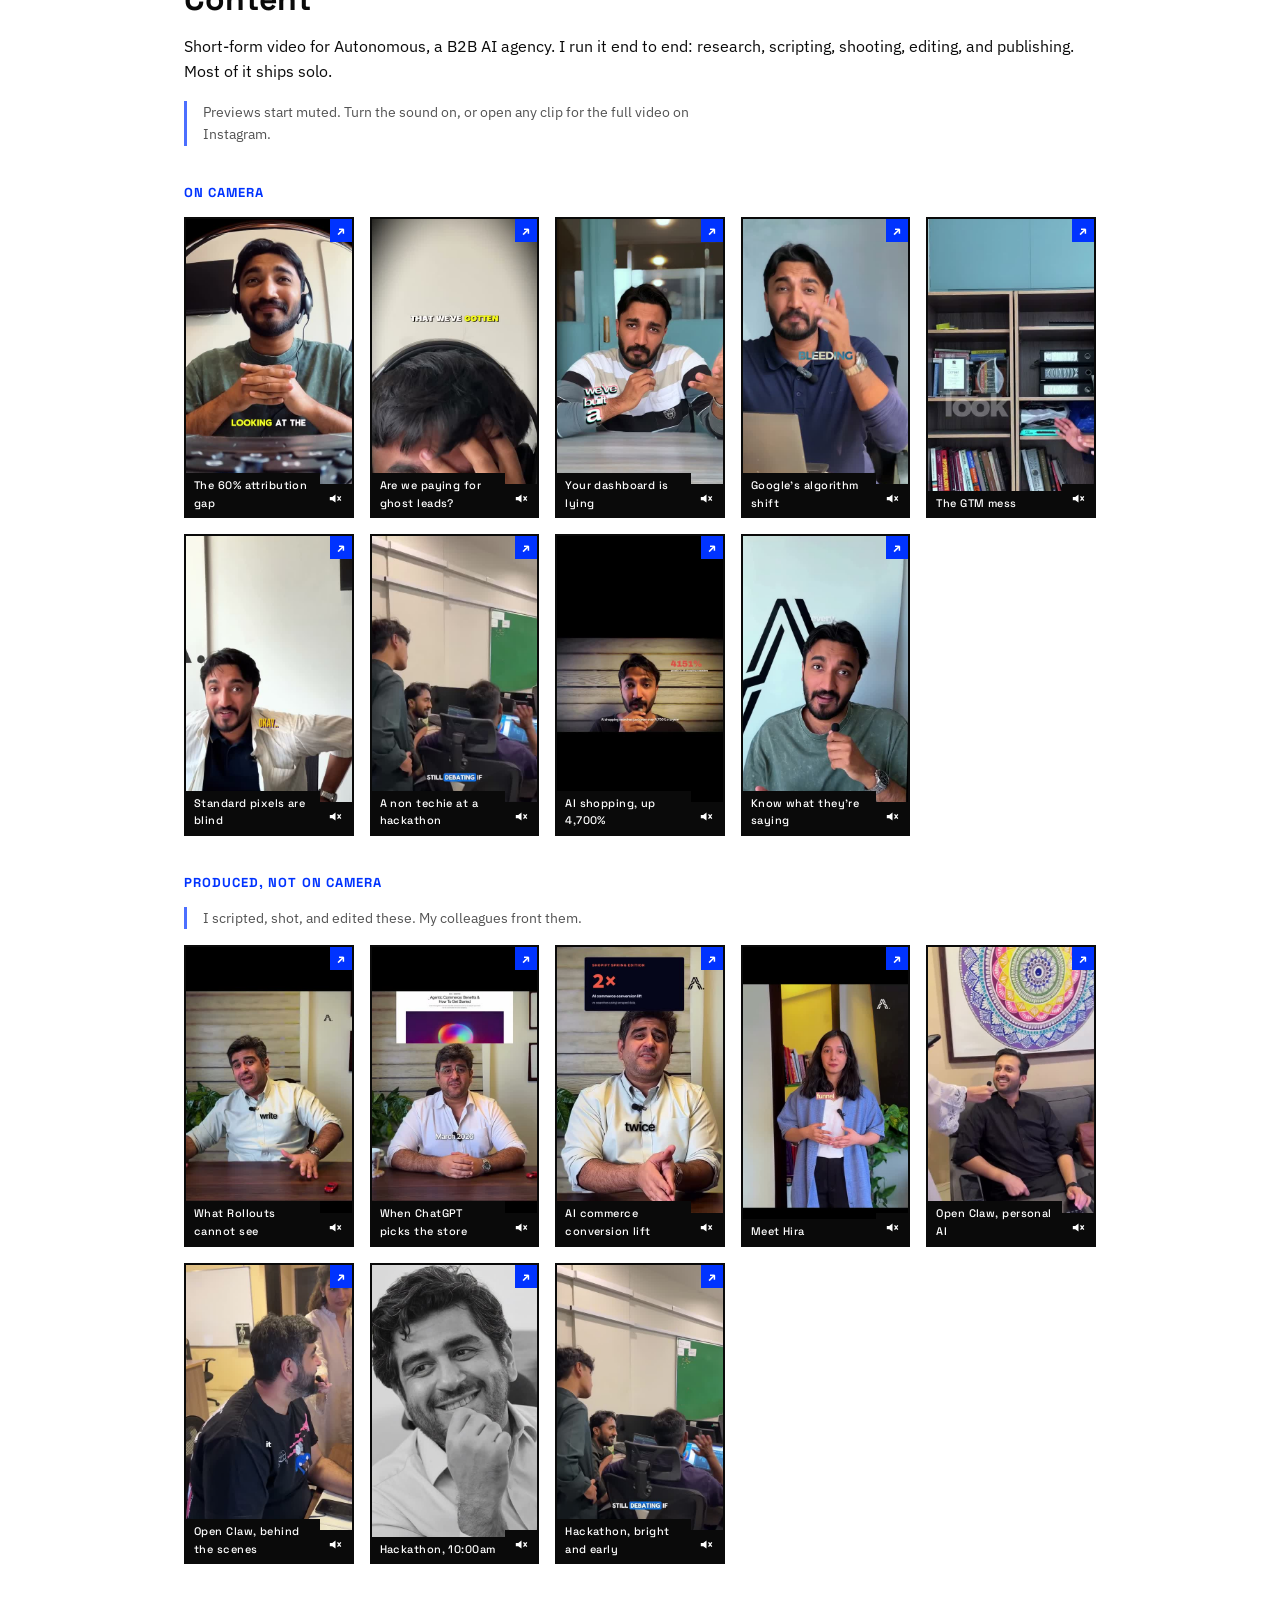
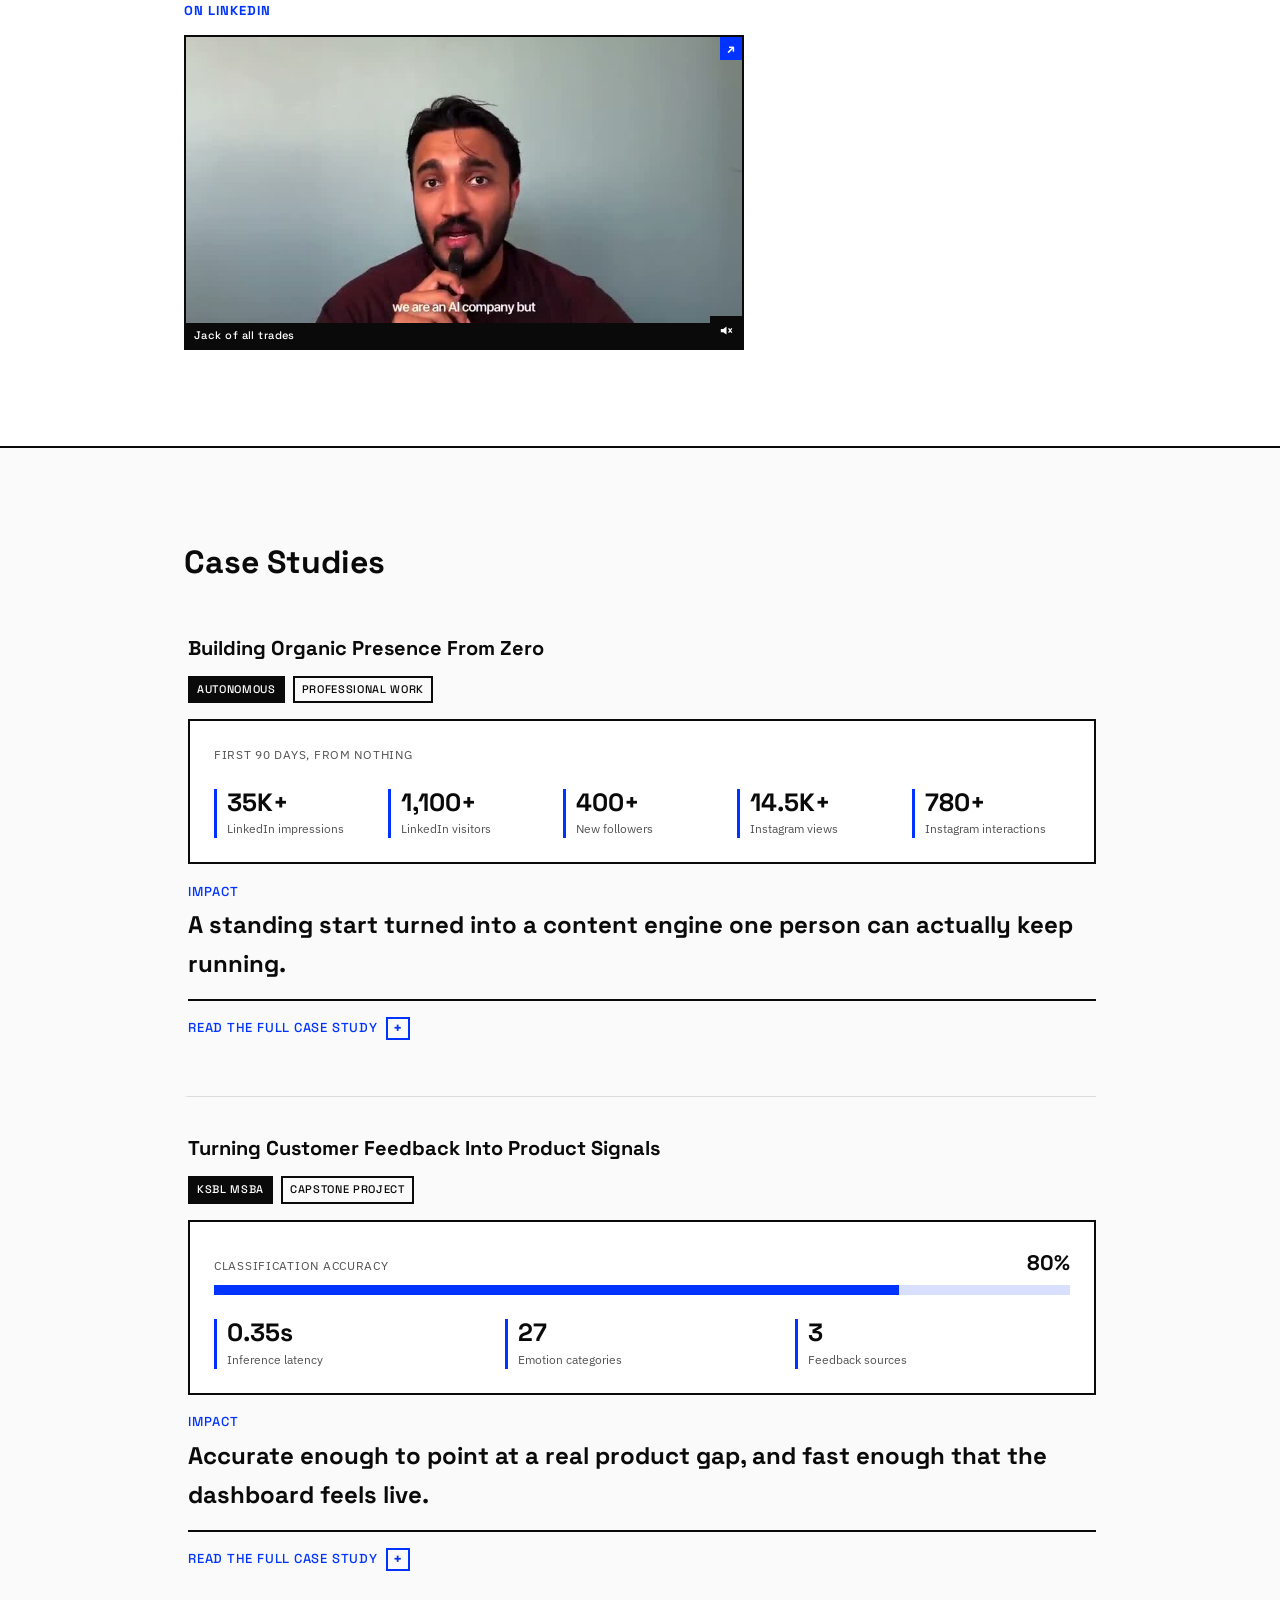
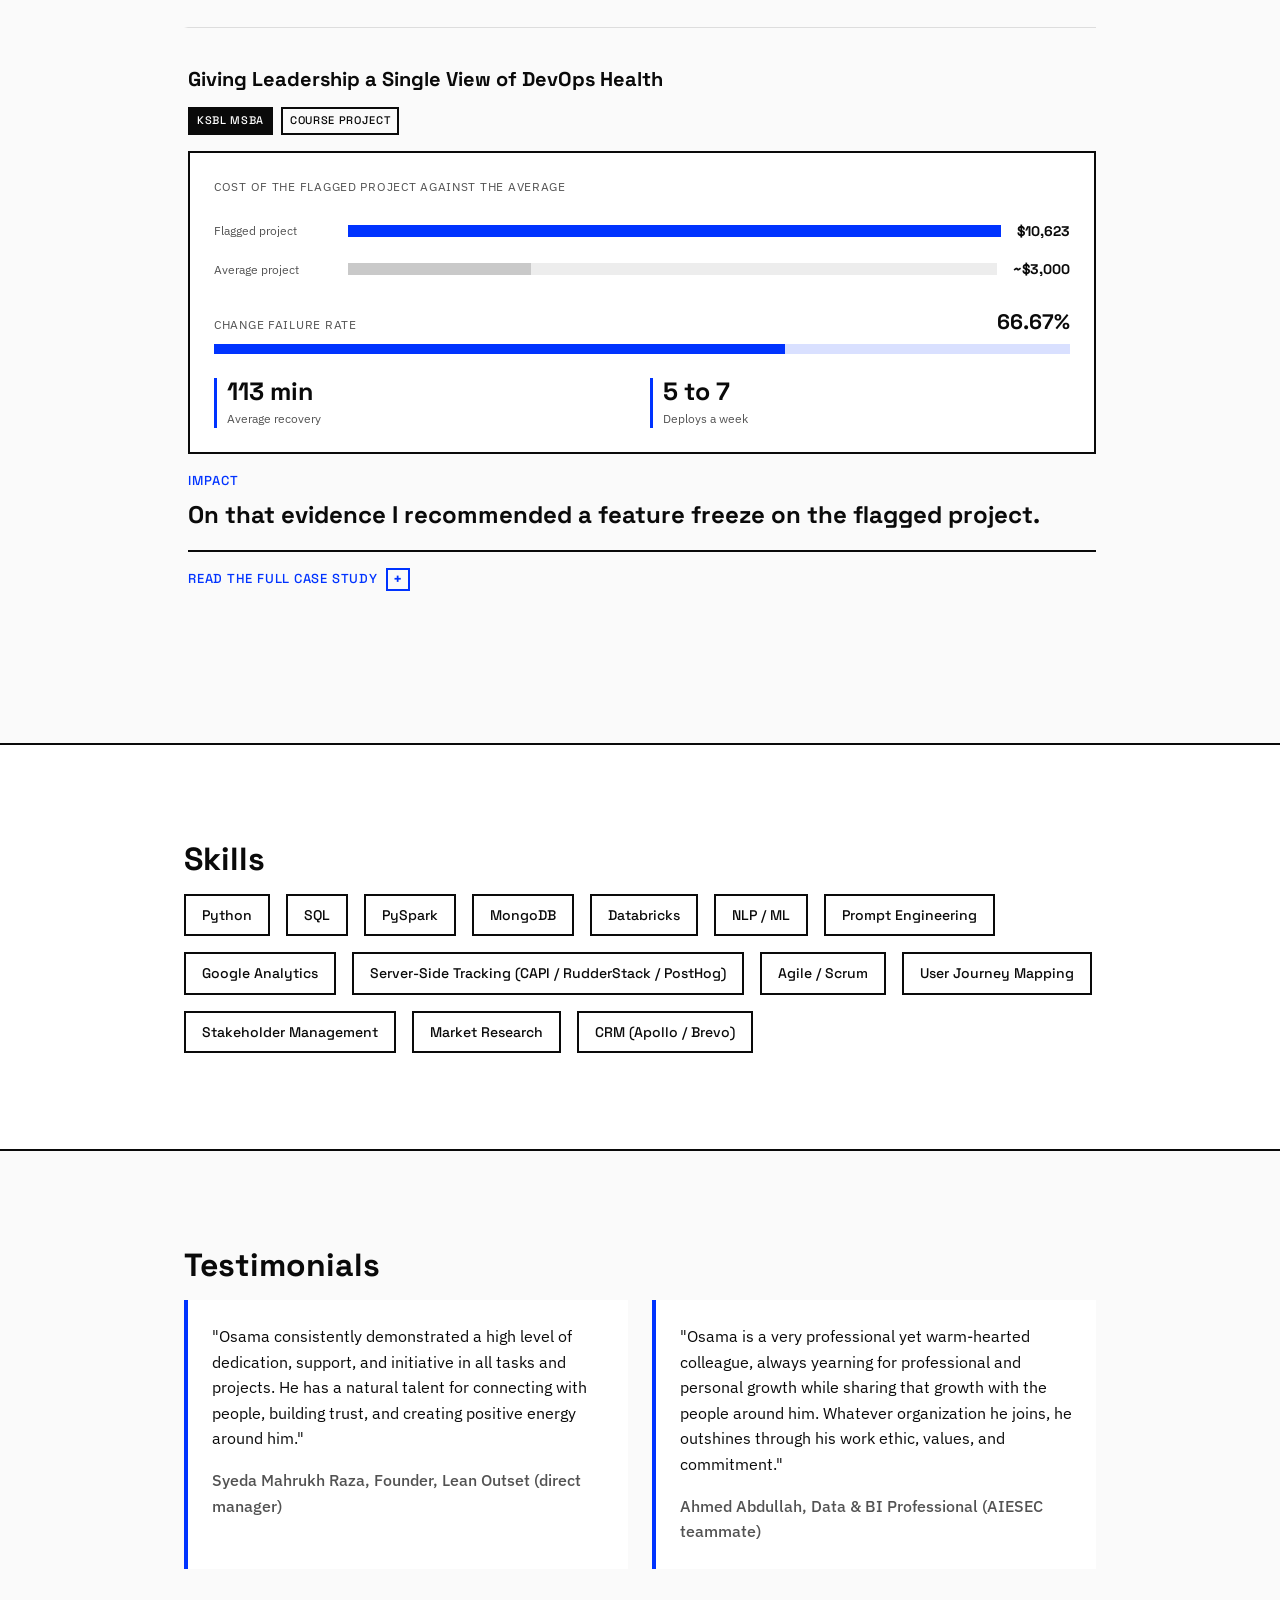
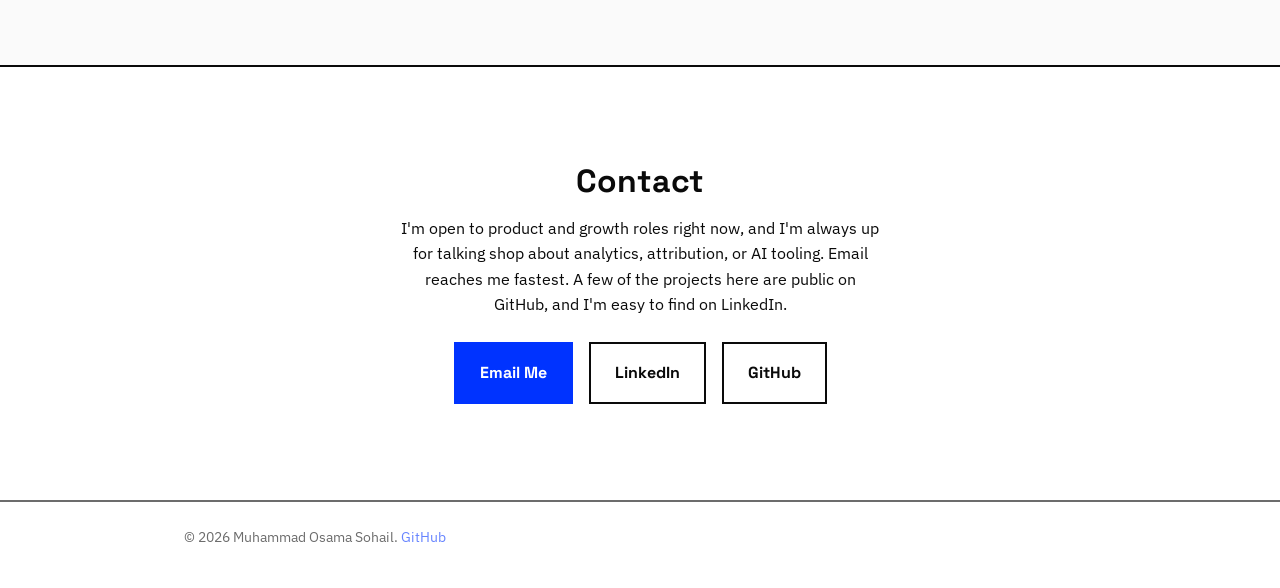
==== commit ce8c6dbc: "Collapse case studies, trim About, stop repeating the impact numbers Impact was restating the figure" ====
--- a/public/index.html
+++ b/public/index.html
@@ -81,9 +81,14 @@
       <div class="about-grid">
       <div class="about-copy">
       <p>I'm a product and growth person who cannot leave a number alone. When a metric looks good I want to know which query produced it, and when it looks bad I want exactly the same thing.</p>
-      <p>At Autonomous, a B2B AI agency, I own the marketing stack end to end. That has meant scoping a server-side tracking architecture to claw back attribution after iOS 14, and building AI content tooling that holds brand voice steady while output goes up. I like the parts of growth most people are glad to hand off: the pipelines, the tracking, the automation sitting underneath the content.</p>
-      <p>My MSBA capstone came straight out of something that kept bugging me at work. Agencies were reading customer feedback by hand, copy pasting reviews into spreadsheets, and calling that research. So I built a sentiment intelligence tool that does the reading instead.</p>
-      <p>Before this I worked in product operations at a startup studio, on Agile delivery, UX research and journey mapping, and I started out in relationship banking. Sitting across from actual customers for a living teaches you something a funnel chart will not, which is where people quietly give up and what one unit of growth genuinely costs.</p>
+      <p>At Autonomous, a B2B AI agency, I own the marketing stack end to end. That has meant scoping server-side tracking to claw back attribution after iOS 14, and building AI content tooling that holds brand voice steady while output climbs. I like the parts of growth most people are glad to hand off, which is the tracking and the pipelines sitting underneath the content.</p>
+      <ul class="about-path">
+        <li><strong>Autonomous</strong> B2B AI agency. Marketing stack, end to end.</li>
+        <li><strong>Lean Outset</strong> Startup studio. Product ops, Agile delivery, UX research, journey mapping.</li>
+        <li><strong>JS Bank</strong> Relationship banking, where I sat across from the customers.</li>
+        <li><strong>KSBL</strong> MSc Business Analytics. Capstone below.</li>
+      </ul>
+      <p>Banking is the part people skip past on my CV, and it is the part I lean on most. Sitting in front of customers all day shows you where they quietly give up, which is hard to see from a funnel chart.</p>
       </div>
       <figure class="headshot-frame">
         <img src="assets/headshot.jpg"
@@ -438,30 +443,33 @@
             <div class="fig-stat"><span class="fig-stat-value">780+</span><span class="fig-stat-label">Instagram interactions</span></div>
           </div>
         </div>
-        <div class="cs-role">
-          <h4>My Role</h4>
-          <p>Solo. I ran the research, scripting, shooting, editing, and publishing myself, then automated the production steps once I knew where the bottlenecks were.</p>
-        </div>
-        <div class="cs-problem">
-          <h4>Problem</h4>
-          <p>Autonomous had no organic presence in a crowded B2B AI market and no paid acquisition budget. Growth had to come entirely from owned content, with no team, no ad spend, and no existing audience to build on.</p>
-        </div>
-        <div class="cs-process">
-          <h4>Process</h4>
-          <p>I owned go-to-market content end to end: research, scripting, shooting, editing, and publishing across LinkedIn and Instagram, solo. To keep that up long-term, I built a <a href="https://github.com/muhammadosamasohail/avatar-pipeline" target="_blank" rel="noopener">Python pipeline</a> on FFmpeg, ElevenLabs, HeyGen, and WhisperX that automated voice, avatar rendering, captioning, and compositing, cutting manual video editing out of the process entirely.</p>
-        </div>
-        <div class="cs-solution">
-          <h4>Solution</h4>
-          <p>The result was a repeatable content engine: one person producing consistent, on-brand video and image content at a cadence that would normally need a small team. Alongside it, I wrote an SEO automation script that found and resubmitted 70+ pages orphaned during a WordPress-to-Wagtail CMS migration, recovering lost search equity.</p>
-        </div>
         <div class="cs-impact">
           <h4>Impact</h4>
-          <p class="cs-metric">In 90 days: 35K+ LinkedIn impressions, 1,100+ unique visitors, 400+ followers, plus 14.5K+ Instagram views and 780+ interactions.</p>
+          <p class="cs-metric">A standing start turned into a content engine one person can actually keep running.</p>
         </div>
-        <div class="cs-learnings">
-          <h4>Learnings</h4>
-          <p>Owning every step solo is what made the automation obvious: I only knew which parts to script because I'd felt every bottleneck by hand first. If I were scaling this again, I'd build the pipeline earlier instead of proving the manual version first.</p>
-        </div>
+        <details class="cs-more">
+          <summary>Read the full case study<span class="visually-hidden">: Building Organic Presence From Zero</span></summary>
+          <div class="cs-role">
+            <h4>My Role</h4>
+            <p>Solo, from research through to publishing. Once I had felt every bottleneck by hand, I automated the production steps.</p>
+          </div>
+          <div class="cs-problem">
+            <h4>Problem</h4>
+            <p>Autonomous had no organic presence in a crowded B2B AI market and no paid acquisition budget. Growth had to come entirely from owned content, with no team, no ad spend, and no existing audience to build on.</p>
+          </div>
+          <div class="cs-process">
+            <h4>Process</h4>
+            <p>I owned go-to-market content across LinkedIn and Instagram, solo. To keep that up long-term, I built a <a href="https://github.com/muhammadosamasohail/avatar-pipeline" target="_blank" rel="noopener">Python pipeline</a> on FFmpeg, ElevenLabs, HeyGen, and WhisperX that automated voice, avatar rendering, captioning, and compositing, cutting manual video editing out of the process entirely.</p>
+          </div>
+          <div class="cs-solution">
+            <h4>Solution</h4>
+            <p>The result was a repeatable content engine: one person producing consistent, on-brand video and image content at a cadence that would normally need a small team. Alongside it, I wrote an SEO automation script that found and resubmitted 70+ pages orphaned during a WordPress-to-Wagtail CMS migration, recovering lost search equity.</p>
+          </div>
+          <div class="cs-learnings">
+            <h4>Learnings</h4>
+            <p>Owning every step solo is what made the automation obvious: I only knew which parts to script because I'd felt every bottleneck by hand first. If I were scaling this again, I'd build the pipeline earlier instead of proving the manual version first.</p>
+          </div>
+        </details>
       </article>
       <article class="case-study reveal">
         <h3>Turning Customer Feedback Into Product Signals</h3>
@@ -480,30 +488,33 @@
             <div class="fig-stat"><span class="fig-stat-value">3</span><span class="fig-stat-label">Feedback sources</span></div>
           </div>
         </div>
-        <div class="cs-role">
-          <h4>My Role</h4>
-          <p>Solo build. I owned the architecture, model selection, the Reddit and review-site scrapers, the ONNX inference layer, and the Streamlit interface. This is my MSBA capstone.</p>
-        </div>
-        <div class="cs-problem">
-          <h4>Problem</h4>
-          <p>B2B marketing agencies aggregate customer feedback by hand: copy-pasting G2 reviews, scanning Reddit threads, eyeballing competitor mentions. There's no scalable way to track share-of-voice or turn raw sentiment into decisions a product team can act on.</p>
-        </div>
-        <div class="cs-process">
-          <h4>Process</h4>
-          <p>I built a sentiment intelligence dashboard that ingests Reddit API data, G2 and Capterra reviews, and CSV uploads. Every architecture choice traded against a constraint: DistilBERT over BERT-base for roughly 5x faster inference at under 3% accuracy loss, because the dashboard had to feel real-time; GoEmotions 27-category classification over binary polarity, because in B2B feedback the difference between frustration and disappointment implies a different product action; Selenium for G2 and Capterra, since both render client-side and block simple scrapers.</p>
-        </div>
-        <div class="cs-solution">
-          <h4>Solution</h4>
-          <p>The tool runs multi-model NLP classification to surface product gaps and generates LLM-drafted ad copy from the sentiment it finds. I moved inference to ONNX Runtime to drop PyTorch as a deploy dependency, and used Streamlit to iterate on the BI layer without pulling in a frontend engineer.</p>
-        </div>
         <div class="cs-impact">
           <h4>Impact</h4>
-          <p class="cs-metric">80% classification accuracy, 0.35s inference latency.</p>
+          <p class="cs-metric">Accurate enough to point at a real product gap, and fast enough that the dashboard feels live.</p>
         </div>
-        <div class="cs-learnings">
-          <h4>Learnings</h4>
-          <p>The DistilBERT trade-off was right for a live dashboard, but the sub-3% accuracy gap is real. For a batch report where latency doesn't matter, I'd run the heavier model instead. The point was matching the tool to the constraint, not the benchmark.</p>
-        </div>
+        <details class="cs-more">
+          <summary>Read the full case study<span class="visually-hidden">: Turning Customer Feedback Into Product Signals</span></summary>
+          <div class="cs-role">
+            <h4>My Role</h4>
+            <p>Solo build. I owned the architecture, model selection, the Reddit and review-site scrapers, the ONNX inference layer, and the Streamlit interface. This is my MSBA capstone.</p>
+          </div>
+          <div class="cs-problem">
+            <h4>Problem</h4>
+            <p>B2B marketing agencies aggregate customer feedback by hand: copy-pasting G2 reviews, scanning Reddit threads, eyeballing competitor mentions. There's no scalable way to track share-of-voice or turn raw sentiment into decisions a product team can act on.</p>
+          </div>
+          <div class="cs-process">
+            <h4>Process</h4>
+            <p>I built a sentiment intelligence dashboard that ingests Reddit API data, G2 and Capterra reviews, and CSV uploads. Every architecture choice traded against a constraint: DistilBERT over BERT-base for roughly 5x faster inference at under 3% accuracy loss, because the dashboard had to feel real-time; GoEmotions 27-category classification over binary polarity, because in B2B feedback the difference between frustration and disappointment implies a different product action; Selenium for G2 and Capterra, since both render client-side and block simple scrapers.</p>
+          </div>
+          <div class="cs-solution">
+            <h4>Solution</h4>
+            <p>The tool runs multi-model NLP classification to surface product gaps and generates LLM-drafted ad copy from the sentiment it finds. I moved inference to ONNX Runtime to drop PyTorch as a deploy dependency, and used Streamlit to iterate on the BI layer without pulling in a frontend engineer.</p>
+          </div>
+          <div class="cs-learnings">
+            <h4>Learnings</h4>
+            <p>The DistilBERT trade-off was right for a live dashboard, but the sub-3% accuracy gap is real. For a batch report where latency doesn't matter, I'd run the heavier model instead. The point was matching the tool to the constraint, not the benchmark.</p>
+          </div>
+        </details>
       </article>
       <article class="case-study reveal">
         <h3>Giving Leadership a Single View of DevOps Health</h3>
@@ -534,30 +545,33 @@
             <div class="fig-stat"><span class="fig-stat-value">5 to 7</span><span class="fig-stat-label">Deploys a week</span></div>
           </div>
         </div>
-        <div class="cs-role">
-          <h4>My Role</h4>
-          <p>Solo. A graduate course project that required a real client, so I used the software agency I work at. I designed the schema, built the pipeline, and presented the findings.</p>
-        </div>
-        <div class="cs-problem">
-          <h4>Problem</h4>
-          <p>A software agency kept incident data, deployment logs, and project financials in three disconnected systems. Leadership had no unified view of DevOps health or true cost-per-project, and was effectively flying blind on which projects were quietly bleeding budget.</p>
-        </div>
-        <div class="cs-process">
-          <h4>Process</h4>
-          <p>I designed an 8-collection Lakehouse schema on MongoDB Atlas and built a PySpark ETL pipeline on Databricks to join commits, deployments, incidents, and financials. I chose 8 separate collections over one monolithic schema on purpose: it allowed clean cross-domain joins through lookup transforms without coupling the schemas together, and I pushed aggregations into PySpark SQL where document-native queries were too slow to be usable.</p>
-        </div>
-        <div class="cs-solution">
-          <h4>Solution</h4>
-          <p>The pipeline produced one coherent view spanning engineering and finance, exposing failure rates, recovery times, and per-project cost that had never sat in the same place before. That view turned a vague sense of "something's off" into specific, defensible numbers.</p>
-        </div>
         <div class="cs-impact">
           <h4>Impact</h4>
-          <p class="cs-metric">Surfaced a 66.67% change failure rate against 5 to 7 deploys a week, a 113 minute average recovery time, and one project burning $10,623 against a roughly $3K average. On that evidence I recommended a feature freeze.</p>
+          <p class="cs-metric">On that evidence I recommended a feature freeze on the flagged project.</p>
         </div>
-        <div class="cs-learnings">
-          <h4>Learnings</h4>
-          <p>The technical win was the schema design. The lesson that stuck was about traceability. A finding you can walk back to specific source rows survives being argued with. One you cannot does not, however good the model behind it is.</p>
-        </div>
+        <details class="cs-more">
+          <summary>Read the full case study<span class="visually-hidden">: Giving Leadership a Single View of DevOps Health</span></summary>
+          <div class="cs-role">
+            <h4>My Role</h4>
+            <p>Solo. A graduate course project that required a real client, so I used the software agency I work at. I designed the schema, built the pipeline, and presented the findings.</p>
+          </div>
+          <div class="cs-problem">
+            <h4>Problem</h4>
+            <p>A software agency kept incident data, deployment logs, and project financials in three disconnected systems. Leadership had no unified view of DevOps health or true cost-per-project, and was effectively flying blind on which projects were quietly bleeding budget.</p>
+          </div>
+          <div class="cs-process">
+            <h4>Process</h4>
+            <p>I designed an 8-collection Lakehouse schema on MongoDB Atlas and built a PySpark ETL pipeline on Databricks to join commits, deployments, incidents, and financials. I chose 8 separate collections over one monolithic schema on purpose: it allowed clean cross-domain joins through lookup transforms without coupling the schemas together, and I pushed aggregations into PySpark SQL where document-native queries were too slow to be usable.</p>
+          </div>
+          <div class="cs-solution">
+            <h4>Solution</h4>
+            <p>The pipeline produced one coherent view spanning engineering and finance, exposing failure rates, recovery times, and per-project cost that had never sat in the same place before. That view turned a vague sense of "something's off" into specific, defensible numbers.</p>
+          </div>
+          <div class="cs-learnings">
+            <h4>Learnings</h4>
+            <p>The technical win was the schema design. The lesson that stuck was about traceability. A finding you can walk back to specific source rows survives being argued with. One you cannot does not, however good the model behind it is.</p>
+          </div>
+        </details>
       </article>
 
 
--- a/public/css/style.css
+++ b/public/css/style.css
@@ -902,3 +902,75 @@
     padding: var(--space-2);
   }
 }
+
+/* The career path reads faster as a list than as a paragraph, and it carries
+   the same facts in a third of the words. */
+.about-path {
+  list-style: none;
+  margin: 0 0 var(--space-3) 0;
+  padding: 0;
+  display: grid;
+  gap: var(--space-1);
+  max-width: 640px;
+}
+
+.about-path li {
+  border-left: 3px solid var(--color-accent);
+  padding-left: var(--space-2);
+  font-size: 15px;
+}
+
+.about-path strong {
+  font-family: var(--font-heading);
+  font-weight: 700;
+  display: block;
+}
+
+/* Case studies open on the gist: title, badges, figure, impact. The narrative
+   lives behind a native details element, so it needs no JavaScript, stays
+   keyboard operable, and still works if scripts fail. */
+.cs-more {
+  margin-top: var(--space-2);
+  border-top: 2px solid var(--color-text);
+}
+
+.cs-more > summary {
+  list-style: none;
+  cursor: pointer;
+  display: flex;
+  align-items: center;
+  gap: var(--space-1);
+  padding: var(--space-2) 0;
+  font-family: var(--font-heading);
+  font-weight: 500;
+  font-size: 13px;
+  letter-spacing: 0.06em;
+  text-transform: uppercase;
+  color: var(--color-accent);
+}
+
+.cs-more > summary::-webkit-details-marker {
+  display: none;
+}
+
+/* A drawn indicator rather than the default triangle, to match the hard edges. */
+.cs-more > summary::after {
+  content: "+";
+  font-weight: 700;
+  font-size: 15px;
+  line-height: 1;
+  border: 2px solid var(--color-accent);
+  padding: 1px 5px 3px;
+}
+
+.cs-more[open] > summary::after {
+  content: "\2013";
+}
+
+.cs-more > summary:hover {
+  text-decoration: underline;
+}
+
+.cs-more > div:first-of-type {
+  margin-top: var(--space-1);
+}
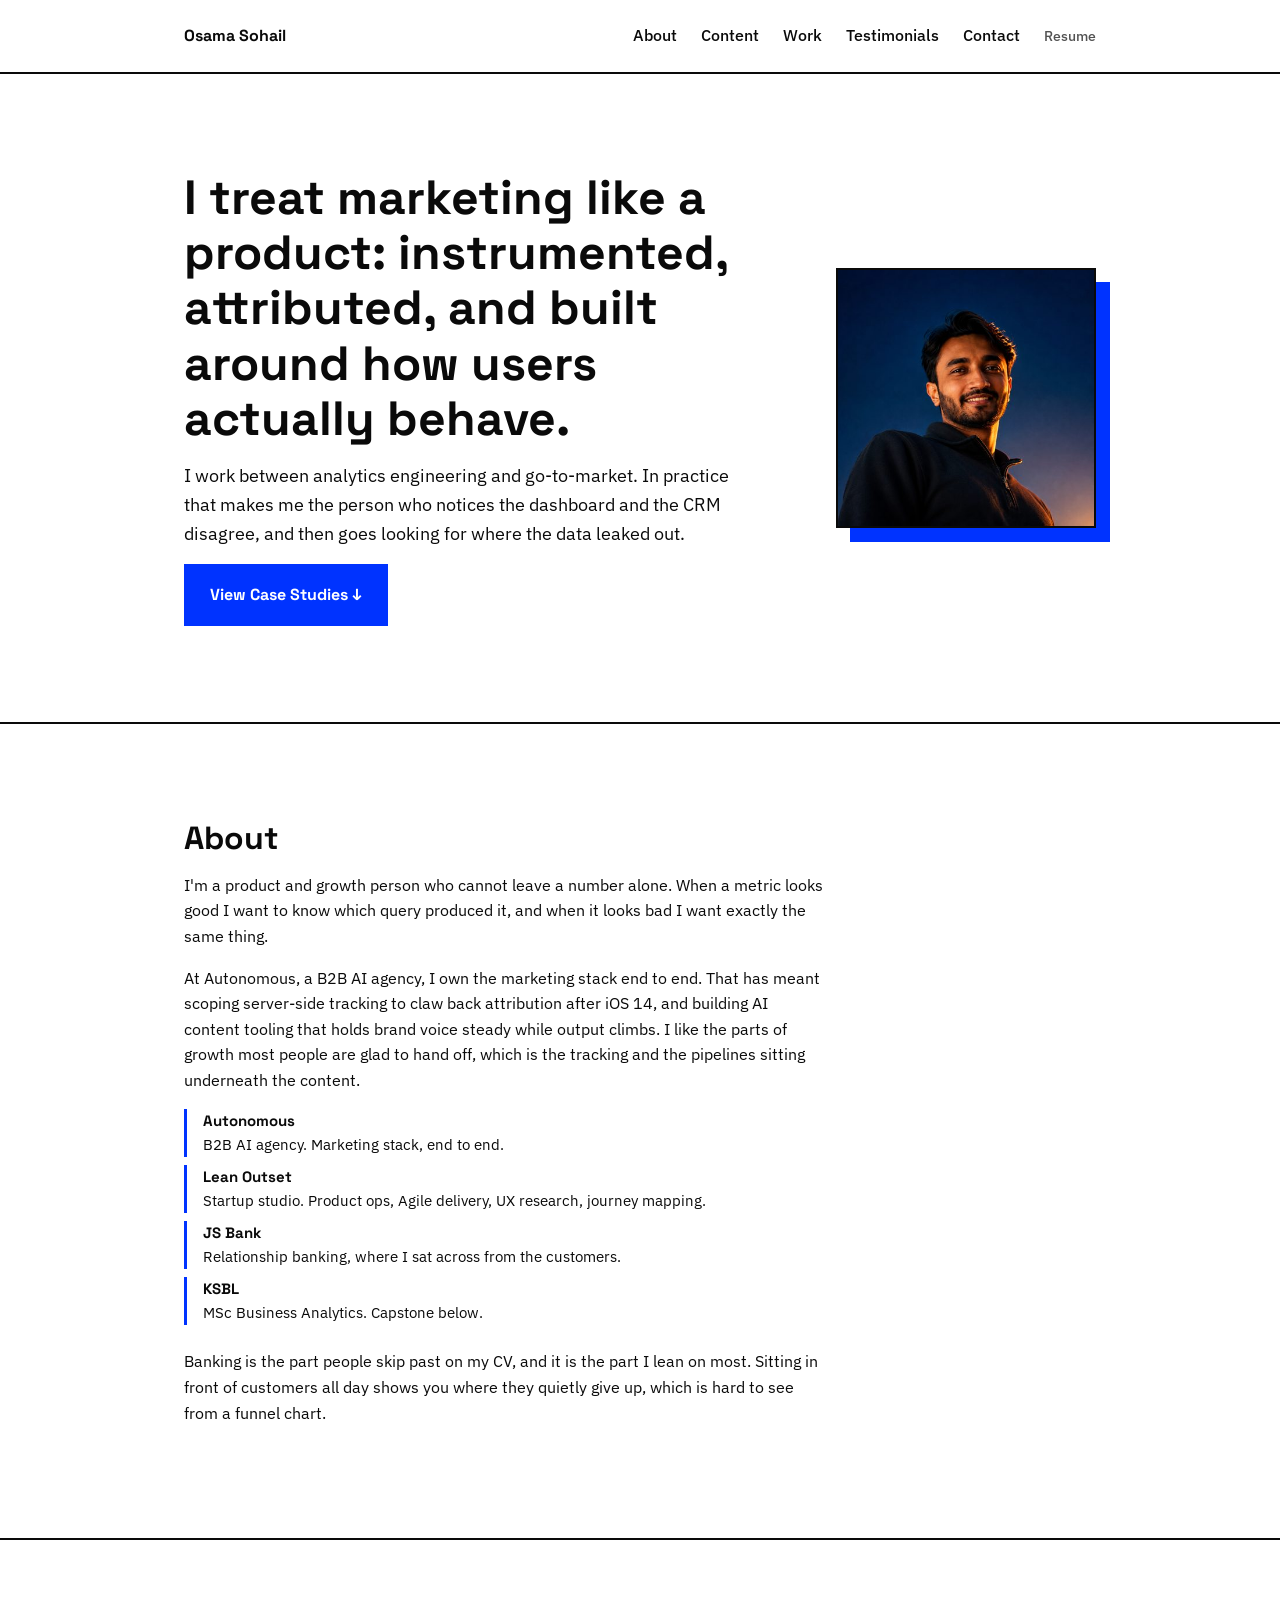
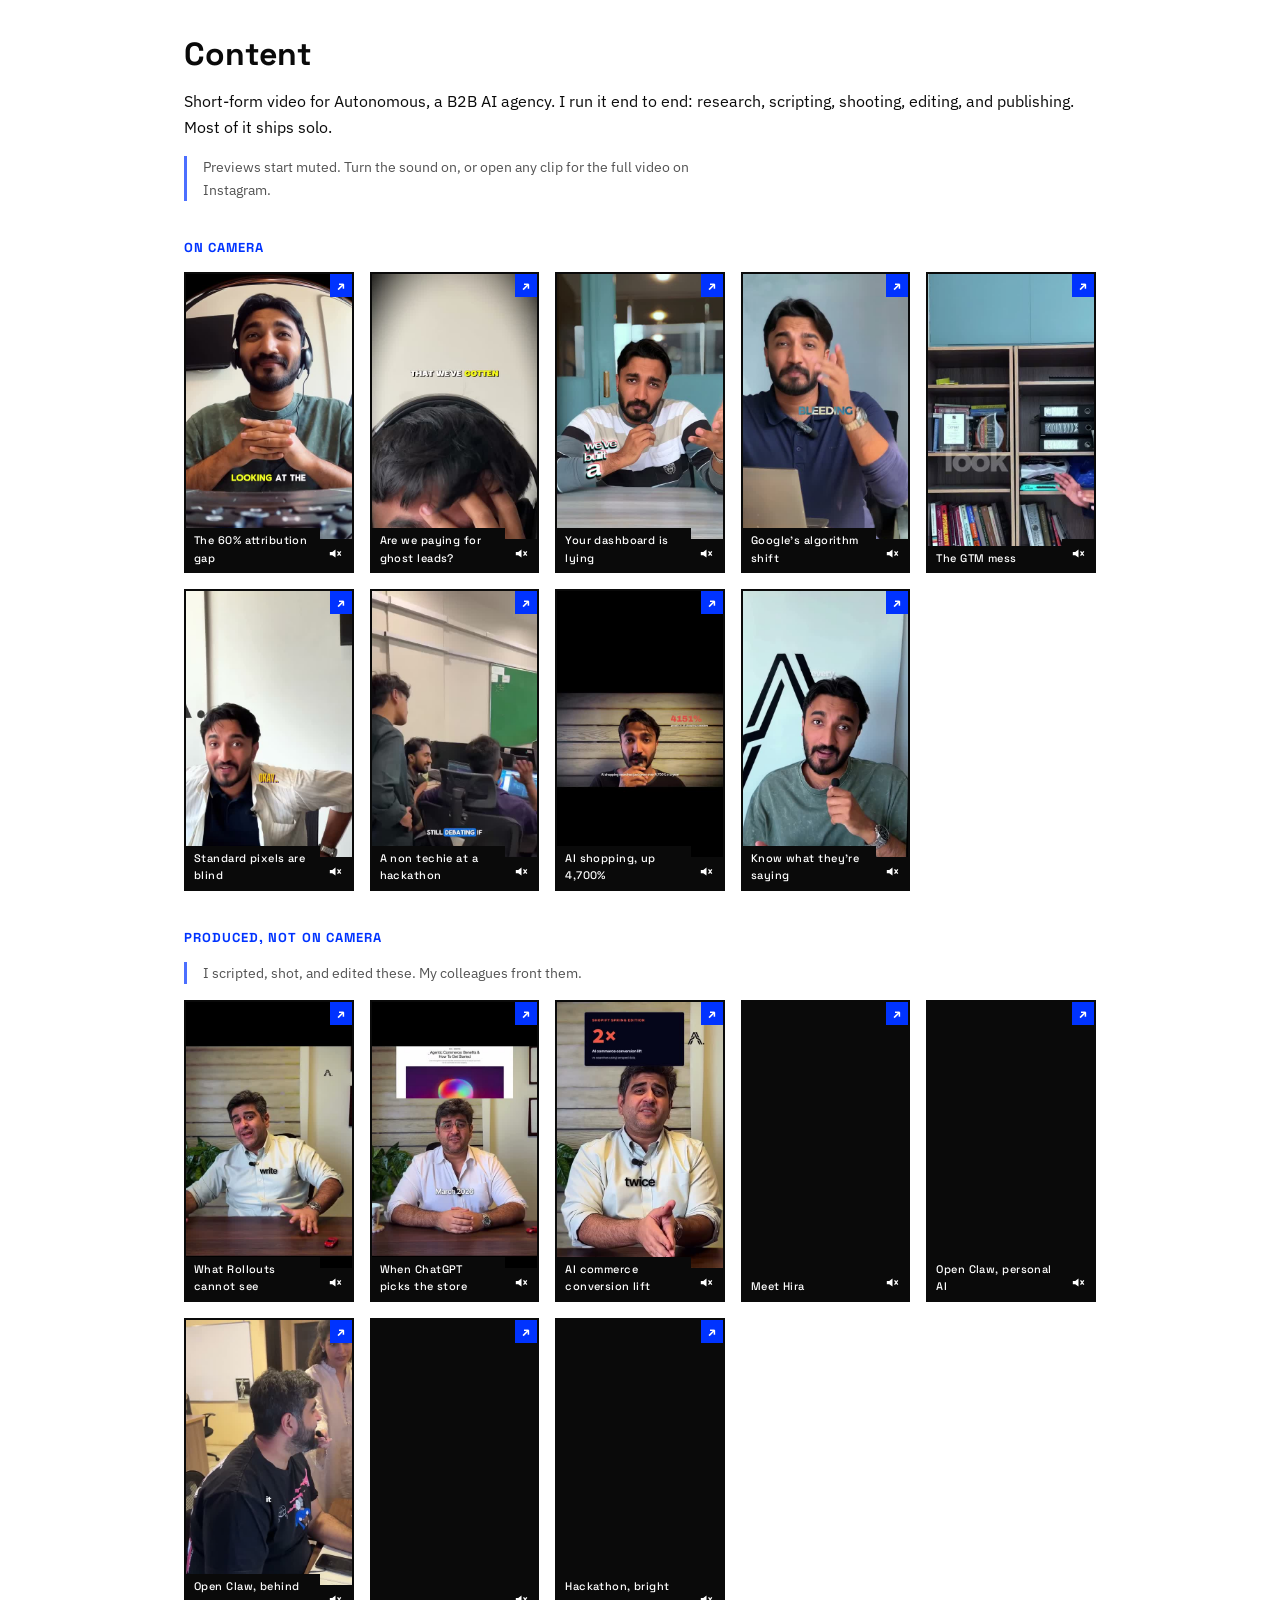
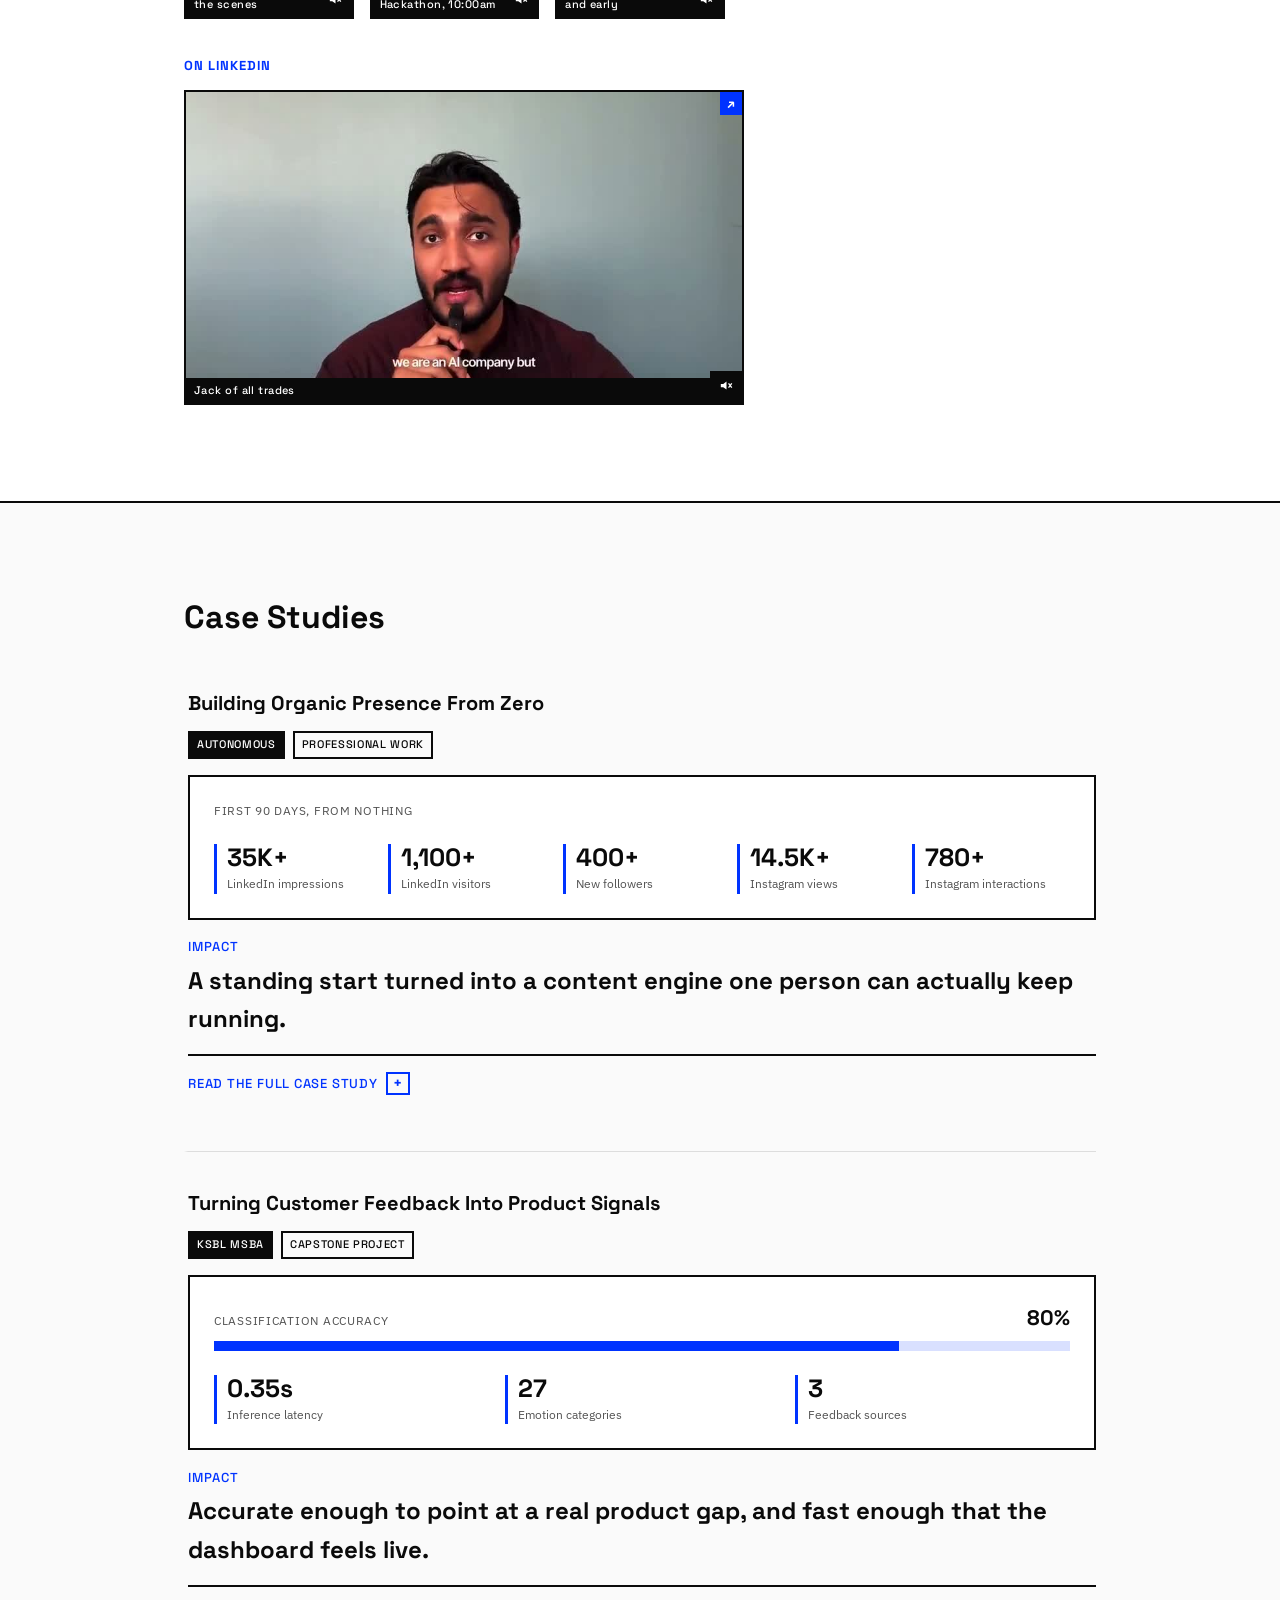
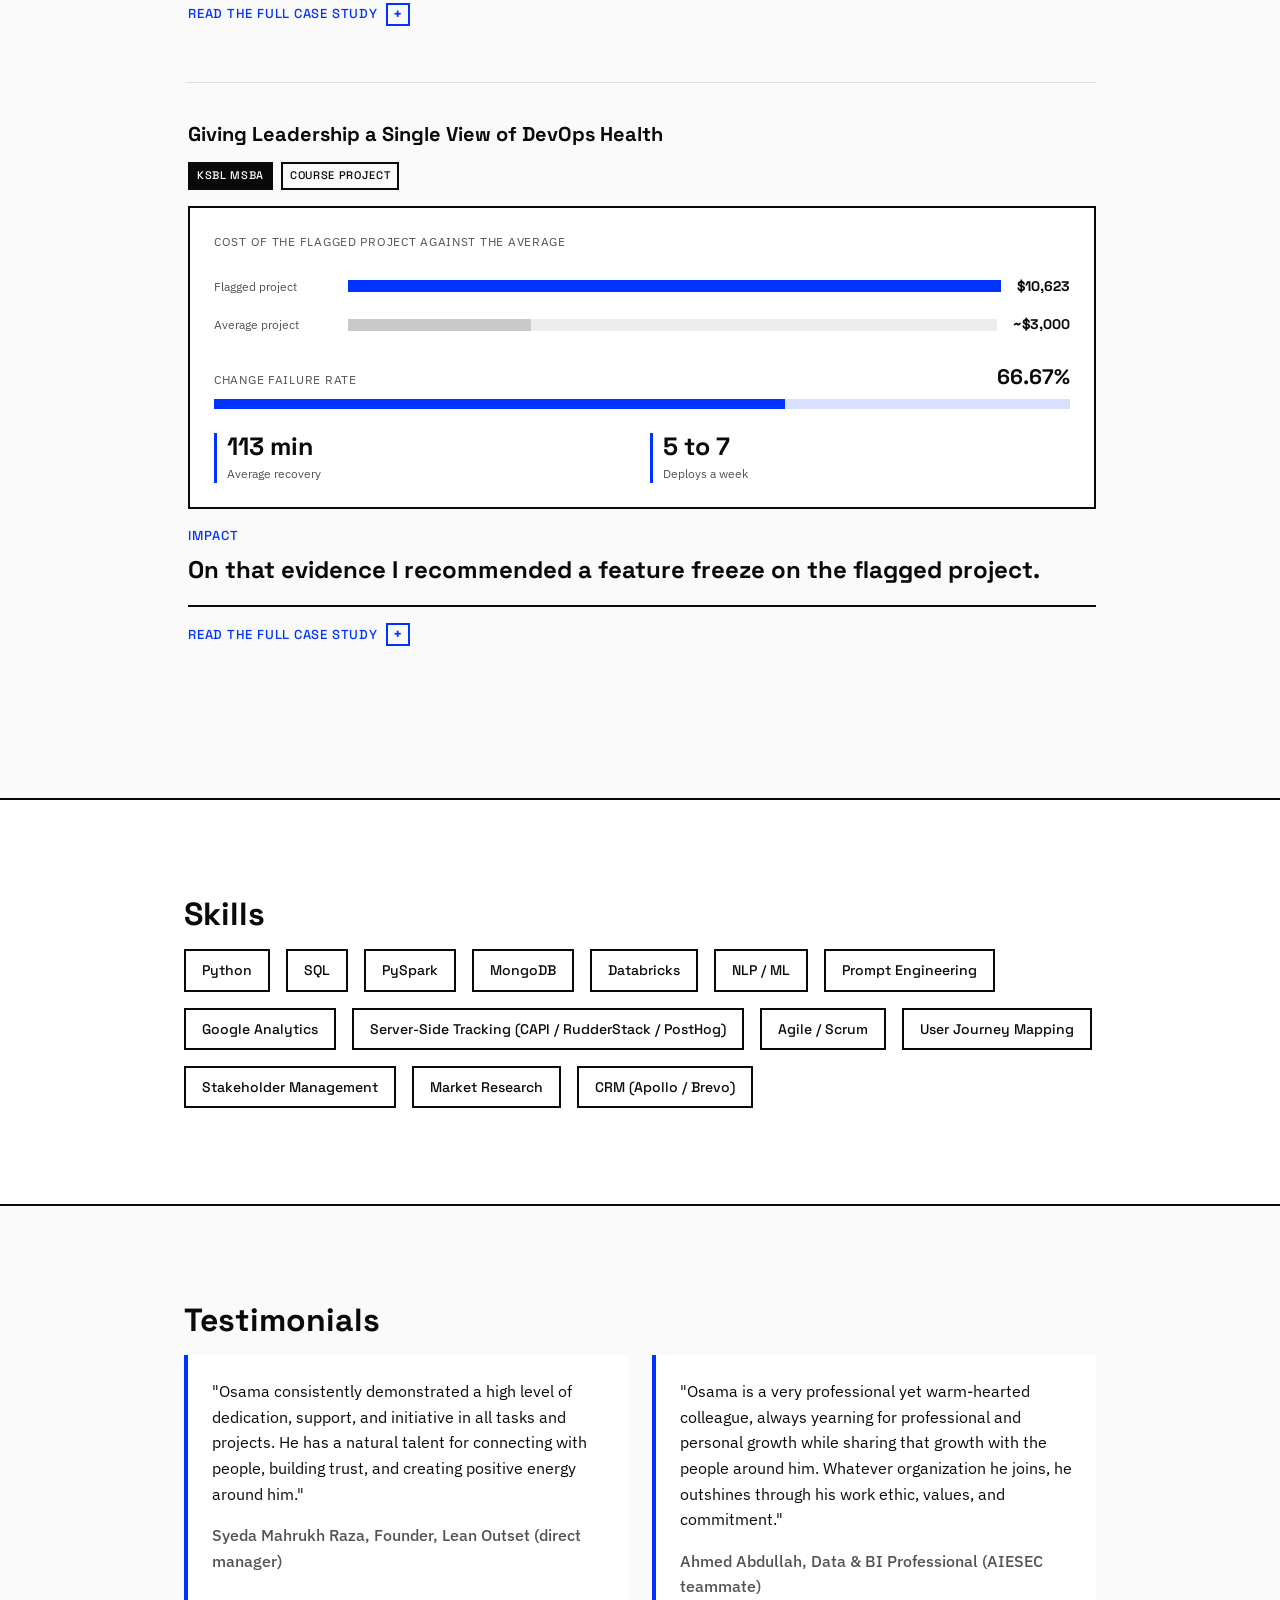
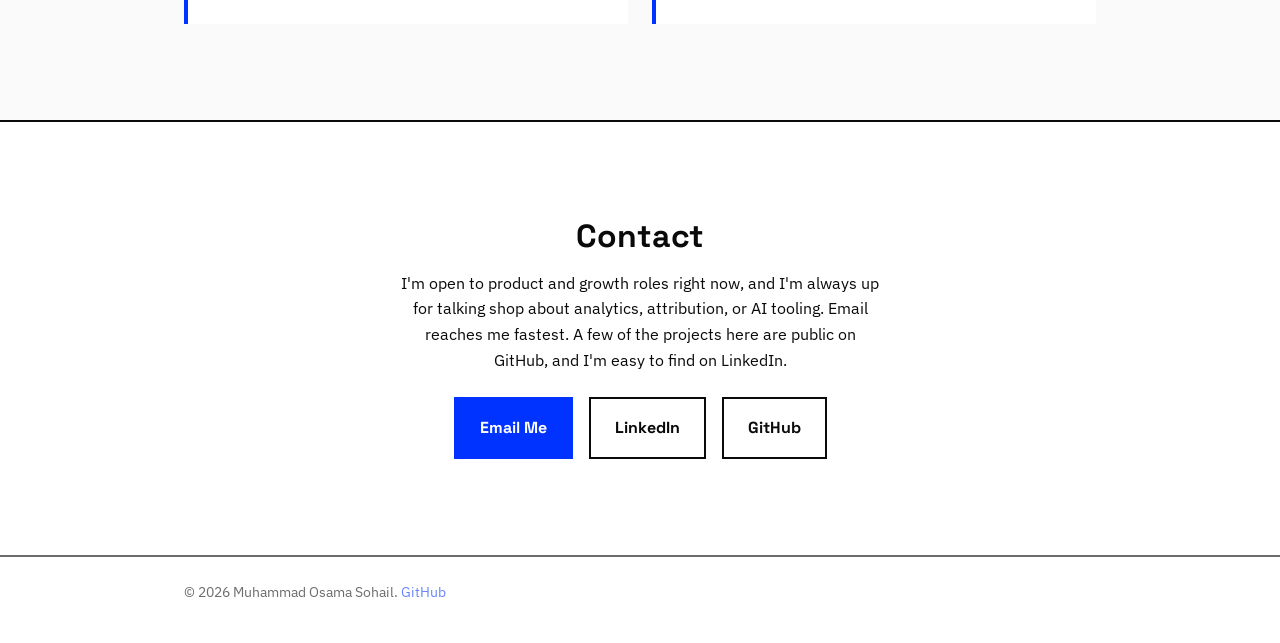
==== commit b693f8da: "Move the portrait into the hero The owner asked whether hero and About should merge. They should not" ====
--- a/public/index.html
+++ b/public/index.html
@@ -70,16 +70,24 @@
   <main id="main">
   <section id="hero">
     <div class="container hero-inner">
+        <figure class="hero-portrait">
+          <img src="assets/headshot.jpg"
+               srcset="assets/headshot.jpg 440w, assets/headshot@2x.jpg 880w"
+               sizes="(max-width: 720px) 120px, 280px"
+               width="440" height="440"
+               alt="Muhammad Osama Sohail"
+               loading="eager" fetchpriority="high" decoding="async">
+        </figure>
+      <div class="hero-copy">
       <h1>I treat marketing like a product: instrumented, attributed, and built around how users actually behave.</h1>
       <p class="hero-subline">I work between analytics engineering and go-to-market. In practice that makes me the person who notices the dashboard and the CRM disagree, and then goes looking for where the data leaked out.</p>
       <a class="btn" href="#case-studies">View Case Studies ↓</a>
+      </div>
     </div>
   </section>
   <section id="about">
     <div class="container reveal">
       <h2>About</h2>
-      <div class="about-grid">
-      <div class="about-copy">
       <p>I'm a product and growth person who cannot leave a number alone. When a metric looks good I want to know which query produced it, and when it looks bad I want exactly the same thing.</p>
       <p>At Autonomous, a B2B AI agency, I own the marketing stack end to end. That has meant scoping server-side tracking to claw back attribution after iOS 14, and building AI content tooling that holds brand voice steady while output climbs. I like the parts of growth most people are glad to hand off, which is the tracking and the pipelines sitting underneath the content.</p>
       <ul class="about-path">
@@ -89,16 +97,6 @@
         <li><strong>KSBL</strong> MSc Business Analytics. Capstone below.</li>
       </ul>
       <p>Banking is the part people skip past on my CV, and it is the part I lean on most. Sitting in front of customers all day shows you where they quietly give up, which is hard to see from a funnel chart.</p>
-      </div>
-      <figure class="headshot-frame">
-        <img src="assets/headshot.jpg"
-             srcset="assets/headshot.jpg 440w, assets/headshot@2x.jpg 880w"
-             sizes="(max-width: 720px) 60vw, 300px"
-             width="440" height="440"
-             alt="Muhammad Osama Sohail"
-             loading="lazy" decoding="async">
-      </figure>
-      </div>
     </div>
   </section>
   <section id="content">
--- a/public/css/style.css
+++ b/public/css/style.css
@@ -177,7 +177,50 @@
 }
 
 .hero-inner {
+  display: grid;
+  grid-template-columns: 1fr;
+  gap: var(--space-3);
+  align-items: start;
+}
+
+.hero-copy {
   max-width: 700px;
+}
+
+/* Kept deliberately small on phones so the headline is not pushed under the
+   fold by the portrait sitting above it. */
+.hero-portrait {
+  margin: 0;
+  width: 120px;
+  border: 2px solid var(--color-text);
+  box-shadow: 10px 10px 0 var(--color-accent);
+  line-height: 0;
+}
+
+.hero-portrait img {
+  display: block;
+  width: 100%;
+  height: auto;
+}
+
+/* Two columns only once the text column can still hold a 48px headline. The
+   portrait column flexes so the 760 to 900px band is not cramped. */
+@media (min-width: 760px) {
+  .hero-inner {
+    grid-template-columns: 1fr minmax(180px, 260px);
+    gap: var(--space-4);
+    align-items: center;
+  }
+
+  .hero-copy {
+    order: 1;
+  }
+
+  .hero-portrait {
+    order: 2;
+    width: 100%;
+    box-shadow: 14px 14px 0 var(--color-accent);
+  }
 }
 
 .hero-subline {
@@ -413,36 +456,8 @@
   text-decoration: none;
 }
 
-.about-grid {
-  display: grid;
-  grid-template-columns: 1fr 300px;
-  gap: var(--space-4);
-  align-items: start;
-}
-
-.headshot-frame {
-  margin: 0;
-  border: 2px solid var(--color-text);
-  box-shadow: 12px 12px 0 var(--color-accent);
-  line-height: 0;
-}
-
-.headshot-frame img {
-  display: block;
-  width: 100%;
-  height: auto;
-}
-
 @media (max-width: 720px) {
-  .about-grid {
-    grid-template-columns: 1fr;
-  }
-
-  .headshot-frame {
-    max-width: 240px;
-    box-shadow: 8px 8px 0 var(--color-accent);
-  }
-}
+    }
 
 #content {
   border-top: 2px solid var(--color-text);
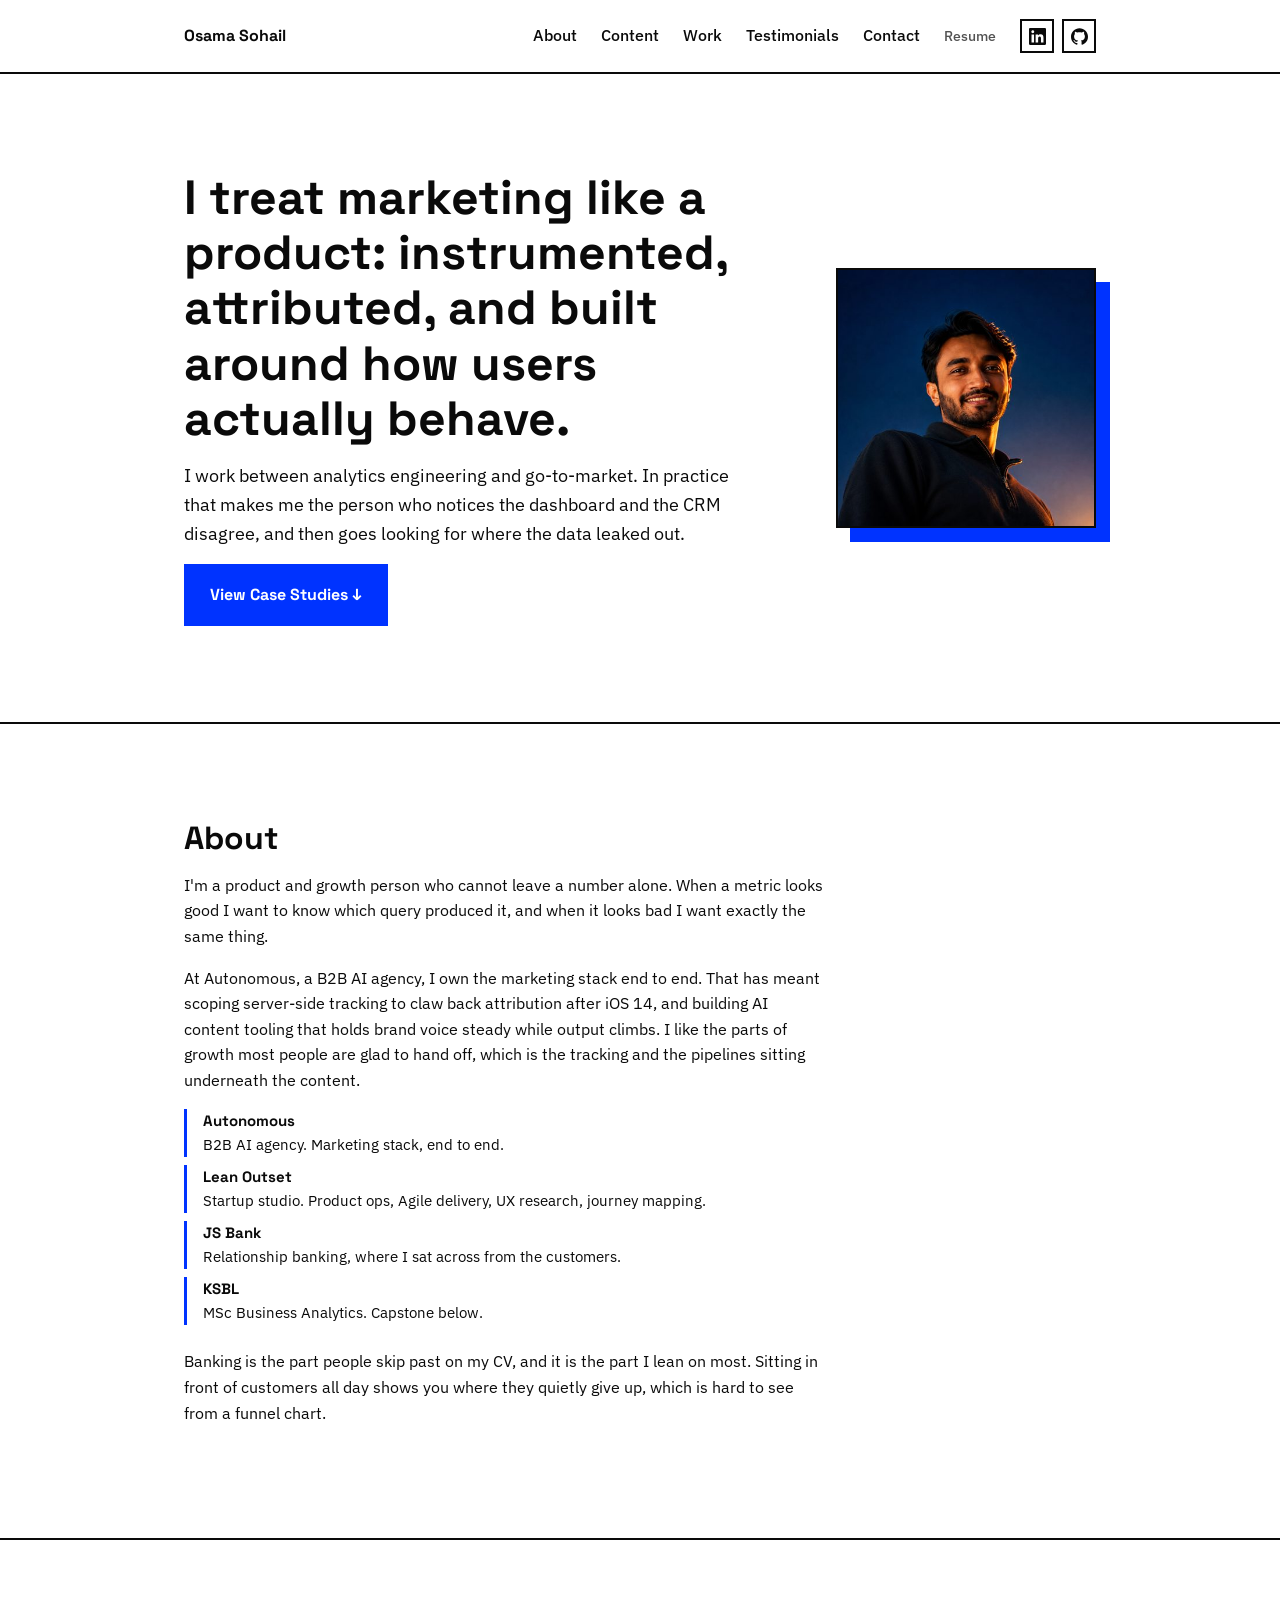
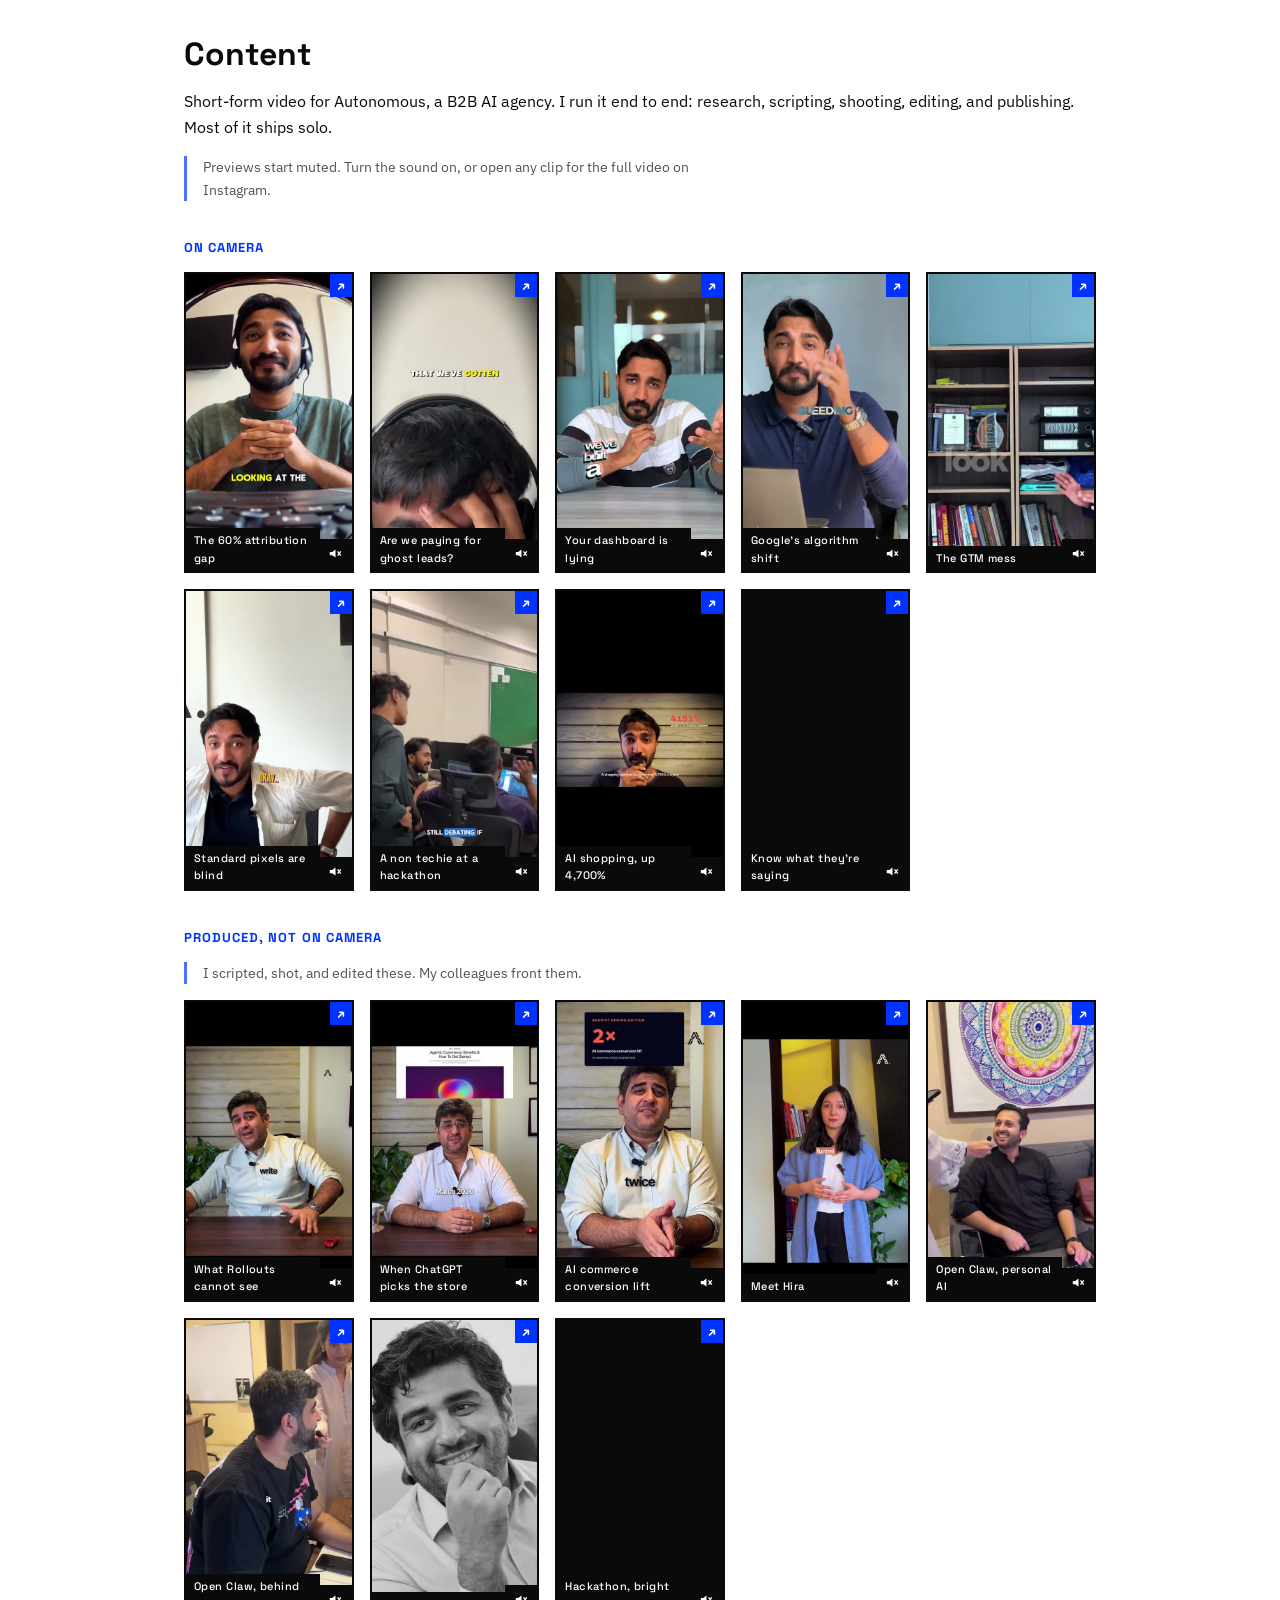
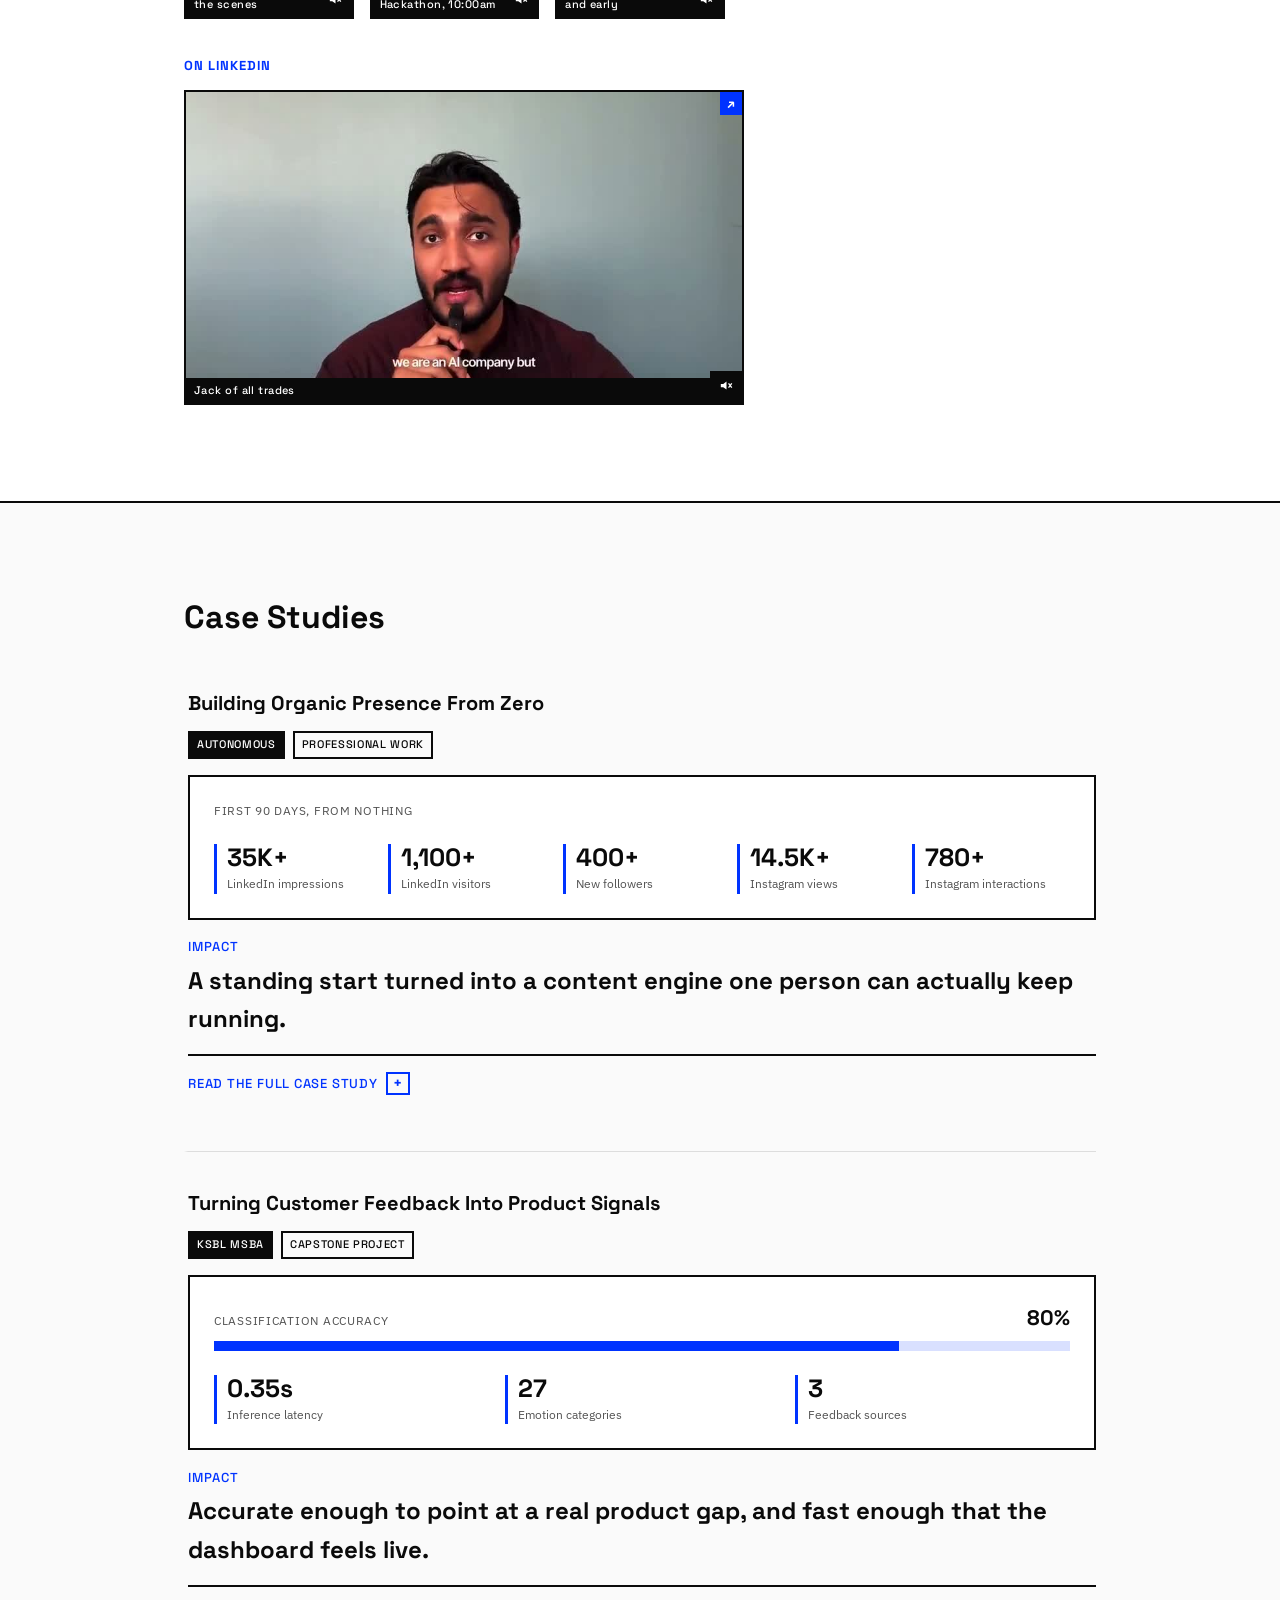
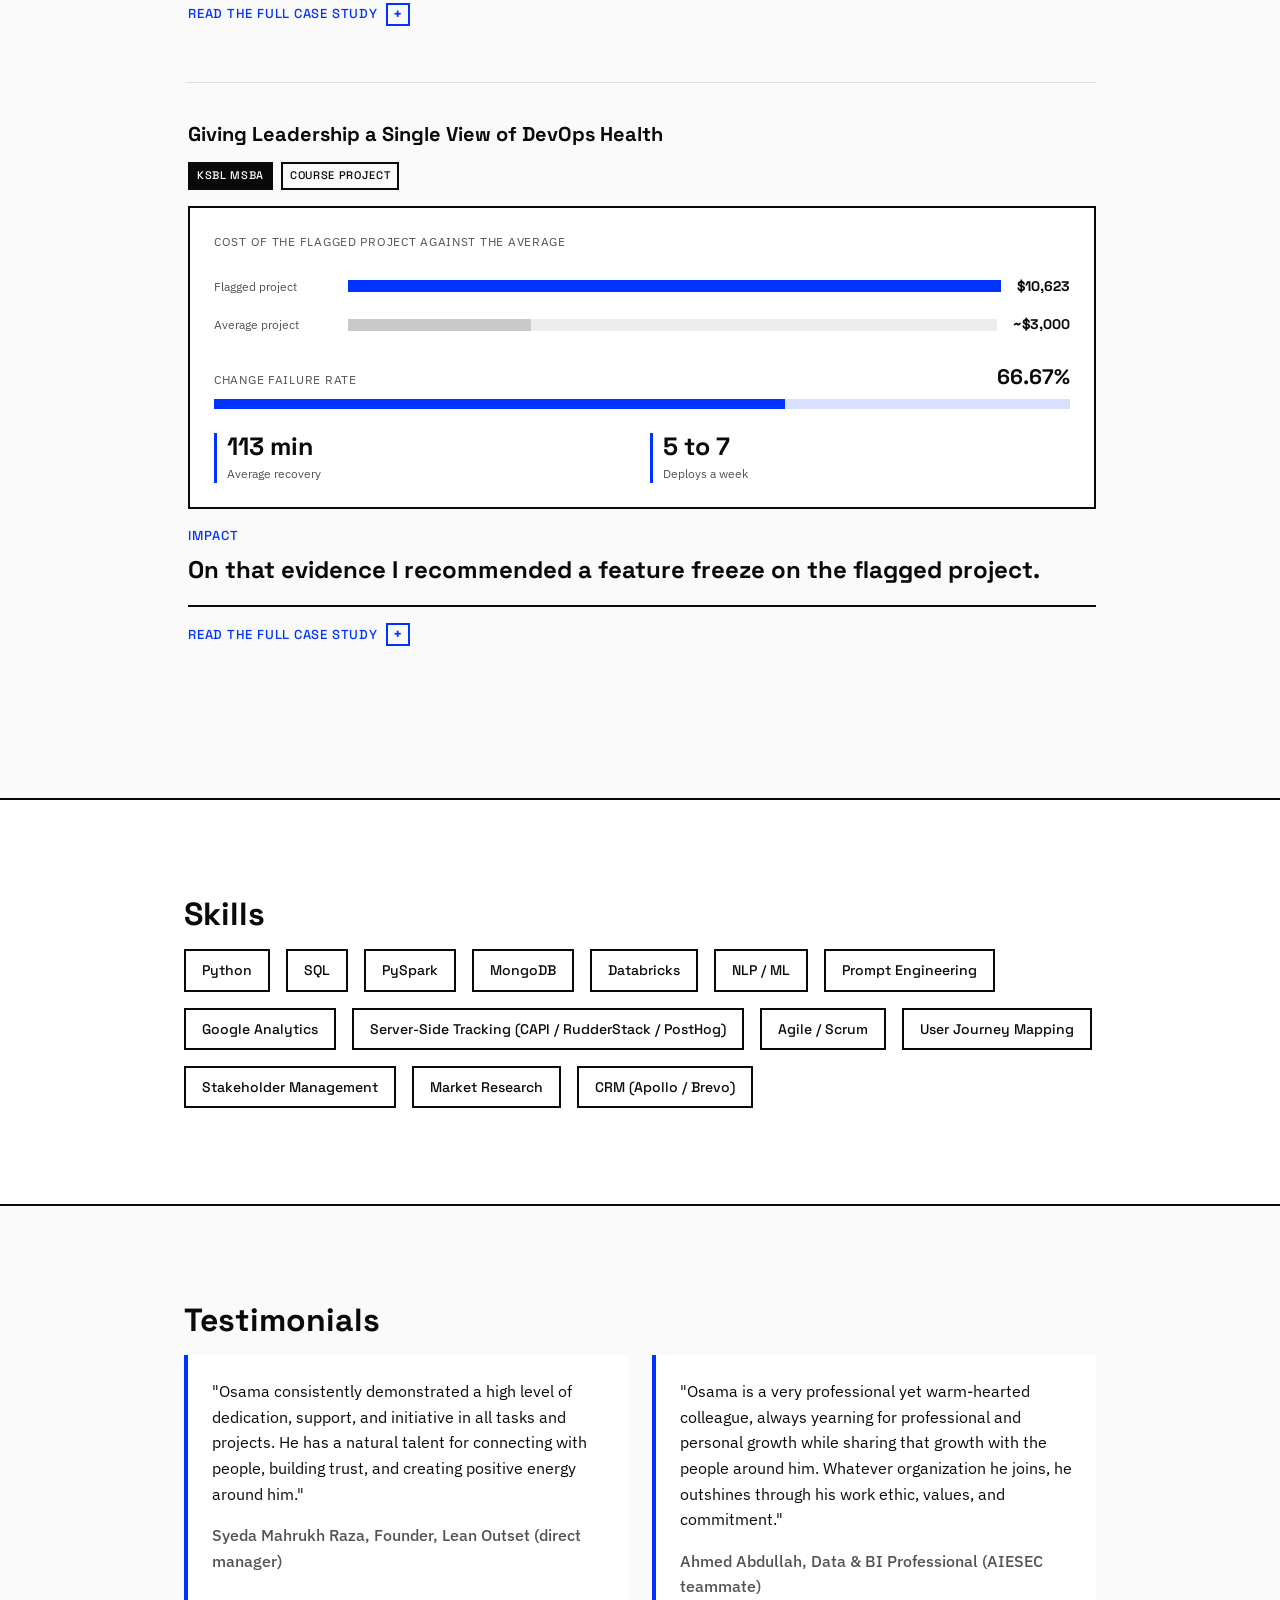
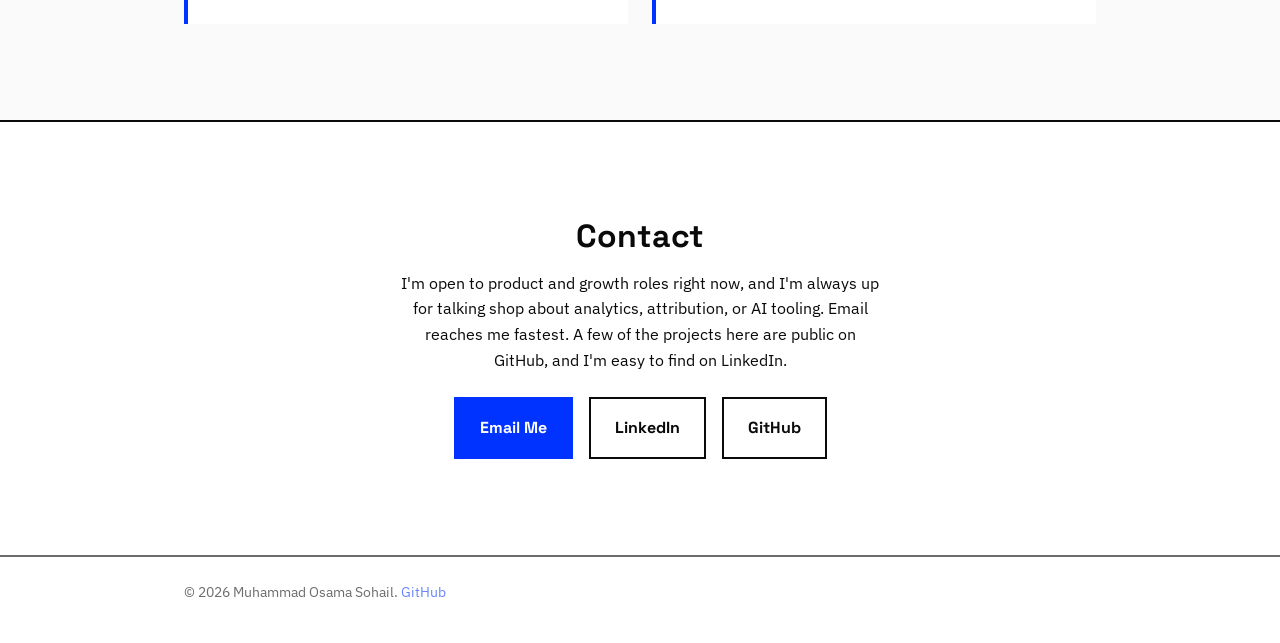
==== commit 956c4ff1: "Add LinkedIn and GitHub buttons to the nav Both marks are official brand paths, added to the existin" ====
--- a/public/index.html
+++ b/public/index.html
@@ -43,6 +43,12 @@
 </head>
 <body>
   <svg class="icon-sprite" aria-hidden="true" focusable="false" width="0" height="0">
+    <symbol id="i-linkedin" viewBox="0 0 24 24">
+      <path d="M20.447 20.452h-3.554v-5.569c0-1.328-.027-3.037-1.852-3.037-1.853 0-2.136 1.445-2.136 2.939v5.667H9.351V9h3.414v1.561h.046c.477-.9 1.637-1.85 3.37-1.85 3.601 0 4.267 2.37 4.267 5.455v6.286zM5.337 7.433c-1.144 0-2.063-.926-2.063-2.065 0-1.138.92-2.063 2.063-2.063 1.14 0 2.064.925 2.064 2.063 0 1.139-.925 2.065-2.064 2.065zm1.782 13.019H3.555V9h3.564v11.452zM22.225 0H1.771C.792 0 0 .774 0 1.729v20.542C0 23.227.792 24 1.771 24h20.451C23.2 24 24 23.227 24 22.271V1.729C24 .774 23.2 0 22.225 0z" fill="currentColor"/>
+    </symbol>
+    <symbol id="i-github" viewBox="0 0 24 24">
+      <path d="M12 .297c-6.63 0-12 5.373-12 12 0 5.303 3.438 9.8 8.205 11.385.6.113.82-.258.82-.577 0-.285-.01-1.04-.015-2.04-3.338.724-4.042-1.61-4.042-1.61C4.422 18.07 3.633 17.7 3.633 17.7c-1.087-.744.084-.729.084-.729 1.205.084 1.838 1.236 1.838 1.236 1.07 1.835 2.809 1.305 3.495.998.108-.776.417-1.305.76-1.605-2.665-.3-5.466-1.332-5.466-5.93 0-1.31.465-2.38 1.235-3.22-.135-.303-.54-1.523.105-3.176 0 0 1.005-.322 3.3 1.23.96-.267 1.98-.399 3-.405 1.02.006 2.04.138 3 .405 2.28-1.552 3.285-1.23 3.285-1.23.645 1.653.24 2.873.12 3.176.765.84 1.23 1.91 1.23 3.22 0 4.61-2.805 5.625-5.475 5.92.42.36.81 1.096.81 2.22 0 1.606-.015 2.896-.015 3.286 0 .315.21.69.825.57C20.565 22.092 24 17.592 24 12.297c0-6.627-5.373-12-12-12" fill="currentColor"/>
+    </symbol>
     <symbol id="i-mute" viewBox="0 0 16 16">
       <path d="M1 6h3l4-3v10L4 10H1z" fill="currentColor"/>
       <path d="M10.5 5.5l4 5M14.5 5.5l-4 5" stroke="currentColor" stroke-width="1.6" fill="none"/>
@@ -64,6 +70,14 @@
         <a href="#testimonials">Testimonials</a>
         <a href="#contact">Contact</a>
         <a href="assets/resume.pdf" class="nav-resume" target="_blank" rel="noopener">Resume</a>
+        <span class="nav-social">
+          <a class="nav-icon" href="https://linkedin.com/in/muhammadosamasohail" target="_blank" rel="noopener" aria-label="Muhammad Osama Sohail on LinkedIn">
+            <svg width="17" height="17" aria-hidden="true" focusable="false"><use href="#i-linkedin"/></svg>
+          </a>
+          <a class="nav-icon" href="https://github.com/muhammadosamasohail" target="_blank" rel="noopener" aria-label="Muhammad Osama Sohail on GitHub">
+            <svg width="17" height="17" aria-hidden="true" focusable="false"><use href="#i-github"/></svg>
+          </a>
+        </span>
       </div>
     </div>
   </nav>
--- a/public/css/style.css
+++ b/public/css/style.css
@@ -989,3 +989,50 @@
 .cs-more > div:first-of-type {
   margin-top: var(--space-1);
 }
+
+/* Brand marks drawn in the site palette rather than brand colours, so the nav
+   stays two inks plus cobalt. Hard edged squares, consistent with the toggle. */
+.nav-social {
+  display: flex;
+  align-items: center;
+  gap: var(--space-1);
+}
+
+.nav-icon {
+  display: flex;
+  align-items: center;
+  justify-content: center;
+  width: 34px;
+  height: 34px;
+  border: 2px solid var(--color-text);
+  color: var(--color-text);
+  transition: background-color 0.15s ease, color 0.15s ease, border-color 0.15s ease;
+}
+
+.nav-icon:hover {
+  background: var(--color-accent);
+  border-color: var(--color-accent);
+  color: #ffffff;
+  text-decoration: none;
+}
+
+@media (max-width: 720px) {
+  .nav-social {
+    padding: var(--space-1) 0;
+  }
+}
+
+@media (prefers-reduced-motion: reduce) {
+  .nav-icon {
+    transition: none;
+  }
+}
+
+/* Just above the hamburger breakpoint the nav is 9px too wide once the two
+   brand buttons are in. A tighter gap in that band fixes it without moving
+   the breakpoint. */
+@media (min-width: 721px) and (max-width: 820px) {
+  .nav-links {
+    gap: var(--space-2);
+  }
+}
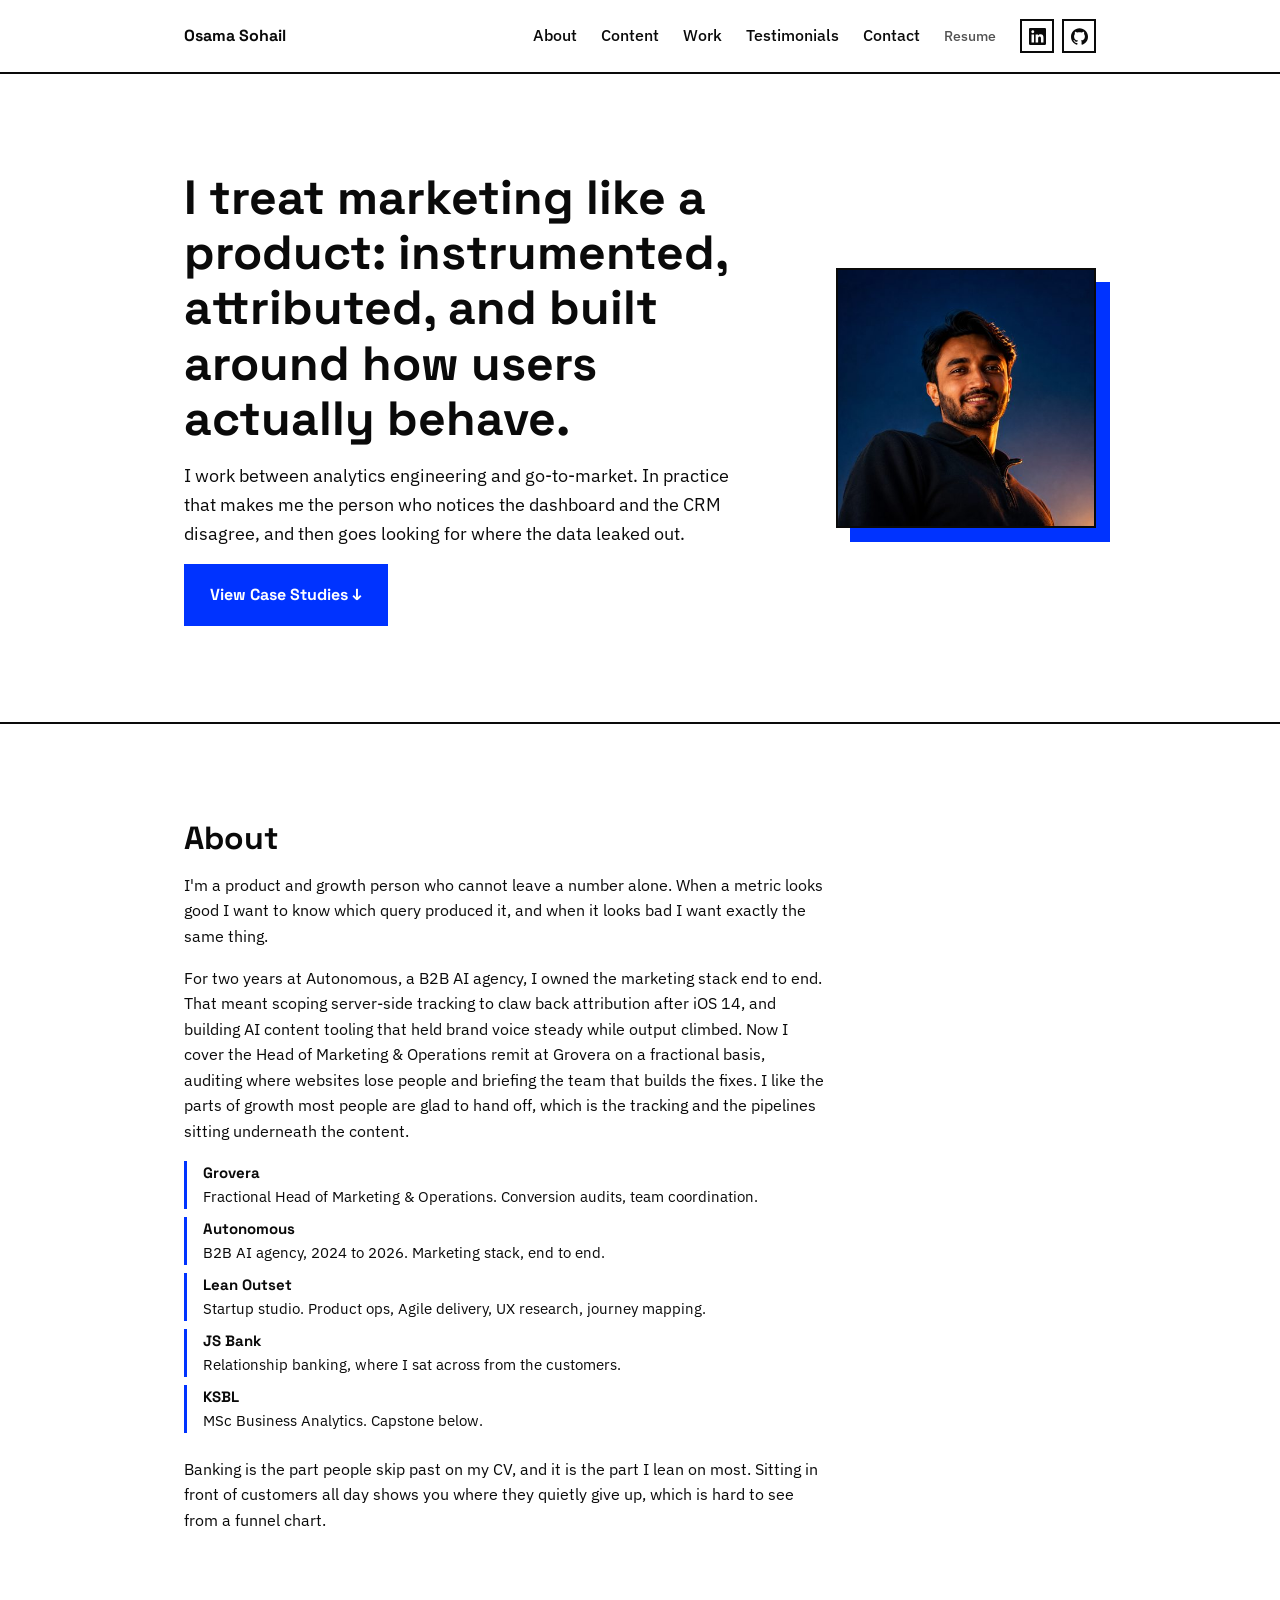
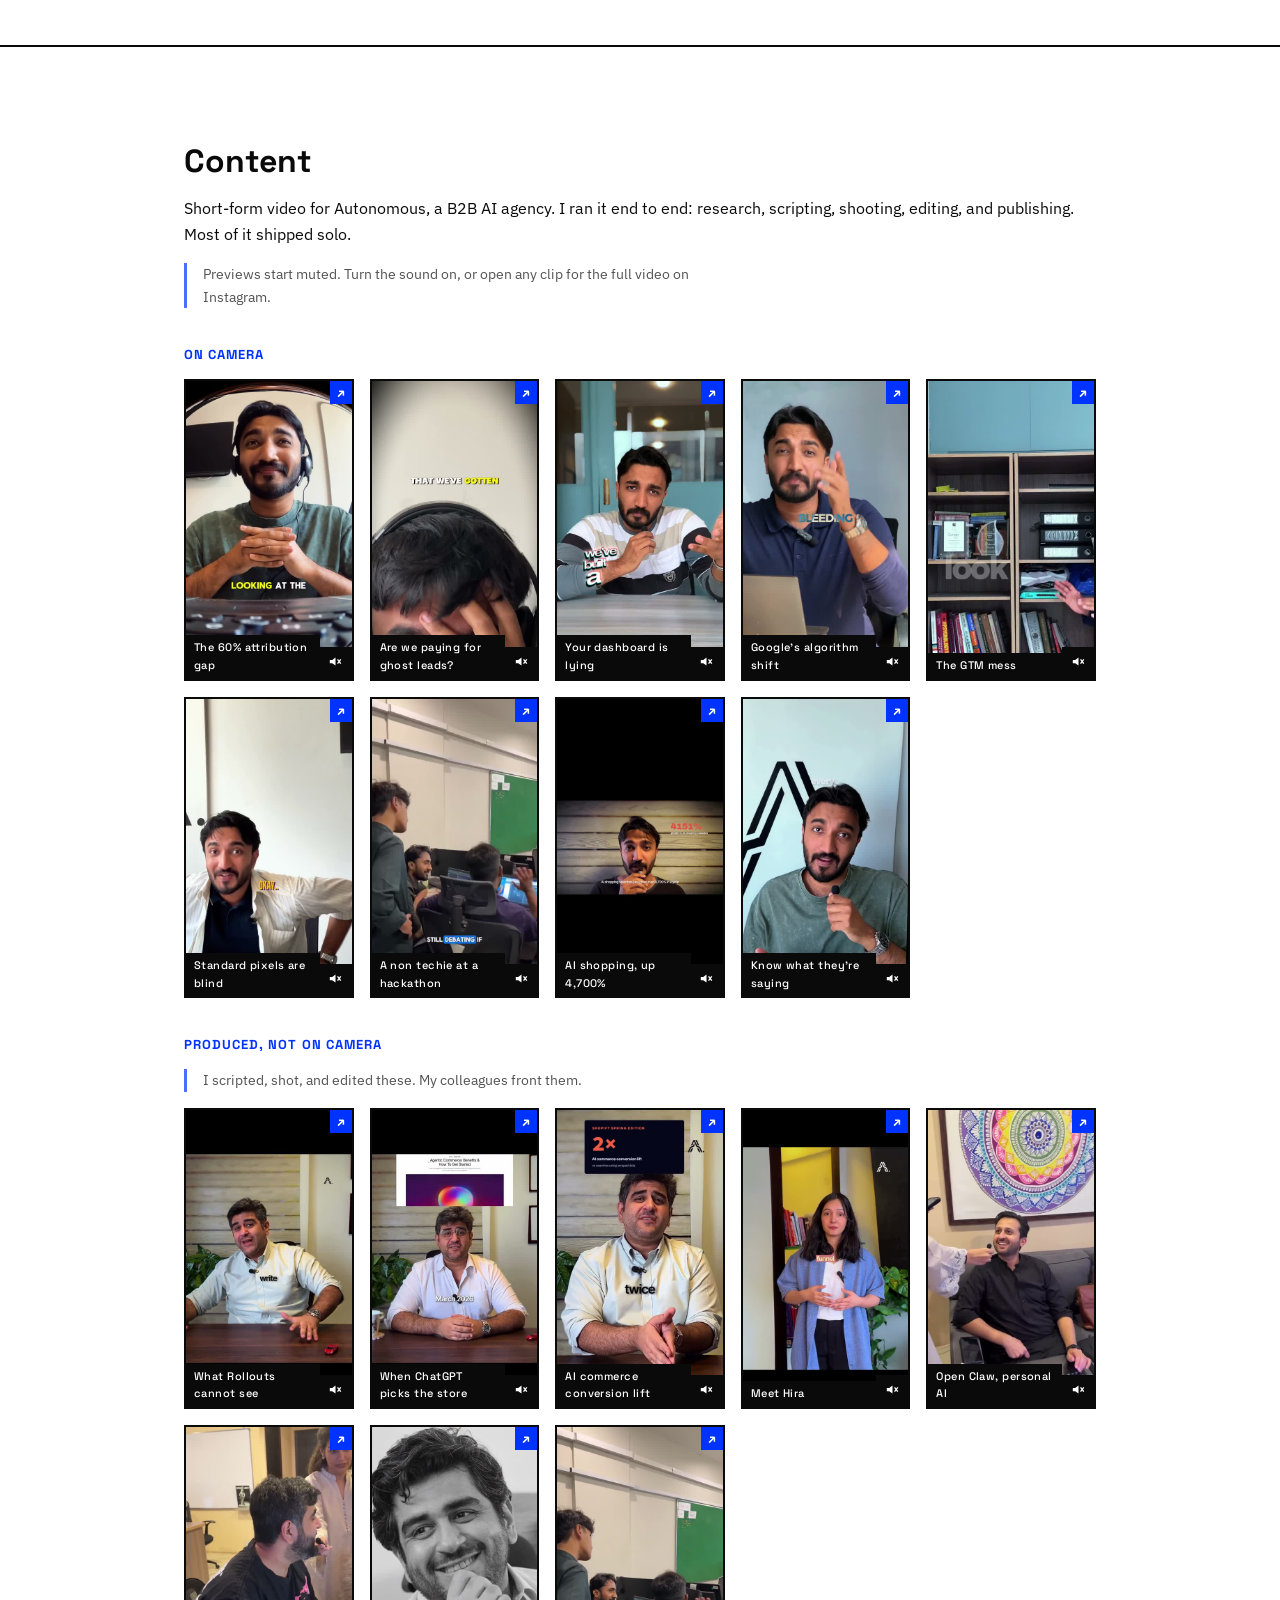
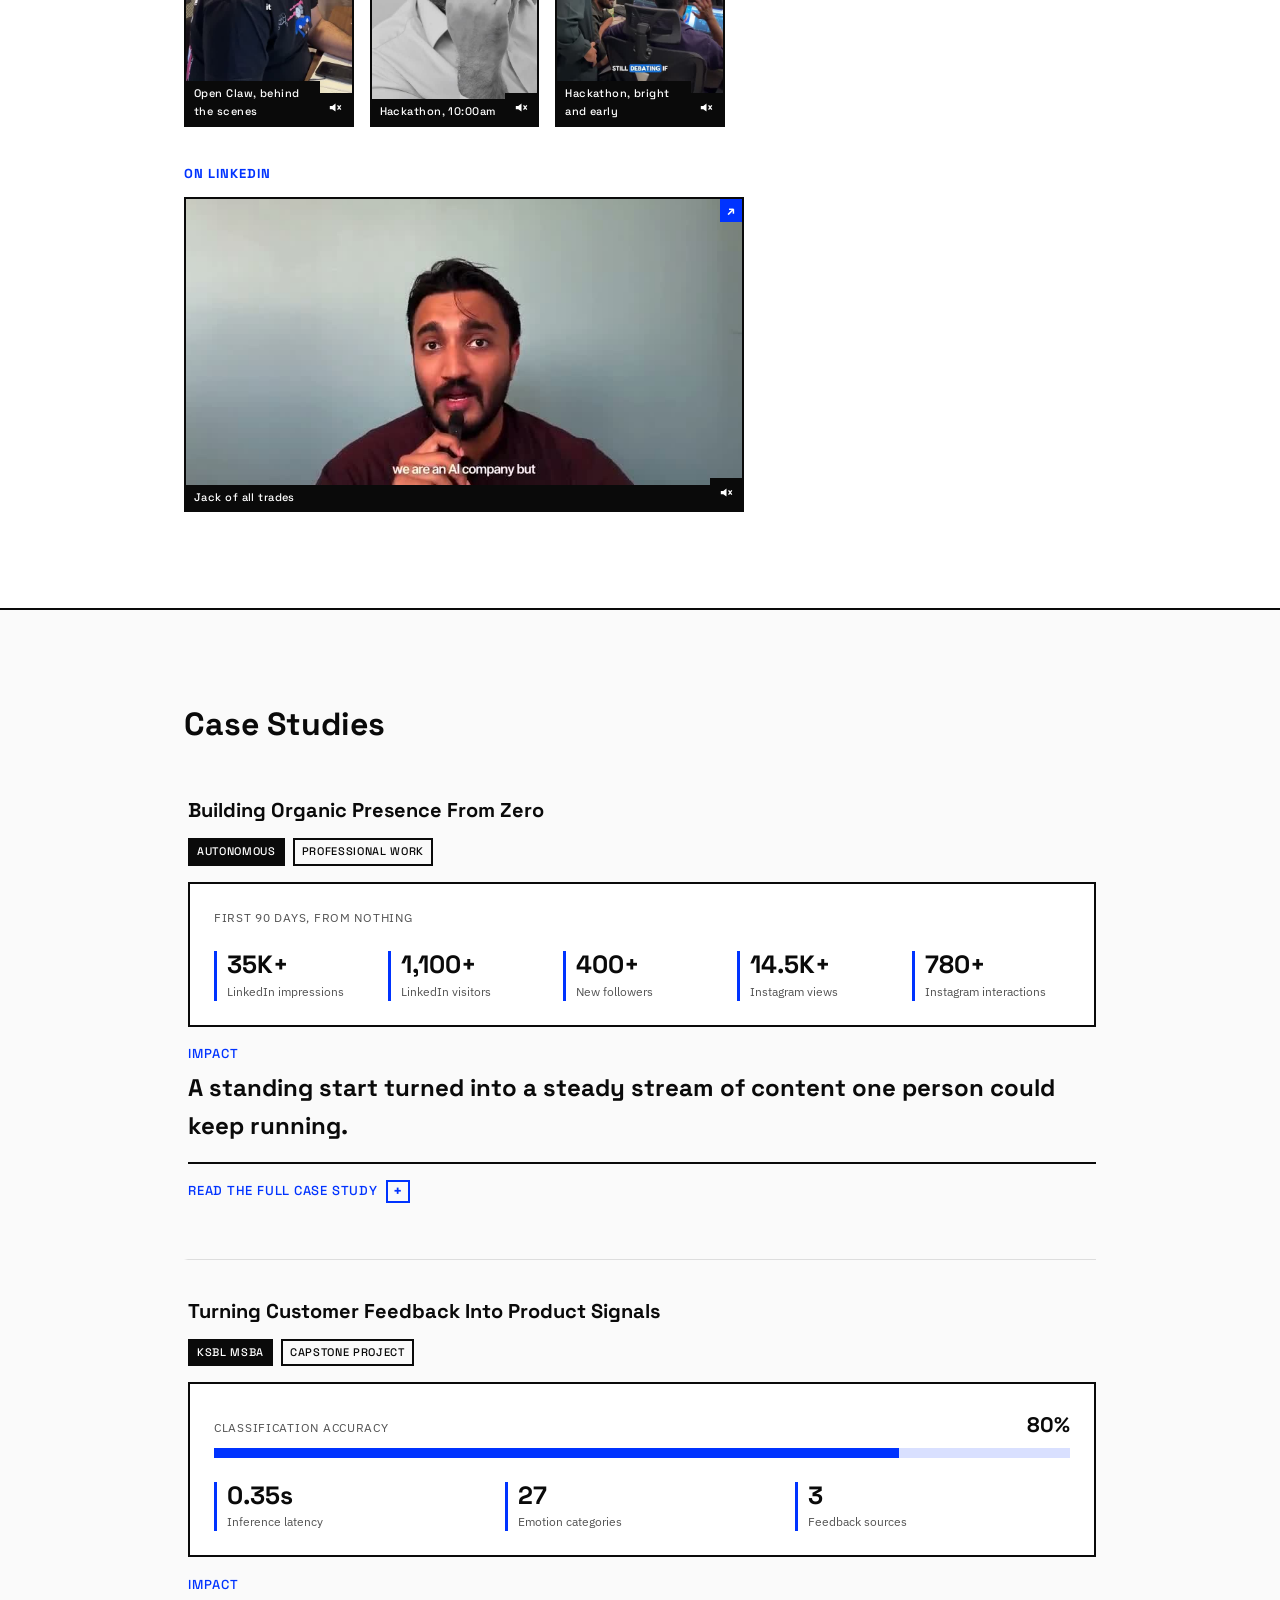
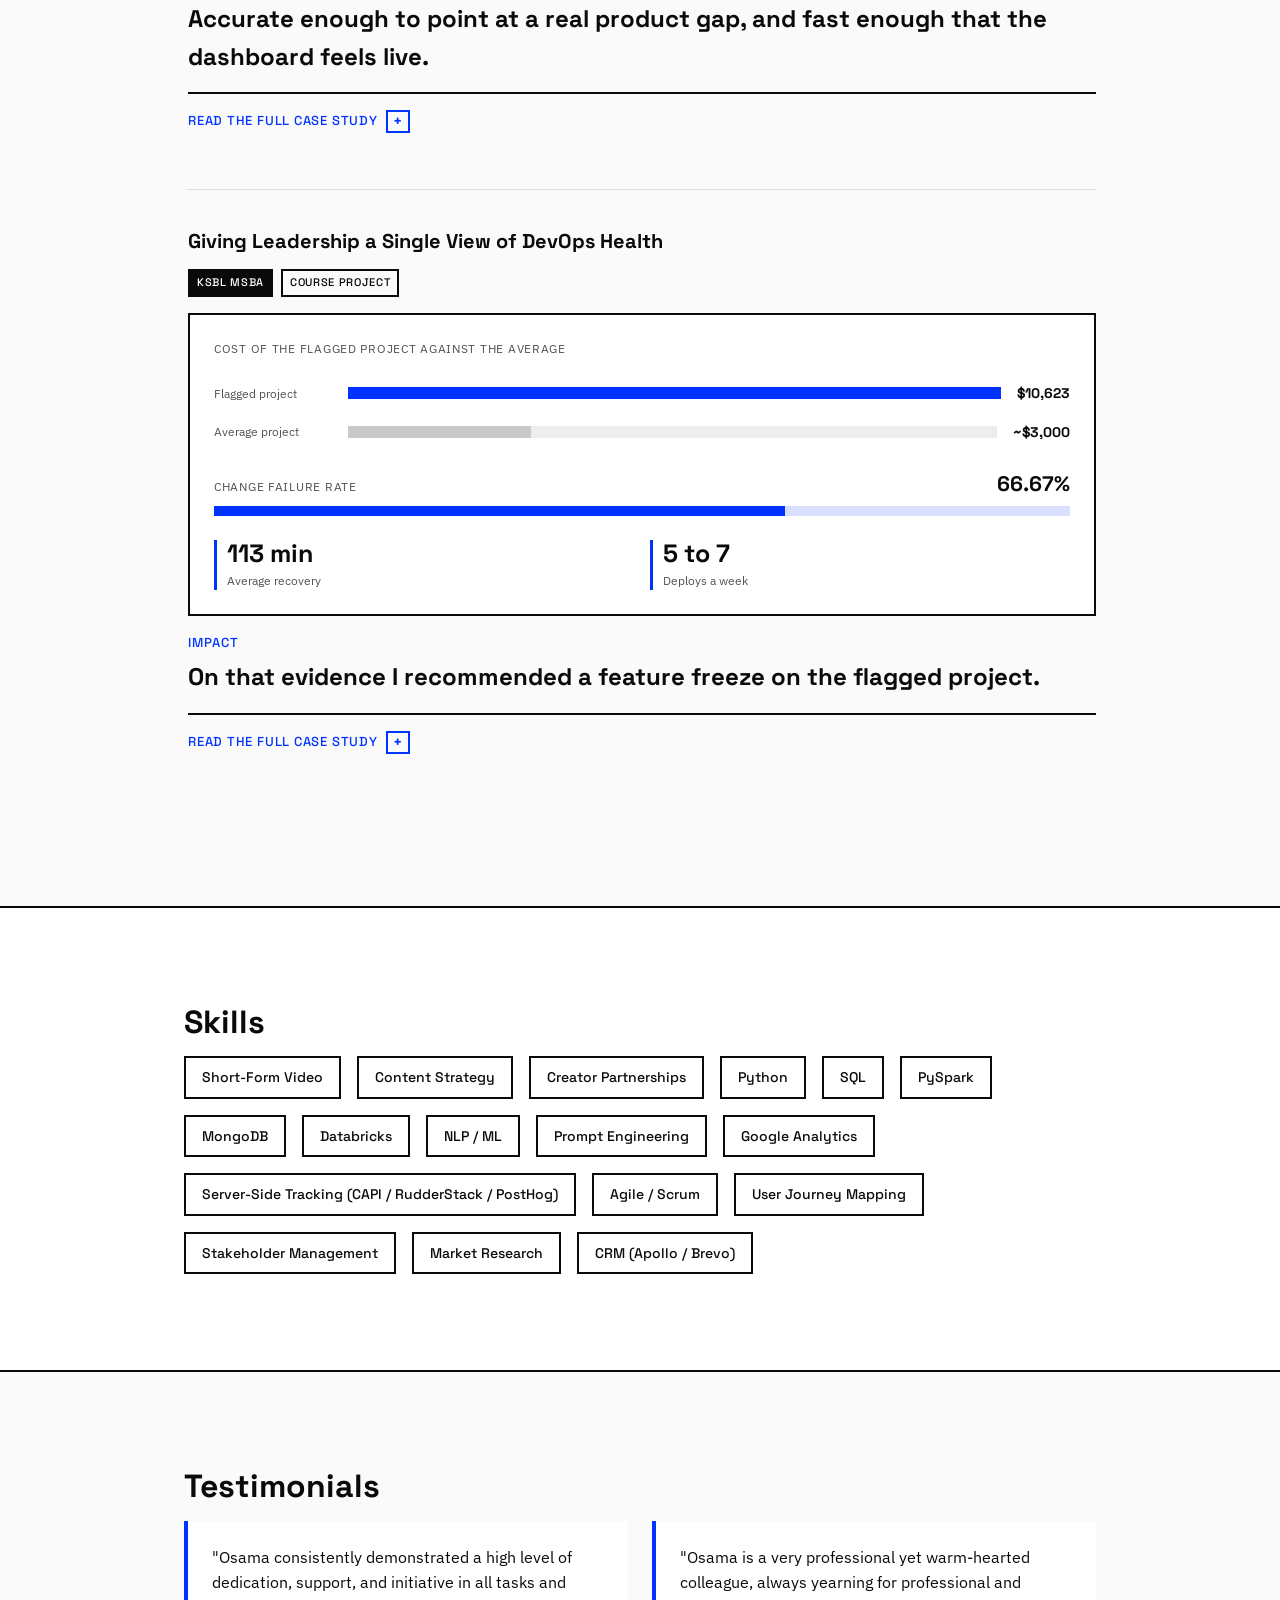
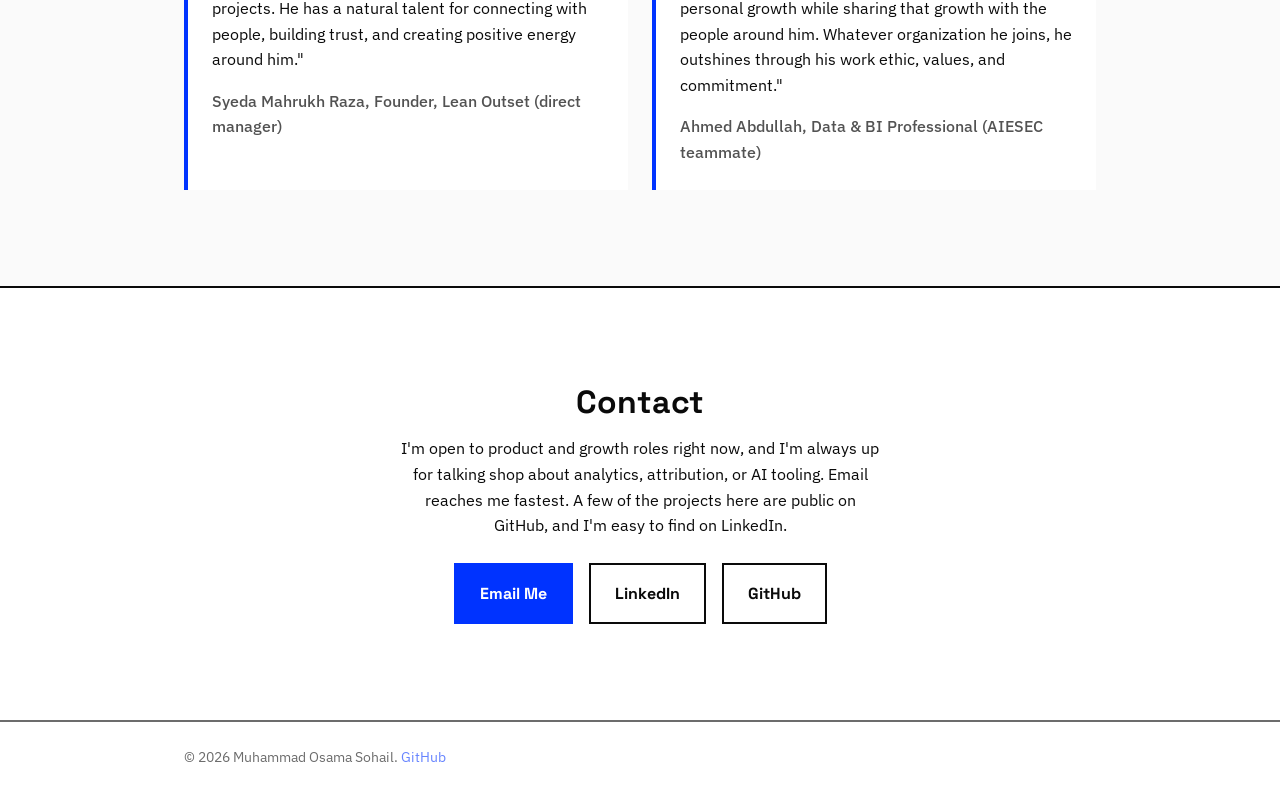
==== commit 45d29656: "Bring copy up to date after leaving Autonomous Move Autonomous to past tense and add Grovera. Correc" ====
--- a/public/index.html
+++ b/public/index.html
@@ -103,9 +103,10 @@
     <div class="container reveal">
       <h2>About</h2>
       <p>I'm a product and growth person who cannot leave a number alone. When a metric looks good I want to know which query produced it, and when it looks bad I want exactly the same thing.</p>
-      <p>At Autonomous, a B2B AI agency, I own the marketing stack end to end. That has meant scoping server-side tracking to claw back attribution after iOS 14, and building AI content tooling that holds brand voice steady while output climbs. I like the parts of growth most people are glad to hand off, which is the tracking and the pipelines sitting underneath the content.</p>
+      <p>For two years at Autonomous, a B2B AI agency, I owned the marketing stack end to end. That meant scoping server-side tracking to claw back attribution after iOS 14, and building AI content tooling that held brand voice steady while output climbed. Now I cover the Head of Marketing &amp; Operations remit at Grovera on a fractional basis, auditing where websites lose people and briefing the team that builds the fixes. I like the parts of growth most people are glad to hand off, which is the tracking and the pipelines sitting underneath the content.</p>
       <ul class="about-path">
-        <li><strong>Autonomous</strong> B2B AI agency. Marketing stack, end to end.</li>
+        <li><strong>Grovera</strong> Fractional Head of Marketing &amp; Operations. Conversion audits, team coordination.</li>
+        <li><strong>Autonomous</strong> B2B AI agency, 2024 to 2026. Marketing stack, end to end.</li>
         <li><strong>Lean Outset</strong> Startup studio. Product ops, Agile delivery, UX research, journey mapping.</li>
         <li><strong>JS Bank</strong> Relationship banking, where I sat across from the customers.</li>
         <li><strong>KSBL</strong> MSc Business Analytics. Capstone below.</li>
@@ -116,7 +117,7 @@
   <section id="content">
     <div class="container">
       <h2>Content</h2>
-      <p>Short-form video for Autonomous, a B2B AI agency. I run it end to end: research, scripting, shooting, editing, and publishing. Most of it ships solo.</p>
+      <p>Short-form video for Autonomous, a B2B AI agency. I ran it end to end: research, scripting, shooting, editing, and publishing. Most of it shipped solo.</p>
       <p class="clip-note">Previews start muted. Turn the sound on, or open any clip for the full video on Instagram.</p>
 
       <h3 class="clip-group">On camera</h3>
@@ -457,13 +458,13 @@
         </div>
         <div class="cs-impact">
           <h4>Impact</h4>
-          <p class="cs-metric">A standing start turned into a content engine one person can actually keep running.</p>
+          <p class="cs-metric">A standing start turned into a steady stream of content one person could keep running.</p>
         </div>
         <details class="cs-more">
           <summary>Read the full case study<span class="visually-hidden">: Building Organic Presence From Zero</span></summary>
           <div class="cs-role">
             <h4>My Role</h4>
-            <p>Solo, from research through to publishing. Once I had felt every bottleneck by hand, I automated the production steps.</p>
+            <p>Solo, from research through to publishing. Every step ran by hand, which is how I learned which ones were worth automating.</p>
           </div>
           <div class="cs-problem">
             <h4>Problem</h4>
@@ -471,11 +472,11 @@
           </div>
           <div class="cs-process">
             <h4>Process</h4>
-            <p>I owned go-to-market content across LinkedIn and Instagram, solo. To keep that up long-term, I built a <a href="https://github.com/muhammadosamasohail/avatar-pipeline" target="_blank" rel="noopener">Python pipeline</a> on FFmpeg, ElevenLabs, HeyGen, and WhisperX that automated voice, avatar rendering, captioning, and compositing, cutting manual video editing out of the process entirely.</p>
+            <p>I owned go-to-market content across LinkedIn and Instagram, solo, and did the research, scripting, shooting and editing by hand. To test whether production could scale past one person, I built a <a href="https://github.com/muhammadosamasohail/avatar-pipeline" target="_blank" rel="noopener">Python pipeline</a> on FFmpeg, ElevenLabs, HeyGen, and WhisperX that automates voice, avatar rendering, captioning, and compositing. It works end to end, but it never went into production. Everything published was made by hand.</p>
           </div>
           <div class="cs-solution">
             <h4>Solution</h4>
-            <p>The result was a repeatable content engine: one person producing consistent, on-brand video and image content at a cadence that would normally need a small team. Alongside it, I wrote an SEO automation script that found and resubmitted 70+ pages orphaned during a WordPress-to-Wagtail CMS migration, recovering lost search equity.</p>
+            <p>The result was a repeatable content process: one person producing consistent, on-brand video and image content with no budget and no team. Alongside it, I wrote an SEO automation script that found and resubmitted 70+ pages left unindexed by a WordPress-to-Wagtail CMS migration.</p>
           </div>
           <div class="cs-learnings">
             <h4>Learnings</h4>
@@ -565,7 +566,7 @@
           <summary>Read the full case study<span class="visually-hidden">: Giving Leadership a Single View of DevOps Health</span></summary>
           <div class="cs-role">
             <h4>My Role</h4>
-            <p>Solo. A graduate course project that required a real client, so I used the software agency I work at. I designed the schema, built the pipeline, and presented the findings.</p>
+            <p>Solo. A graduate course project that required a real client, so I used the software agency I worked at. I designed the schema, built the pipeline, and presented the findings.</p>
           </div>
           <div class="cs-problem">
             <h4>Problem</h4>
@@ -594,6 +595,9 @@
     <div class="container reveal">
       <h2>Skills</h2>
       <div class="skills-grid">
+        <span class="skill-tag">Short-Form Video</span>
+        <span class="skill-tag">Content Strategy</span>
+        <span class="skill-tag">Creator Partnerships</span>
         <span class="skill-tag">Python</span>
         <span class="skill-tag">SQL</span>
         <span class="skill-tag">PySpark</span>
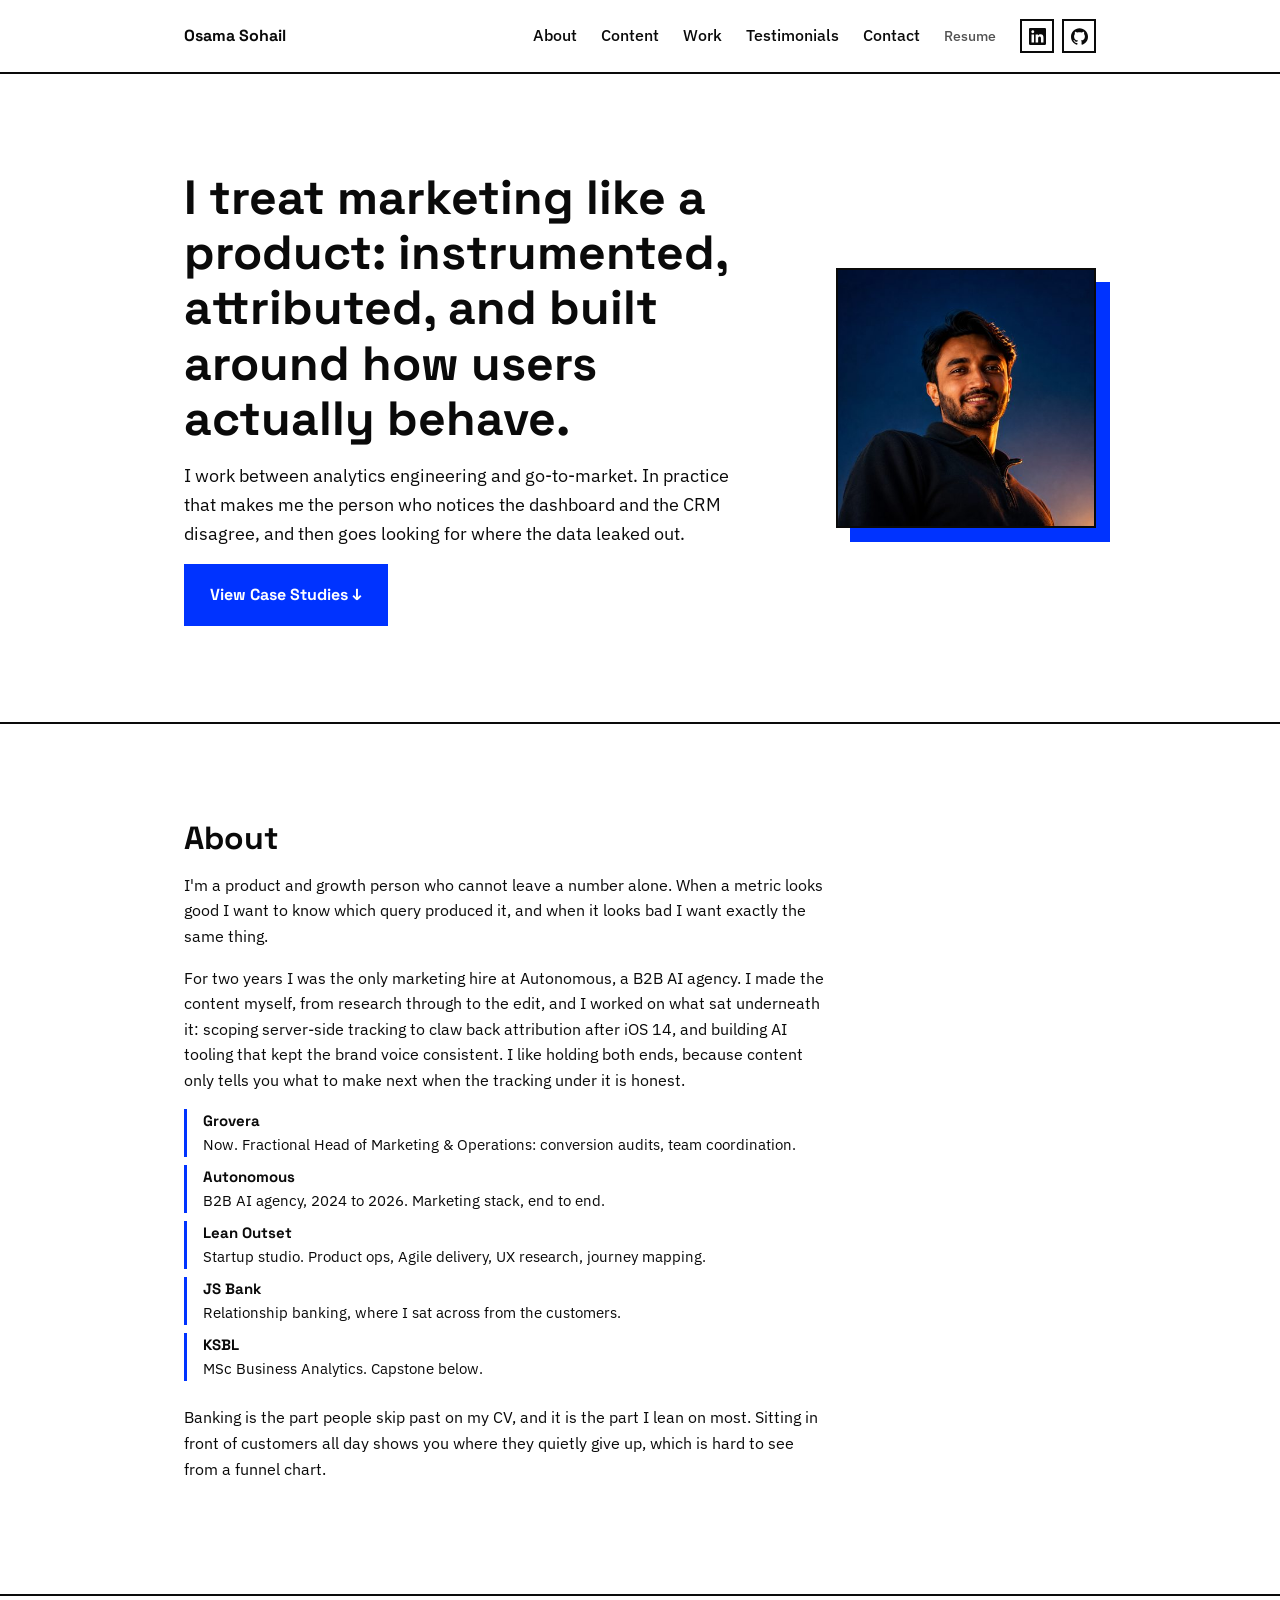
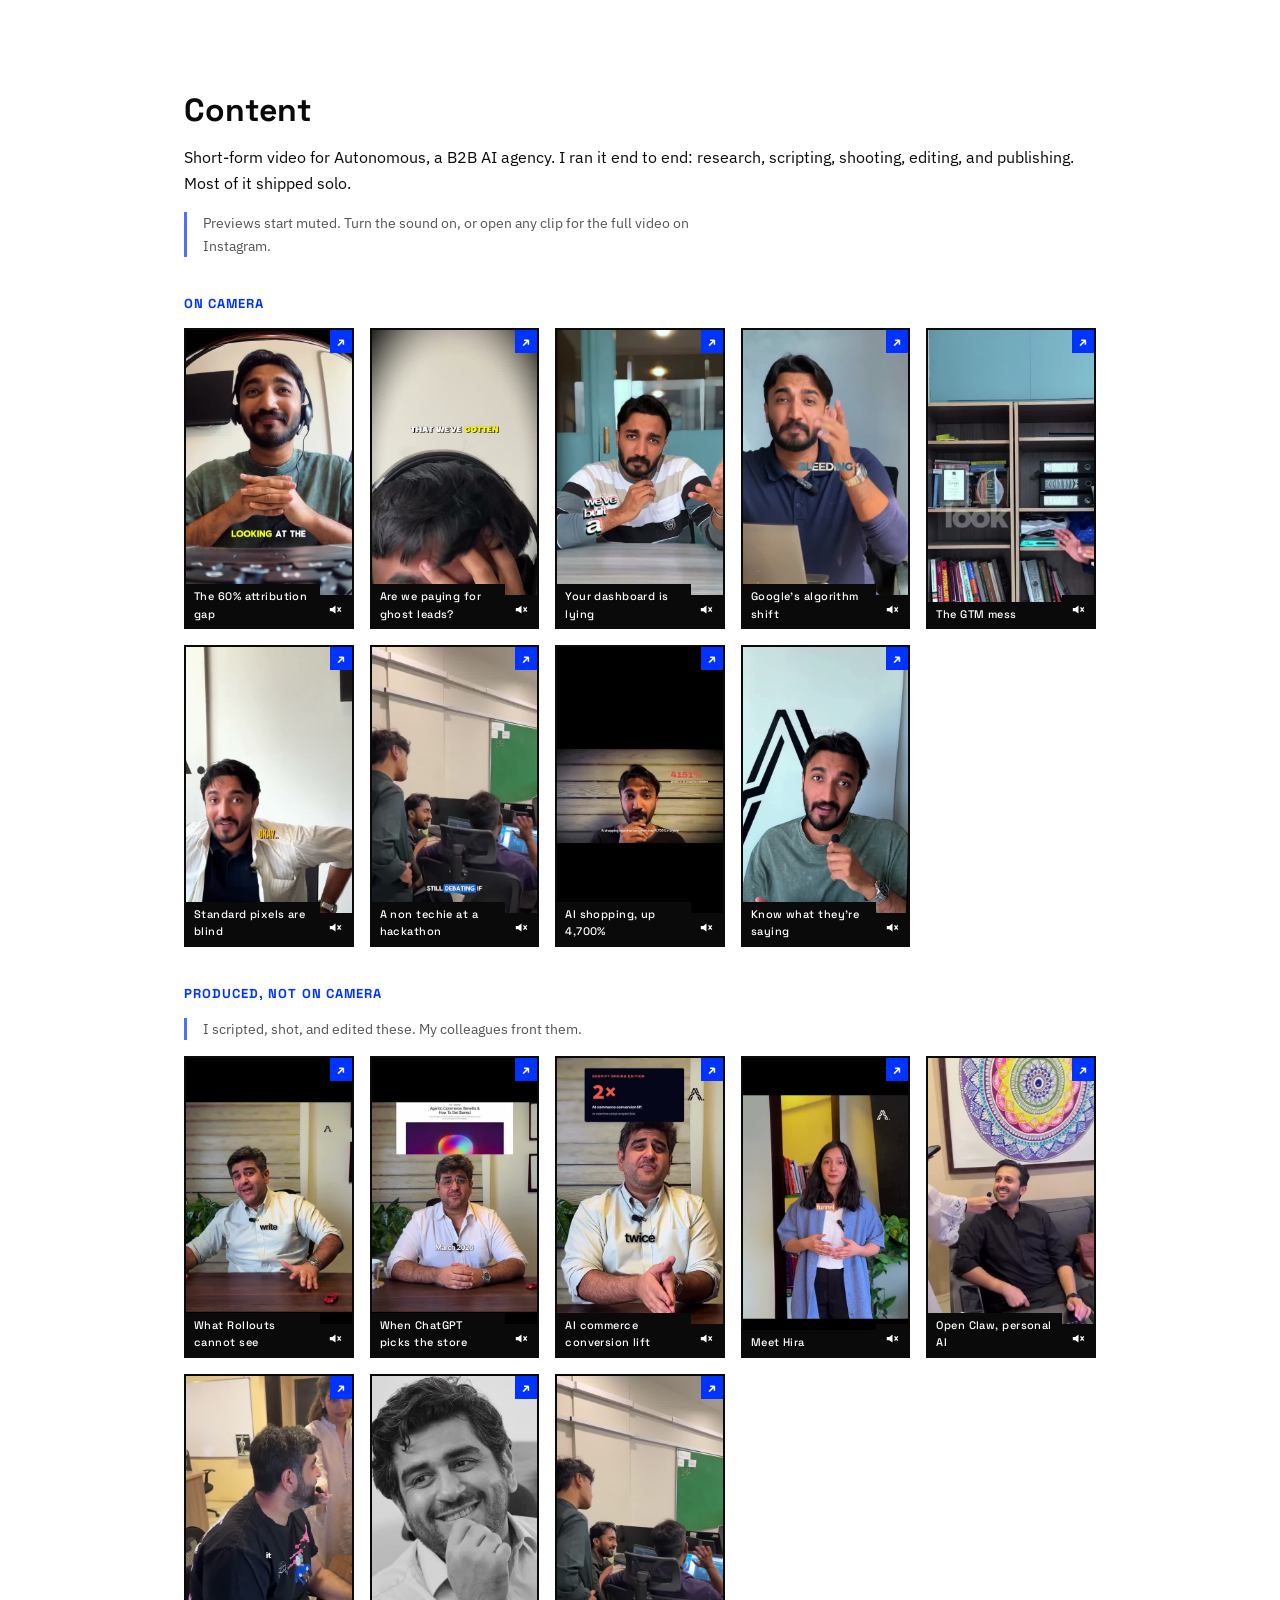
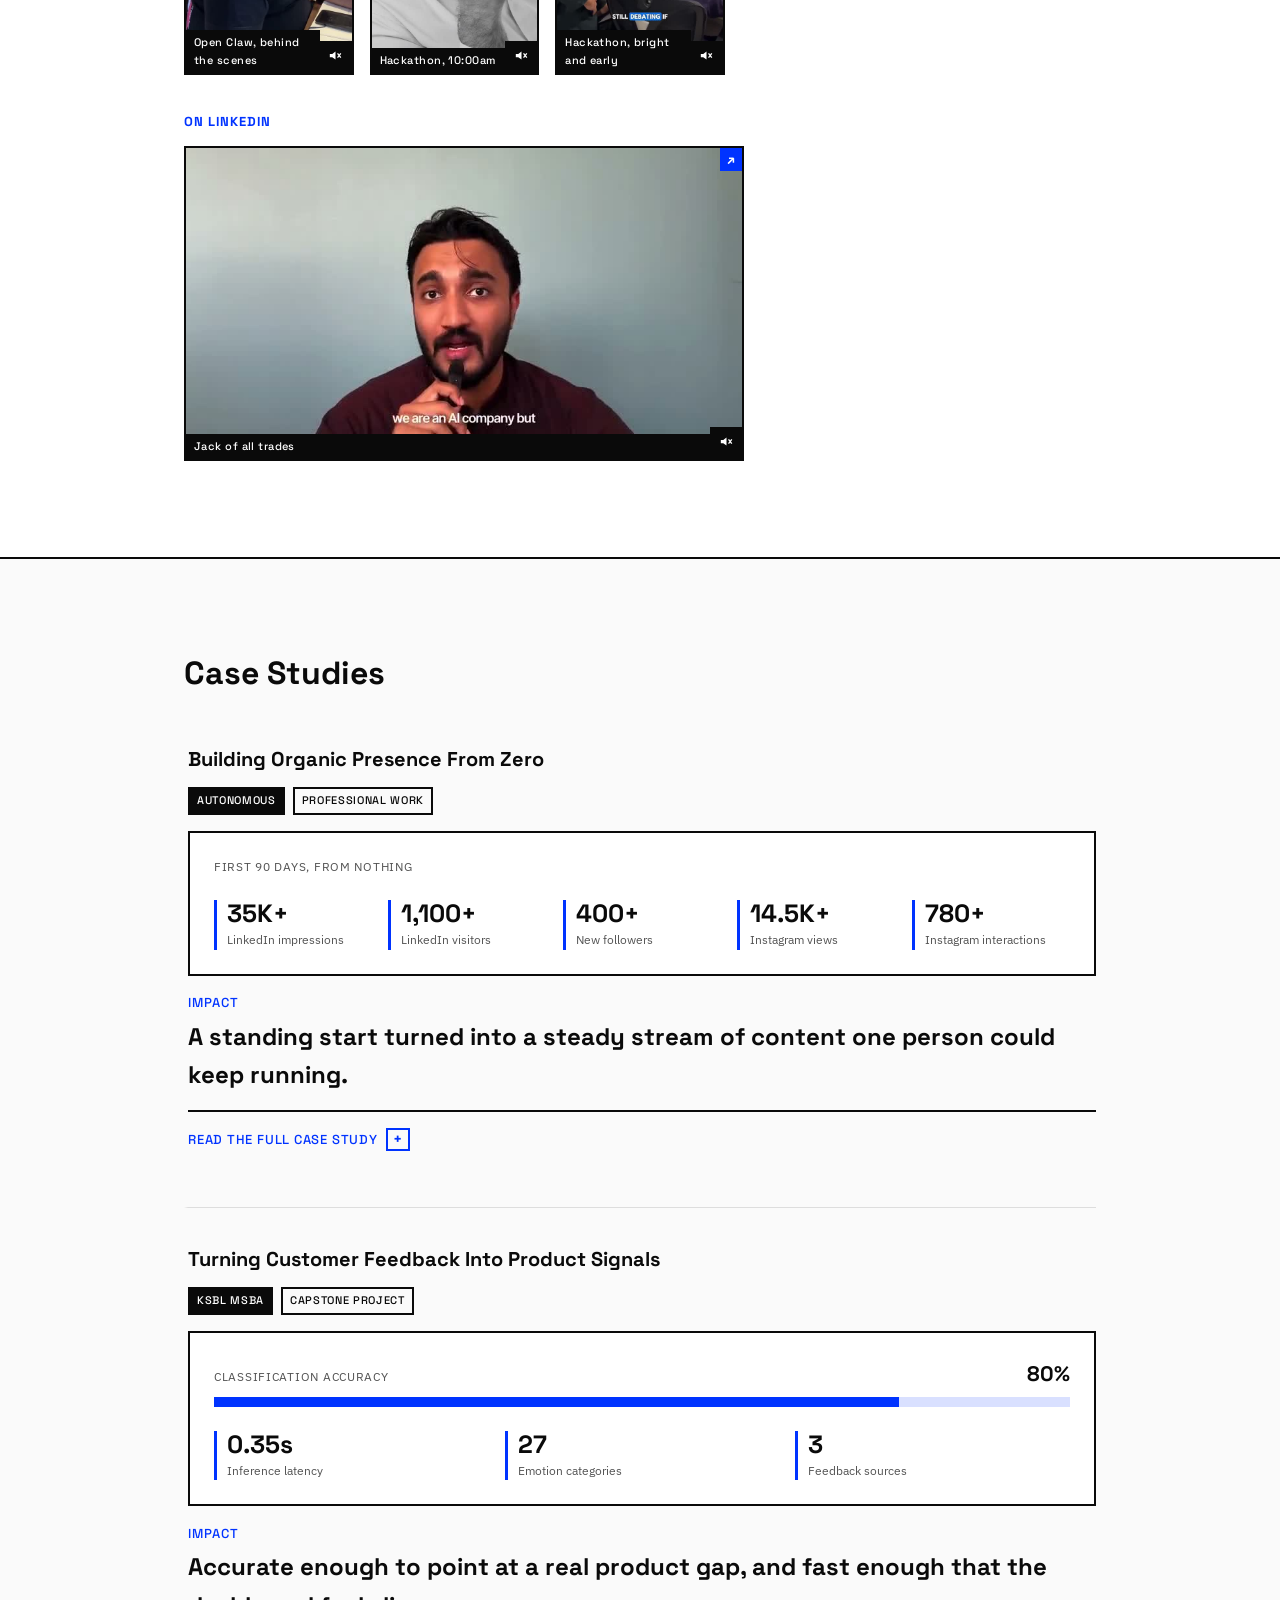
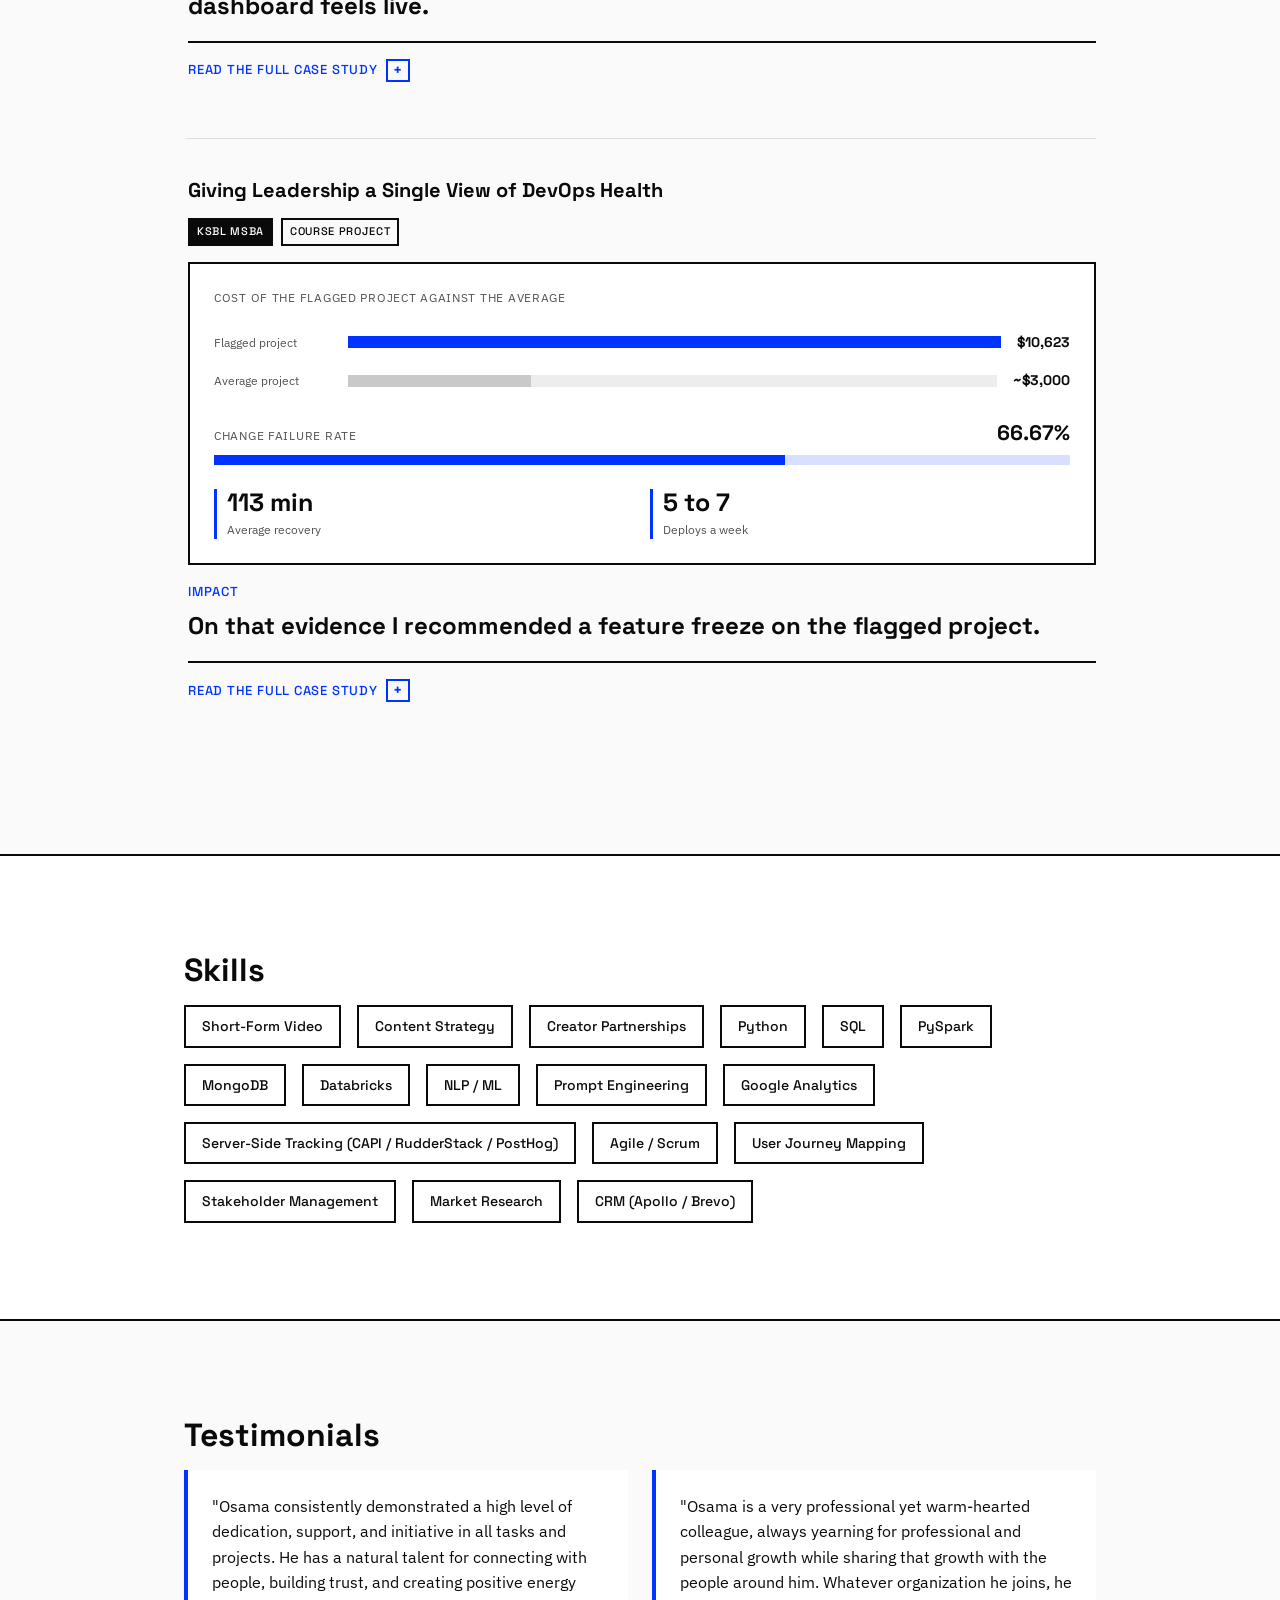
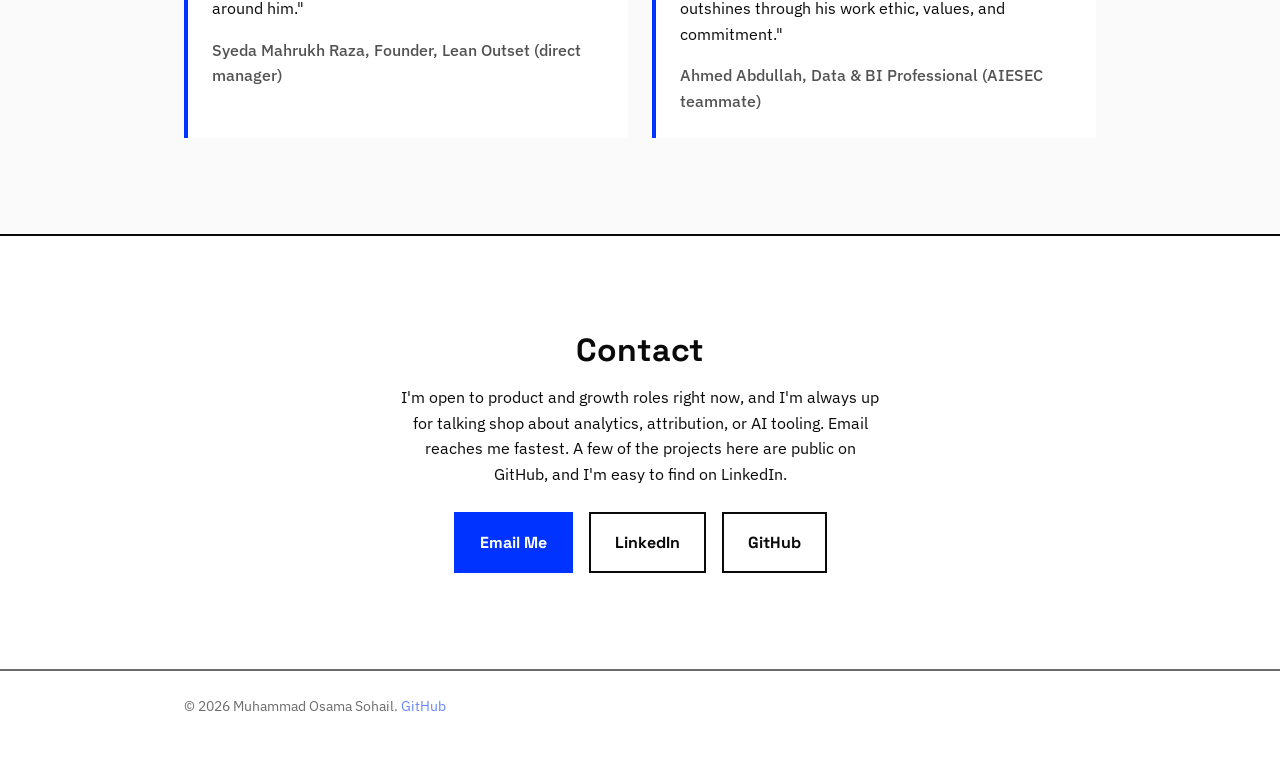
==== commit 78c72b89: "Tighten the About copy Keep the Autonomous paragraph to one job and credit the content work directly" ====
--- a/public/index.html
+++ b/public/index.html
@@ -103,9 +103,9 @@
     <div class="container reveal">
       <h2>About</h2>
       <p>I'm a product and growth person who cannot leave a number alone. When a metric looks good I want to know which query produced it, and when it looks bad I want exactly the same thing.</p>
-      <p>For two years at Autonomous, a B2B AI agency, I owned the marketing stack end to end. That meant scoping server-side tracking to claw back attribution after iOS 14, and building AI content tooling that held brand voice steady while output climbed. Now I cover the Head of Marketing &amp; Operations remit at Grovera on a fractional basis, auditing where websites lose people and briefing the team that builds the fixes. I like the parts of growth most people are glad to hand off, which is the tracking and the pipelines sitting underneath the content.</p>
+      <p>For two years I was the only marketing hire at Autonomous, a B2B AI agency. I made the content myself, from research through to the edit, and I worked on what sat underneath it: scoping server-side tracking to claw back attribution after iOS 14, and building AI tooling that kept the brand voice consistent. I like holding both ends, because content only tells you what to make next when the tracking under it is honest.</p>
       <ul class="about-path">
-        <li><strong>Grovera</strong> Fractional Head of Marketing &amp; Operations. Conversion audits, team coordination.</li>
+        <li><strong>Grovera</strong> Now. Fractional Head of Marketing &amp; Operations: conversion audits, team coordination.</li>
         <li><strong>Autonomous</strong> B2B AI agency, 2024 to 2026. Marketing stack, end to end.</li>
         <li><strong>Lean Outset</strong> Startup studio. Product ops, Agile delivery, UX research, journey mapping.</li>
         <li><strong>JS Bank</strong> Relationship banking, where I sat across from the customers.</li>
